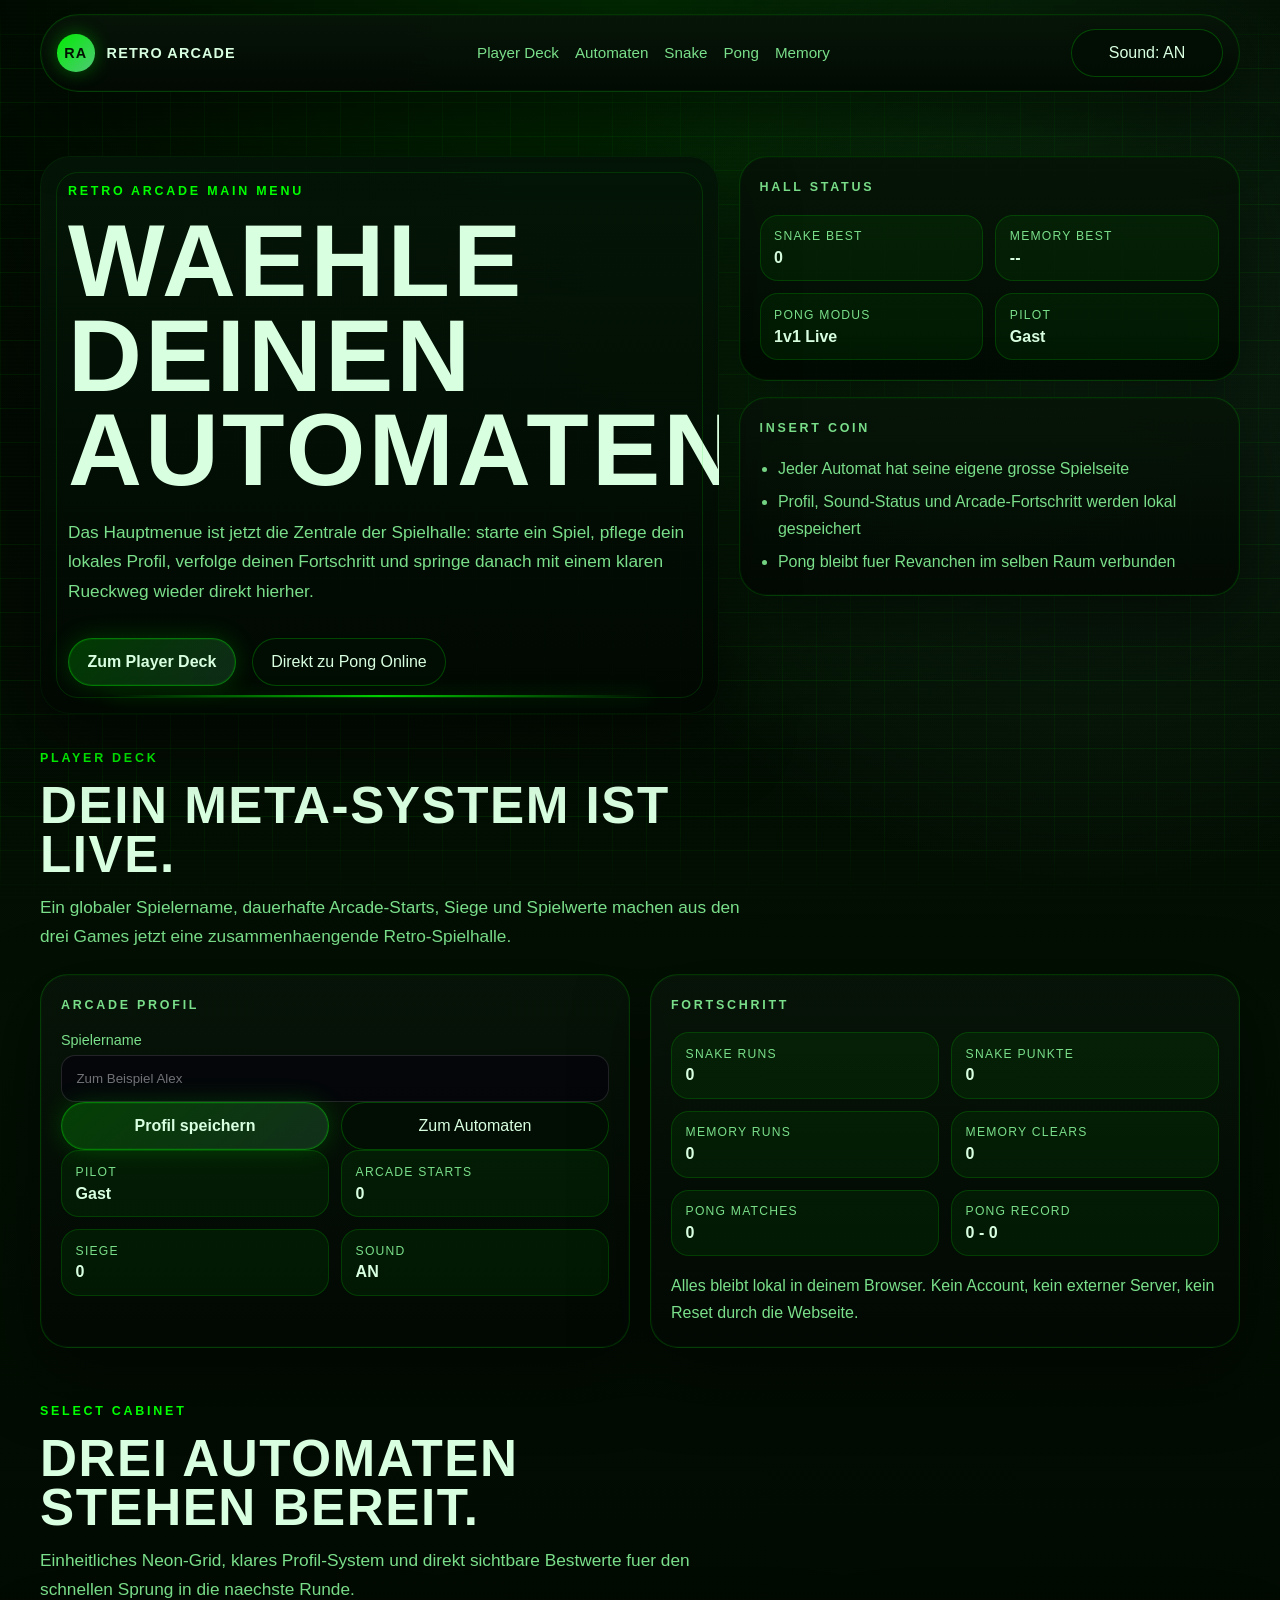
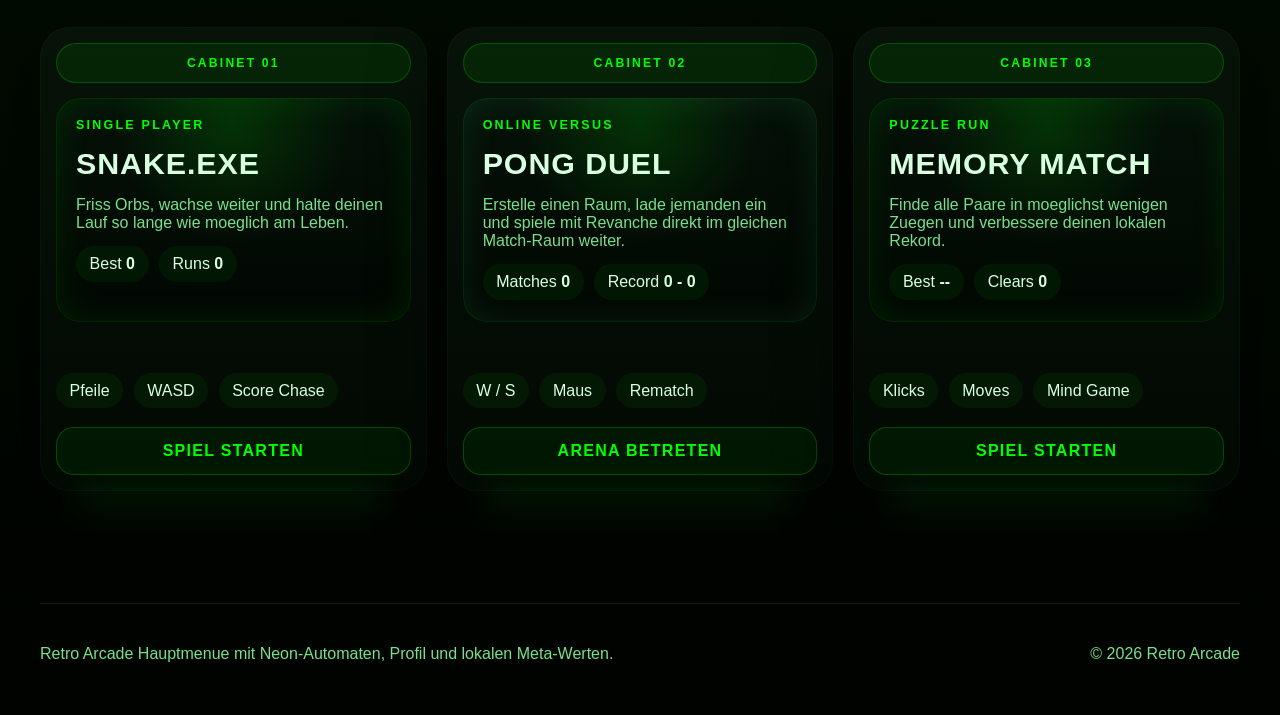
==== index.html @ 02510031 "Initial retro arcade setup" ====
<!doctype html>
<html lang="de">
<head>
  <meta charset="utf-8">
  <meta name="viewport" content="width=device-width, initial-scale=1">
  <title>Retro Arcade | Hauptmenue</title>
  <meta
    name="description"
    content="Retro Arcade als Neon-Spielhalle mit Snake, Pong und Memory auf eigenen Seiten."
  >
  <link rel="stylesheet" href="styles.css">
</head>
<body class="landing-page arcade-theme">
  <a class="skip-link" href="#content">Zum Inhalt springen</a>

  <header class="topbar">
    <div class="container topbar-inner">
      <a class="brand" href="index.html">
        <span class="brand-mark">RA</span>
        <span>Retro Arcade</span>
      </a>
      <nav class="nav-links" aria-label="Spiele Navigation">
        <a href="#player-deck">Player Deck</a>
        <a href="#game-floor">Automaten</a>
        <a href="snake.html">Snake</a>
        <a href="pong.html">Pong</a>
        <a href="memory.html">Memory</a>
      </nav>
      <div class="topbar-controls">
        <button class="button button-secondary topbar-sound" data-arcade-sound-toggle type="button">Sound: AN</button>
      </div>
    </div>
  </header>

  <main id="content" class="arcade-lobby">
    <section class="hero hero-landing arcade-hero">
      <div class="container arcade-hero-grid">
        <article class="arcade-marquee">
          <p class="kicker">Retro Arcade Main Menu</p>
          <h1>Waehle deinen Automaten</h1>
          <p class="lead">
            Das Hauptmenue ist jetzt die Zentrale der Spielhalle: starte ein Spiel, pflege dein lokales Profil, verfolge deinen Fortschritt und springe danach mit einem klaren Rueckweg wieder direkt hierher.
          </p>
          <div class="hero-actions">
            <a class="button button-primary" href="#player-deck">Zum Player Deck</a>
            <a class="button button-secondary" href="pong.html">Direkt zu Pong Online</a>
          </div>
        </article>

        <aside class="arcade-status-grid">
          <article class="info-card lobby-monitor">
            <p class="eyebrow">Hall Status</p>
            <div class="status-grid status-grid-wide arcade-score-grid">
              <div class="status-box">
                <span>Snake Best</span>
                <strong data-arcade-record="snake-score">0</strong>
              </div>
              <div class="status-box">
                <span>Memory Best</span>
                <strong data-arcade-record="memory-best-moves">--</strong>
              </div>
              <div class="status-box">
                <span>Pong Modus</span>
                <strong>1v1 Live</strong>
              </div>
              <div class="status-box">
                <span>Pilot</span>
                <strong data-arcade-profile-name>Gast</strong>
              </div>
            </div>
          </article>

          <article class="info-card lobby-monitor">
            <p class="eyebrow">Insert Coin</p>
            <ul class="plain-list compact-list">
              <li>Jeder Automat hat seine eigene grosse Spielseite</li>
              <li>Profil, Sound-Status und Arcade-Fortschritt werden lokal gespeichert</li>
              <li>Pong bleibt fuer Revanchen im selben Raum verbunden</li>
            </ul>
          </article>
        </aside>
      </div>
    </section>

    <section class="section arcade-meta-section" id="player-deck">
      <div class="container">
        <div class="section-heading">
          <p class="kicker">Player Deck</p>
          <h2>Dein Meta-System ist live.</h2>
          <p class="lead compact-lead">
            Ein globaler Spielername, dauerhafte Arcade-Starts, Siege und Spielwerte machen aus den drei Games jetzt eine zusammenhaengende Retro-Spielhalle.
          </p>
        </div>

        <div class="arcade-meta-layout">
          <article class="info-card meta-card" data-arcade-profile-scope>
            <p class="eyebrow">Arcade Profil</p>
            <label class="field-stack" for="arcade-profile-name">
              <span>Spielername</span>
              <input
                class="text-field"
                id="arcade-profile-name"
                data-arcade-profile-input
                type="text"
                maxlength="18"
                autocomplete="nickname"
                placeholder="Zum Beispiel Alex"
              >
            </label>
            <div class="form-row form-row-compact">
              <button class="button button-primary" data-arcade-profile-save type="button">Profil speichern</button>
              <a class="button button-secondary" href="#game-floor">Zum Automaten</a>
            </div>
            <div class="status-grid status-grid-wide arcade-meta-grid">
              <div class="status-box">
                <span>Pilot</span>
                <strong data-arcade-profile-name>Gast</strong>
              </div>
              <div class="status-box">
                <span>Arcade Starts</span>
                <strong data-arcade-stat="total-starts">0</strong>
              </div>
              <div class="status-box">
                <span>Siege</span>
                <strong data-arcade-stat="total-wins">0</strong>
              </div>
              <div class="status-box">
                <span>Sound</span>
                <strong data-arcade-sound-label>AN</strong>
              </div>
            </div>
          </article>

          <article class="info-card meta-card">
            <p class="eyebrow">Fortschritt</p>
            <div class="status-grid status-grid-wide arcade-progress-grid">
              <div class="status-box">
                <span>Snake Runs</span>
                <strong data-arcade-stat="snake-plays">0</strong>
              </div>
              <div class="status-box">
                <span>Snake Punkte</span>
                <strong data-arcade-stat="snake-total-score">0</strong>
              </div>
              <div class="status-box">
                <span>Memory Runs</span>
                <strong data-arcade-stat="memory-plays">0</strong>
              </div>
              <div class="status-box">
                <span>Memory Clears</span>
                <strong data-arcade-stat="memory-wins">0</strong>
              </div>
              <div class="status-box">
                <span>Pong Matches</span>
                <strong data-arcade-stat="pong-matches">0</strong>
              </div>
              <div class="status-box">
                <span>Pong Record</span>
                <strong data-arcade-stat="pong-record">0 - 0</strong>
              </div>
            </div>
            <p class="meta-hint">
              Alles bleibt lokal in deinem Browser. Kein Account, kein externer Server, kein Reset durch die Webseite.
            </p>
          </article>
        </div>
      </div>
    </section>

    <section class="section arcade-floor" id="game-floor">
      <div class="container">
        <div class="section-heading">
          <p class="kicker">Select Cabinet</p>
          <h2>Drei Automaten stehen bereit.</h2>
          <p class="lead compact-lead">
            Einheitliches Neon-Grid, klares Profil-System und direkt sichtbare Bestwerte fuer den schnellen Sprung in die naechste Runde.
          </p>
        </div>

        <div class="arcade-machine-grid">
          <a class="arcade-machine snake-machine" href="snake.html">
            <span class="machine-marquee">Cabinet 01</span>
            <div class="machine-screen">
              <p class="machine-mode">Single Player</p>
              <h3 class="machine-title">Snake.exe</h3>
              <p class="machine-copy">
                Friss Orbs, wachse weiter und halte deinen Lauf so lange wie moeglich am Leben.
              </p>
              <div class="machine-stats">
                <span>Best <strong data-arcade-record="snake-score">0</strong></span>
                <span>Runs <strong data-arcade-stat="snake-plays">0</strong></span>
              </div>
            </div>
            <div class="machine-controls">
              <span>Pfeile</span>
              <span>WASD</span>
              <span>Score Chase</span>
            </div>
            <span class="machine-cta">Spiel starten</span>
          </a>

          <a class="arcade-machine pong-machine" href="pong.html">
            <span class="machine-marquee">Cabinet 02</span>
            <div class="machine-screen">
              <p class="machine-mode">Online Versus</p>
              <h3 class="machine-title">Pong Duel</h3>
              <p class="machine-copy">
                Erstelle einen Raum, lade jemanden ein und spiele mit Revanche direkt im gleichen Match-Raum weiter.
              </p>
              <div class="machine-stats">
                <span>Matches <strong data-arcade-stat="pong-matches">0</strong></span>
                <span>Record <strong data-arcade-stat="pong-record">0 - 0</strong></span>
              </div>
            </div>
            <div class="machine-controls">
              <span>W / S</span>
              <span>Maus</span>
              <span>Rematch</span>
            </div>
            <span class="machine-cta">Arena betreten</span>
          </a>

          <a class="arcade-machine memory-machine" href="memory.html">
            <span class="machine-marquee">Cabinet 03</span>
            <div class="machine-screen">
              <p class="machine-mode">Puzzle Run</p>
              <h3 class="machine-title">Memory Match</h3>
              <p class="machine-copy">
                Finde alle Paare in moeglichst wenigen Zuegen und verbessere deinen lokalen Rekord.
              </p>
              <div class="machine-stats">
                <span>Best <strong data-arcade-record="memory-best-moves">--</strong></span>
                <span>Clears <strong data-arcade-stat="memory-wins">0</strong></span>
              </div>
            </div>
            <div class="machine-controls">
              <span>Klicks</span>
              <span>Moves</span>
              <span>Mind Game</span>
            </div>
            <span class="machine-cta">Spiel starten</span>
          </a>
        </div>
      </div>
    </section>
  </main>

  <footer class="site-footer">
    <div class="container footer-inner">
      <p>Retro Arcade Hauptmenue mit Neon-Automaten, Profil und lokalen Meta-Werten.</p>
      <p>&copy; <span id="year"></span> Retro Arcade</p>
    </div>
  </footer>

  <script src="app.js"></script>
</body>
</html>
---- styles.css ----
﻿:root {
  --bg: #06030f;
  --bg-alt: #12091f;
  --panel: rgba(18, 13, 38, 0.88);
  --panel-strong: rgba(10, 8, 24, 0.96);
  --text: #f7f4ff;
  --muted: #beb8d8;
  --cyan: #4df7ff;
  --pink: #ff4fd8;
  --lime: #b7ff4a;
  --orange: #ff9a3c;
  --border: rgba(255, 255, 255, 0.12);
  --shadow: 0 24px 80px rgba(0, 0, 0, 0.48);
  --radius-xl: 28px;
  --radius-lg: 22px;
  --radius-md: 18px;
  --container: min(1200px, calc(100% - 2rem));
  --theme-accent: var(--cyan);
  --theme-accent-alt: var(--pink);
}

* {
  box-sizing: border-box;
}

html {
  scroll-behavior: smooth;
}

body {
  margin: 0;
  min-height: 100vh;
  font-family: "Trebuchet MS", Verdana, sans-serif;
  color: var(--text);
  background:
    radial-gradient(circle at top, rgba(77, 247, 255, 0.12), transparent 34%),
    radial-gradient(circle at 82% 18%, rgba(255, 79, 216, 0.15), transparent 26%),
    linear-gradient(180deg, #090512 0%, #0d0719 42%, #06030f 100%);
}

body::before {
  content: "";
  position: fixed;
  inset: 0;
  pointer-events: none;
  background-image:
    linear-gradient(rgba(255, 255, 255, 0.03) 1px, transparent 1px),
    linear-gradient(90deg, rgba(255, 255, 255, 0.02) 1px, transparent 1px);
  background-size: 30px 30px;
  mask-image: linear-gradient(180deg, transparent, black 8%, black 92%, transparent);
  z-index: -2;
}

body::after {
  content: "";
  position: fixed;
  inset: 0;
  pointer-events: none;
  background: repeating-linear-gradient(
    180deg,
    rgba(255, 255, 255, 0.04) 0,
    rgba(255, 255, 255, 0.04) 1px,
    transparent 2px,
    transparent 4px
  );
  opacity: 0.16;
  mix-blend-mode: screen;
  z-index: -1;
}

body.arcade-theme {
  --theme-accent: var(--cyan);
  --theme-accent-alt: var(--pink);
}

body.snake-theme {
  --theme-accent: var(--lime);
  --theme-accent-alt: var(--cyan);
}

body.pong-theme {
  --theme-accent: var(--orange);
  --theme-accent-alt: var(--pink);
}

body.memory-theme {
  --theme-accent: var(--pink);
  --theme-accent-alt: var(--lime);
}

a {
  color: inherit;
  text-decoration: none;
}

button,
canvas {
  font: inherit;
}

.container {
  width: var(--container);
  margin: 0 auto;
}

.skip-link {
  position: absolute;
  top: -3rem;
  left: 1rem;
  padding: 0.8rem 1rem;
  border-radius: 999px;
  background: #fff;
  color: #000;
  z-index: 60;
}

.skip-link:focus {
  top: 1rem;
}

.topbar {
  position: sticky;
  top: 0;
  z-index: 40;
  padding: 0.85rem 0 0;
}

.topbar-inner {
  display: flex;
  align-items: center;
  justify-content: space-between;
  gap: 1rem;
  padding: 0.9rem 1rem;
  border: 1px solid rgba(255, 255, 255, 0.08);
  border-radius: 999px;
  background: rgba(10, 8, 24, 0.74);
  backdrop-filter: blur(18px);
  box-shadow: 0 14px 30px rgba(0, 0, 0, 0.24);
}

.brand {
  display: inline-flex;
  align-items: center;
  gap: 0.75rem;
  font-weight: 800;
  text-transform: uppercase;
  letter-spacing: 0.08em;
  font-size: 0.9rem;
}

.brand-mark {
  display: grid;
  place-items: center;
  width: 2.35rem;
  height: 2.35rem;
  border-radius: 50%;
  background: linear-gradient(135deg, var(--theme-accent), var(--theme-accent-alt));
  color: #090512;
}

.nav-links {
  display: flex;
  align-items: center;
  gap: 1rem;
  flex-wrap: wrap;
}

.nav-links a {
  color: var(--muted);
  font-size: 0.95rem;
}

.nav-links a:hover,
.nav-links a:focus-visible,
.card-cta {
  color: var(--theme-accent);
}

.kicker,
.eyebrow {
  margin: 0 0 1rem;
  text-transform: uppercase;
  letter-spacing: 0.22em;
  font-size: 0.78rem;
  font-weight: 800;
}

.kicker {
  color: var(--theme-accent);
}

.eyebrow {
  color: var(--orange);
}

h1,
h2,
h3 {
  margin: 0;
  font-family: "Arial Black", Impact, sans-serif;
  text-transform: uppercase;
  letter-spacing: 0.03em;
}

h1 {
  max-width: 12ch;
  font-size: clamp(3rem, 8vw, 6.4rem);
  line-height: 0.92;
}

h2 {
  font-size: clamp(2rem, 4vw, 3.3rem);
  line-height: 0.96;
}

h3 {
  font-size: 1.55rem;
}

.lead,
.compact-lead,
.hero-panel p,
.game-link-card p,
.info-card p,
.plain-list li,
.hud span,
.game-note,
.site-footer p {
  color: var(--muted);
  line-height: 1.7;
}

.lead {
  max-width: 50rem;
  margin: 1.3rem 0 0;
  font-size: 1.08rem;
}

.compact-lead {
  margin-top: 0.85rem;
}

.hero-landing {
  padding: 4.2rem 0 2rem;
}

.hero-grid {
  display: grid;
  grid-template-columns: minmax(0, 1.12fr) minmax(280px, 0.88fr);
  gap: 1.25rem;
  align-items: start;
}

.hero-panel,
.game-link-card,
.stage-card,
.info-card {
  border: 1px solid var(--border);
  background: linear-gradient(180deg, rgba(19, 14, 38, 0.92), rgba(10, 8, 24, 0.9));
  box-shadow: var(--shadow);
}

.hero-panel {
  padding: 1.5rem;
  border-radius: var(--radius-xl);
}

.hero-panel .plain-list {
  margin-top: 1rem;
}

.hero-actions {
  display: flex;
  flex-wrap: wrap;
  gap: 1rem;
  margin-top: 2rem;
}

.button {
  display: inline-flex;
  align-items: center;
  justify-content: center;
  min-height: 3rem;
  padding: 0.75rem 1.15rem;
  border: 1px solid transparent;
  border-radius: 999px;
  cursor: pointer;
  transition: transform 180ms ease, box-shadow 180ms ease, border-color 180ms ease;
}

.button:hover,
.button:focus-visible,
.game-link-card:hover,
.game-link-card:focus-visible {
  transform: translateY(-3px);
}

.button-primary {
  background: linear-gradient(135deg, var(--theme-accent), var(--theme-accent-alt));
  color: #090512;
  font-weight: 800;
  box-shadow: 0 14px 32px rgba(77, 247, 255, 0.18);
}

.button-secondary {
  border-color: rgba(255, 255, 255, 0.14);
  background: rgba(8, 8, 18, 0.46);
  color: var(--text);
}

.section {
  padding: 2rem 0 3rem;
}

.section-heading {
  max-width: 44rem;
  margin-bottom: 1.4rem;
}

.cards-grid {
  display: grid;
  grid-template-columns: repeat(3, minmax(0, 1fr));
  gap: 1.25rem;
}

.game-link-card {
  position: relative;
  overflow: hidden;
  display: flex;
  flex-direction: column;
  gap: 0.95rem;
  min-height: 19rem;
  padding: 1.45rem;
  border-radius: var(--radius-xl);
  transition: transform 180ms ease, border-color 180ms ease, box-shadow 180ms ease;
}

.game-link-card::before {
  content: "";
  position: absolute;
  width: 11rem;
  height: 11rem;
  right: -3rem;
  top: -3rem;
  border-radius: 50%;
  opacity: 0.24;
}

.card-snake::before {
  background: radial-gradient(circle, var(--lime), transparent 68%);
}

.card-pong::before {
  background: radial-gradient(circle, var(--orange), transparent 68%);
}

.card-memory::before {
  background: radial-gradient(circle, var(--pink), transparent 68%);
}

.game-link-card:hover,
.game-link-card:focus-visible {
  border-color: rgba(255, 255, 255, 0.22);
}

.tag-list,
.hud {
  display: flex;
  flex-wrap: wrap;
  gap: 0.7rem;
}

.tag-list {
  margin-top: auto;
}

.tag-list span,
.hud span {
  padding: 0.55rem 0.8rem;
  border: 1px solid rgba(255, 255, 255, 0.1);
  border-radius: 999px;
  background: rgba(255, 255, 255, 0.05);
}

.card-cta {
  margin-top: 0.5rem;
  font-weight: 800;
}

.game-shell {
  padding: 2.4rem 0 4rem;
}

.page-intro {
  display: flex;
  justify-content: space-between;
  align-items: flex-start;
  gap: 1rem;
  margin-bottom: 1.35rem;
}

.page-intro .button {
  flex-shrink: 0;
}

.game-layout {
  display: grid;
  grid-template-columns: minmax(0, 1fr) 320px;
  gap: 1.25rem;
  align-items: start;
}

.stage-card,
.info-card {
  border-radius: var(--radius-xl);
}

.stage-card {
  padding: 1.25rem;
}

.stage-toolbar {
  display: flex;
  justify-content: space-between;
  align-items: center;
  gap: 1rem;
  margin-bottom: 1rem;
}

.hud strong {
  color: var(--text);
}

.stage-button {
  min-height: 2.8rem;
}

.game-canvas {
  display: block;
  width: 100%;
  border: 1px solid rgba(255, 255, 255, 0.12);
  border-radius: 20px;
  background: #05040c;
  image-rendering: pixelated;
  box-shadow: inset 0 0 40px rgba(77, 247, 255, 0.08);
}

.game-canvas:focus-visible {
  outline: 2px solid var(--theme-accent);
  outline-offset: 4px;
}

.game-canvas-square {
  max-width: 42rem;
  margin: 0 auto;
}

.game-note {
  margin: 1rem 0 0;
}

.info-stack {
  display: grid;
  gap: 1rem;
}

.info-card {
  padding: 1.25rem;
}

.plain-list {
  margin: 0;
  padding-left: 1.15rem;
}

.compact-list li + li {
  margin-top: 0.35rem;
}

.memory-stage {
  max-width: 54rem;
  margin: 0 auto;
}

.memory-grid {
  display: grid;
  grid-template-columns: repeat(4, minmax(0, 1fr));
  gap: 1rem;
}

.memory-card {
  position: relative;
  aspect-ratio: 1;
  border: 0;
  padding: 0;
  border-radius: 20px;
  background: transparent;
  cursor: pointer;
  overflow: hidden;
}

.memory-card:focus-visible {
  outline: 2px solid var(--theme-accent);
  outline-offset: 4px;
}

.memory-card-inner {
  position: relative;
  width: 100%;
  height: 100%;
  transition: transform 180ms ease;
}

.memory-card.is-flipped .memory-card-inner,
.memory-card.is-matched .memory-card-inner {
  transform: scale(0.98);
}

.memory-card-face {
  position: absolute;
  inset: 0;
  display: grid;
  place-items: center;
  border-radius: 20px;
  border: 1px solid rgba(255, 255, 255, 0.12);
  font-weight: 800;
  text-transform: uppercase;
  letter-spacing: 0.08em;
  pointer-events: none;
  transition: opacity 180ms ease, transform 180ms ease;
}

.memory-card-front {
  background: linear-gradient(135deg, rgba(255, 79, 216, 0.22), rgba(77, 247, 255, 0.18));
  color: #fff;
  font-size: clamp(1.2rem, 3vw, 1.8rem);
}

.memory-card-back {
  background: linear-gradient(180deg, rgba(183, 255, 74, 0.18), rgba(77, 247, 255, 0.1));
  color: #fff;
  font-size: clamp(1rem, 2vw, 1.35rem);
  opacity: 0;
  transform: scale(0.94);
  padding: 0.4rem;
  text-align: center;
}

.memory-card.is-flipped .memory-card-front,
.memory-card.is-matched .memory-card-front {
  opacity: 0;
}

.memory-card.is-flipped .memory-card-back,
.memory-card.is-matched .memory-card-back {
  opacity: 1;
  transform: scale(1);
}

.site-footer {
  padding: 0 0 2rem;
}

.footer-inner {
  display: flex;
  justify-content: space-between;
  gap: 1rem;
  border-top: 1px solid rgba(255, 255, 255, 0.08);
  padding-top: 1.25rem;
}

@media (max-width: 1080px) {
  .hero-grid,
  .game-layout {
    grid-template-columns: 1fr;
  }

  .cards-grid {
    grid-template-columns: repeat(2, minmax(0, 1fr));
  }
}

@media (max-width: 760px) {
  .topbar-inner,
  .page-intro,
  .stage-toolbar,
  .footer-inner {
    flex-direction: column;
    align-items: flex-start;
  }

  .cards-grid {
    grid-template-columns: 1fr;
  }

  .button {
    width: 100%;
  }
}

@media (max-width: 620px) {
  h1 {
    font-size: clamp(2.4rem, 16vw, 4.2rem);
  }

  h2 {
    font-size: clamp(1.8rem, 10vw, 2.7rem);
  }

  .stage-card,
  .info-card,
  .hero-panel,
  .game-link-card {
    padding: 1rem;
  }

  .memory-grid {
    gap: 0.7rem;
  }
}

@media (prefers-reduced-motion: reduce) {
  html {
    scroll-behavior: auto;
  }

  *,
  *::before,
  *::after {
    animation: none !important;
    transition-duration: 0.01ms !important;
    transition-delay: 0ms !important;
  }
}


.inline-code {
  display: inline-block;
  padding: 0.15rem 0.45rem;
  border-radius: 8px;
  background: rgba(255, 255, 255, 0.08);
  border: 1px solid rgba(255, 255, 255, 0.12);
  font-family: Consolas, "Courier New", monospace;
  font-size: 0.9em;
}

.game-layout-pong {
  grid-template-columns: minmax(0, 1fr) 360px;
}

.stage-card-wide {
  padding: 1.35rem;
}

.hud-online {
  align-items: center;
}

.hud-label {
  margin-right: 0.45rem;
  color: var(--muted);
  font-size: 0.9rem;
}

.server-panel {
  gap: 1rem;
}

.field-stack {
  display: grid;
  gap: 0.45rem;
}

.field-stack span {
  color: var(--muted);
  font-size: 0.9rem;
}

.text-field {
  width: 100%;
  min-height: 2.95rem;
  padding: 0.75rem 0.9rem;
  border: 1px solid rgba(255, 255, 255, 0.12);
  border-radius: 14px;
  background: rgba(5, 4, 12, 0.74);
  color: var(--text);
}

.text-field::placeholder {
  color: rgba(247, 244, 255, 0.45);
}

.text-field:focus {
  outline: 2px solid var(--theme-accent);
  outline-offset: 2px;
}

.code-field {
  text-transform: uppercase;
  letter-spacing: 0.28em;
  text-align: center;
}

.form-row {
  display: flex;
  flex-wrap: wrap;
  gap: 0.75rem;
}

.form-row .button {
  flex: 1 1 10rem;
  width: auto;
}

.status-grid {
  display: grid;
  grid-template-columns: repeat(3, minmax(0, 1fr));
  gap: 0.75rem;
}

.status-box {
  padding: 0.85rem;
  border-radius: 18px;
  border: 1px solid rgba(255, 255, 255, 0.1);
  background: rgba(255, 255, 255, 0.05);
}

.status-box span {
  display: block;
  color: var(--muted);
  font-size: 0.76rem;
  text-transform: uppercase;
  letter-spacing: 0.1em;
}

.status-box strong {
  display: block;
  margin-top: 0.35rem;
  color: var(--text);
  font-size: 1rem;
  word-break: break-word;
}

@media (max-width: 1080px) {
  .game-layout-pong {
    grid-template-columns: 1fr;
  }
}

@media (max-width: 760px) {
  .form-row .button {
    width: 100%;
  }

  .status-grid {
    grid-template-columns: 1fr;
  }
}

.form-row-compact .button {
  flex: 1 1 9rem;
}

.status-grid-wide {
  grid-template-columns: repeat(2, minmax(0, 1fr));
}

.share-note {
  margin: 0;
  color: var(--muted);
  font-size: 0.92rem;
  line-height: 1.6;
}

.presence-panel {
  gap: 1rem;
}

.player-presence {
  display: grid;
  gap: 0.85rem;
}

.presence-card {
  padding: 1rem;
  border-radius: 18px;
  border: 1px solid rgba(255, 255, 255, 0.1);
  background:
    linear-gradient(135deg, rgba(255, 255, 255, 0.09), rgba(255, 255, 255, 0.03)),
    rgba(7, 5, 19, 0.82);
}

.presence-card span {
  display: block;
  color: var(--muted);
  font-size: 0.76rem;
  text-transform: uppercase;
  letter-spacing: 0.12em;
}

.presence-card strong {
  display: block;
  margin-top: 0.45rem;
  font-size: 1.2rem;
  color: var(--text);
  word-break: break-word;
}

.presence-state {
  margin: 0.5rem 0 0;
  color: var(--muted);
  line-height: 1.55;
}

@media (max-width: 760px) {
  .status-grid-wide {
    grid-template-columns: 1fr;
  }
}

@view-transition {
  navigation: auto;
}

:root {
  --bg: #010501;
  --bg-alt: #041004;
  --panel: rgba(6, 18, 8, 0.88);
  --panel-strong: rgba(2, 10, 3, 0.96);
  --text: #d9ffe1;
  --muted: #7adf8a;
  --cyan: #00ff00;
  --pink: #4dff88;
  --lime: #00ff00;
  --orange: #b6ff4d;
  --border: rgba(0, 255, 0, 0.18);
  --shadow: 0 24px 70px rgba(0, 0, 0, 0.56);
  --theme-accent: #00ff00;
  --theme-accent-alt: #66ff99;
}

body.arcade-theme,
body.snake-theme,
body.pong-theme,
body.memory-theme {
  --theme-accent: #00ff00;
  --theme-accent-alt: #66ff99;
}

body {
  background:
    radial-gradient(circle at top, rgba(0, 255, 0, 0.15), transparent 32%),
    radial-gradient(circle at 85% 15%, rgba(102, 255, 153, 0.11), transparent 24%),
    linear-gradient(180deg, #010401 0%, #031003 45%, #000300 100%);
}

body::before {
  background-image:
    linear-gradient(rgba(0, 255, 0, 0.08) 1px, transparent 1px),
    linear-gradient(90deg, rgba(0, 255, 0, 0.05) 1px, transparent 1px);
  background-size: 34px 34px;
}

body::after {
  opacity: 0.1;
}

main,
.site-footer {
  animation: page-enter 260ms ease both;
}

.topbar-inner,
.hero-panel,
.game-link-card,
.stage-card,
.info-card,
.arcade-machine,
.arcade-marquee,
.machine-screen {
  border-color: rgba(0, 255, 0, 0.18);
}

.topbar-inner,
.hero-panel,
.game-link-card,
.stage-card,
.info-card,
.arcade-machine {
  background: linear-gradient(180deg, rgba(7, 20, 8, 0.94), rgba(2, 9, 3, 0.94));
  box-shadow:
    0 24px 70px rgba(0, 0, 0, 0.56),
    inset 0 0 0 1px rgba(0, 255, 0, 0.04);
}

.brand-mark {
  background: linear-gradient(135deg, rgba(0, 255, 0, 0.92), rgba(102, 255, 153, 0.78));
  color: #021002;
  box-shadow: 0 0 18px rgba(0, 255, 0, 0.36);
}

.nav-links a,
.plain-list li,
.game-note,
.info-card p,
.hero-panel p,
.game-link-card p,
.site-footer p,
.share-note,
.presence-state {
  color: var(--muted);
}

.nav-links a {
  transition: color 180ms ease, text-shadow 180ms ease;
}

.nav-links a:hover,
.nav-links a:focus-visible {
  text-shadow: 0 0 12px rgba(0, 255, 0, 0.38);
}

.kicker,
.eyebrow,
.card-cta,
.machine-cta,
.machine-mode,
.machine-marquee,
.record-value {
  color: var(--theme-accent);
}

.button {
  transition:
    transform 180ms ease,
    box-shadow 180ms ease,
    border-color 180ms ease,
    background-color 180ms ease,
    color 180ms ease;
}

.button-primary {
  background: linear-gradient(135deg, rgba(0, 255, 0, 0.2), rgba(102, 255, 153, 0.14));
  color: var(--text);
  border-color: rgba(0, 255, 0, 0.34);
  box-shadow:
    inset 0 0 0 1px rgba(0, 255, 0, 0.08),
    0 0 24px rgba(0, 255, 0, 0.18);
}

.button-secondary {
  border-color: rgba(0, 255, 0, 0.24);
  background: rgba(2, 14, 4, 0.72);
  color: var(--text);
}

.button:hover,
.button:focus-visible,
.game-link-card:hover,
.game-link-card:focus-visible,
.arcade-machine:hover,
.arcade-machine:focus-visible {
  box-shadow:
    inset 0 0 0 1px rgba(0, 255, 0, 0.08),
    0 0 28px rgba(0, 255, 0, 0.16);
}

.tag-list span,
.hud span,
.status-box,
.presence-card,
.machine-stats span,
.machine-controls span {
  border-color: rgba(0, 255, 0, 0.16);
  background: rgba(0, 255, 0, 0.06);
}

.game-canvas {
  border-color: rgba(0, 255, 0, 0.16);
  box-shadow:
    inset 0 0 50px rgba(0, 255, 0, 0.08),
    0 0 0 1px rgba(0, 255, 0, 0.06);
}

.game-note,
.rematch-note {
  max-width: 56rem;
}

.page-actions {
  display: flex;
  gap: 0.85rem;
  flex-wrap: wrap;
}

.menu-return {
  min-width: 17rem;
  font-weight: 800;
  text-transform: uppercase;
  letter-spacing: 0.08em;
}

.record-value {
  display: inline-block;
  margin-left: 0.45rem;
  text-shadow: 0 0 14px rgba(0, 255, 0, 0.28);
}

.rematch-note {
  margin: 0.85rem 0 0;
  padding: 0.85rem 1rem;
  border-radius: 18px;
  border: 1px solid rgba(0, 255, 0, 0.14);
  background: rgba(0, 255, 0, 0.05);
  color: var(--muted);
  line-height: 1.6;
}

.arcade-lobby {
  padding-bottom: 4rem;
}

.arcade-hero {
  padding: 4rem 0 1.8rem;
}

.arcade-hero-grid {
  display: grid;
  grid-template-columns: minmax(0, 1.15fr) minmax(300px, 0.85fr);
  gap: 1.25rem;
  align-items: start;
}

.arcade-marquee {
  position: relative;
  overflow: hidden;
  padding: 1.75rem;
  border-radius: 30px;
  background:
    linear-gradient(180deg, rgba(4, 22, 7, 0.96), rgba(1, 8, 2, 0.95)),
    rgba(0, 0, 0, 0.3);
  box-shadow:
    0 24px 70px rgba(0, 0, 0, 0.56),
    inset 0 0 0 1px rgba(0, 255, 0, 0.06);
}

.arcade-marquee::before {
  content: "";
  position: absolute;
  inset: 1rem;
  border-radius: 22px;
  border: 1px solid rgba(0, 255, 0, 0.14);
  pointer-events: none;
}

.arcade-marquee::after {
  content: "";
  position: absolute;
  inset: auto 10% 1.05rem;
  height: 2px;
  background: linear-gradient(90deg, transparent, rgba(0, 255, 0, 0.8), transparent);
  box-shadow: 0 0 18px rgba(0, 255, 0, 0.4);
}

.arcade-status-grid {
  display: grid;
  gap: 1rem;
}

.lobby-monitor {
  min-height: 0;
}

.arcade-score-grid {
  grid-template-columns: repeat(2, minmax(0, 1fr));
}

.arcade-floor {
  padding-top: 0.5rem;
}

.arcade-machine-grid {
  display: grid;
  grid-template-columns: repeat(3, minmax(0, 1fr));
  gap: 1.25rem;
}

.arcade-machine {
  position: relative;
  display: flex;
  flex-direction: column;
  gap: 0.95rem;
  min-height: 29rem;
  padding: 1rem;
  border-radius: 30px;
  transition: transform 180ms ease, box-shadow 180ms ease, border-color 180ms ease;
}

.arcade-machine::before {
  content: "";
  position: absolute;
  inset: auto 10% -0.75rem;
  height: 0.9rem;
  border-radius: 999px;
  background: rgba(0, 255, 0, 0.14);
  filter: blur(16px);
}

.machine-marquee {
  display: inline-flex;
  align-items: center;
  justify-content: center;
  min-height: 2.5rem;
  padding: 0.5rem 0.9rem;
  border-radius: 999px;
  border: 1px solid rgba(0, 255, 0, 0.22);
  background: rgba(0, 255, 0, 0.08);
  font-size: 0.76rem;
  font-weight: 800;
  letter-spacing: 0.18em;
  text-transform: uppercase;
}

.machine-screen {
  display: grid;
  align-content: start;
  gap: 0.9rem;
  min-height: 14rem;
  padding: 1.25rem;
  border-radius: 24px;
  background:
    radial-gradient(circle at 50% 12%, rgba(0, 255, 0, 0.14), transparent 45%),
    linear-gradient(180deg, rgba(5, 18, 8, 0.96), rgba(1, 7, 2, 0.94));
  box-shadow:
    inset 0 0 36px rgba(0, 255, 0, 0.08),
    inset 0 0 0 1px rgba(0, 255, 0, 0.08);
}

.machine-mode {
  margin: 0;
  font-size: 0.78rem;
  text-transform: uppercase;
  letter-spacing: 0.18em;
  font-weight: 800;
}

.machine-title {
  font-size: 1.9rem;
}

.machine-copy {
  margin: 0;
  color: var(--muted);
}

.machine-stats,
.machine-controls {
  display: flex;
  flex-wrap: wrap;
  gap: 0.65rem;
}

.machine-stats span,
.machine-controls span {
  padding: 0.55rem 0.85rem;
  border-radius: 999px;
  color: var(--text);
}

.machine-controls {
  margin-top: auto;
}

.machine-cta {
  display: inline-flex;
  align-items: center;
  justify-content: center;
  min-height: 3rem;
  margin-top: 0.2rem;
  border-radius: 18px;
  border: 1px solid rgba(0, 255, 0, 0.22);
  background: rgba(0, 255, 0, 0.06);
  font-weight: 800;
  text-transform: uppercase;
  letter-spacing: 0.08em;
}

.arcade-machine:hover,
.arcade-machine:focus-visible {
  transform: translateY(-5px);
}

.snake-machine .machine-screen {
  box-shadow:
    inset 0 0 36px rgba(0, 255, 0, 0.1),
    inset 0 0 0 1px rgba(0, 255, 0, 0.08);
}

.pong-machine .machine-screen {
  box-shadow:
    inset 0 0 36px rgba(102, 255, 153, 0.1),
    inset 0 0 0 1px rgba(0, 255, 0, 0.08);
}

.memory-machine .machine-screen {
  box-shadow:
    inset 0 0 36px rgba(0, 255, 0, 0.1),
    inset 0 0 0 1px rgba(0, 255, 0, 0.08);
}

.memory-card-front {
  background: linear-gradient(135deg, rgba(0, 255, 0, 0.18), rgba(102, 255, 153, 0.14));
  color: var(--text);
}

.memory-card-back {
  background: linear-gradient(180deg, rgba(0, 255, 0, 0.16), rgba(102, 255, 153, 0.08));
  color: var(--text);
}

.memory-card.is-matched .memory-card-back {
  box-shadow: inset 0 0 0 1px rgba(0, 255, 0, 0.2), 0 0 20px rgba(0, 255, 0, 0.15);
}

@keyframes page-enter {
  from {
    opacity: 0;
    transform: translateY(10px);
  }

  to {
    opacity: 1;
    transform: translateY(0);
  }
}

@media (max-width: 1080px) {
  .arcade-hero-grid,
  .arcade-machine-grid {
    grid-template-columns: 1fr;
  }
}

@media (max-width: 760px) {
  .page-actions,
  .menu-return {
    width: 100%;
  }

  .arcade-score-grid {
    grid-template-columns: 1fr;
  }

  .machine-title {
    font-size: 1.6rem;
  }
}

@media (prefers-reduced-motion: reduce) {
  main,
  .site-footer {
    animation: none !important;
  }
}

.stage-viewport {
  position: relative;
}

.stage-viewport-square {
  max-width: 42rem;
  margin: 0 auto;
}

.stage-viewport-wide {
  width: 100%;
}

.game-overlay {
  position: absolute;
  inset: 1rem;
  display: grid;
  align-content: center;
  justify-items: center;
  gap: 0.8rem;
  padding: 1.4rem;
  border-radius: 24px;
  border: 1px solid rgba(0, 255, 0, 0.18);
  background:
    linear-gradient(180deg, rgba(2, 14, 4, 0.9), rgba(0, 6, 1, 0.92)),
    rgba(0, 0, 0, 0.3);
  box-shadow:
    inset 0 0 0 1px rgba(0, 255, 0, 0.05),
    0 0 34px rgba(0, 255, 0, 0.12);
  backdrop-filter: blur(8px);
  text-align: center;
  transition: opacity 180ms ease, transform 180ms ease, visibility 180ms ease;
}

.game-overlay.is-hidden {
  opacity: 0;
  visibility: hidden;
  pointer-events: none;
  transform: translateY(8px) scale(0.98);
}

.game-overlay-compact {
  inset: auto 1rem 1rem;
  max-width: 30rem;
  justify-items: start;
  text-align: left;
}

.game-overlay-kicker {
  margin: 0;
  color: var(--theme-accent);
  text-transform: uppercase;
  letter-spacing: 0.18em;
  font-size: 0.76rem;
  font-weight: 800;
}

.game-overlay-title {
  margin: 0;
  font-size: clamp(1.6rem, 3vw, 2.3rem);
}

.game-overlay-text {
  margin: 0;
  max-width: 30rem;
  color: var(--muted);
  line-height: 1.65;
}

.game-overlay-meta {
  margin: 0;
  color: var(--theme-accent);
  font-weight: 800;
  letter-spacing: 0.06em;
}

.overlay-actions {
  display: flex;
  flex-wrap: wrap;
  justify-content: center;
  gap: 0.75rem;
}

.overlay-actions-left {
  justify-content: flex-start;
}

@media (max-width: 760px) {
  .game-overlay {
    inset: 0.75rem;
    padding: 1rem;
  }

  .game-overlay-compact {
    inset: auto 0.75rem 0.75rem;
    max-width: none;
  }
}

.topbar-inner {
  flex-wrap: wrap;
}

.topbar-controls {
  display: flex;
  align-items: center;
  gap: 0.75rem;
}

.topbar-sound {
  min-width: 9.5rem;
  white-space: nowrap;
}

.arcade-meta-section {
  padding-top: 0.5rem;
}

.arcade-meta-layout {
  display: grid;
  grid-template-columns: repeat(2, minmax(0, 1fr));
  gap: 1.25rem;
}

.meta-card,
.meta-side-card {
  min-height: 0;
}

.meta-hint {
  margin: 1rem 0 0;
}

.meta-side-card p strong,
.meta-card p strong,
.machine-stats strong {
  color: var(--text);
}

.arcade-progress-grid {
  align-items: stretch;
}

@media (max-width: 1080px) {
  .arcade-meta-layout {
    grid-template-columns: 1fr;
  }
}

@media (max-width: 760px) {
  .topbar-controls,
  .topbar-sound {
    width: 100%;
  }
}
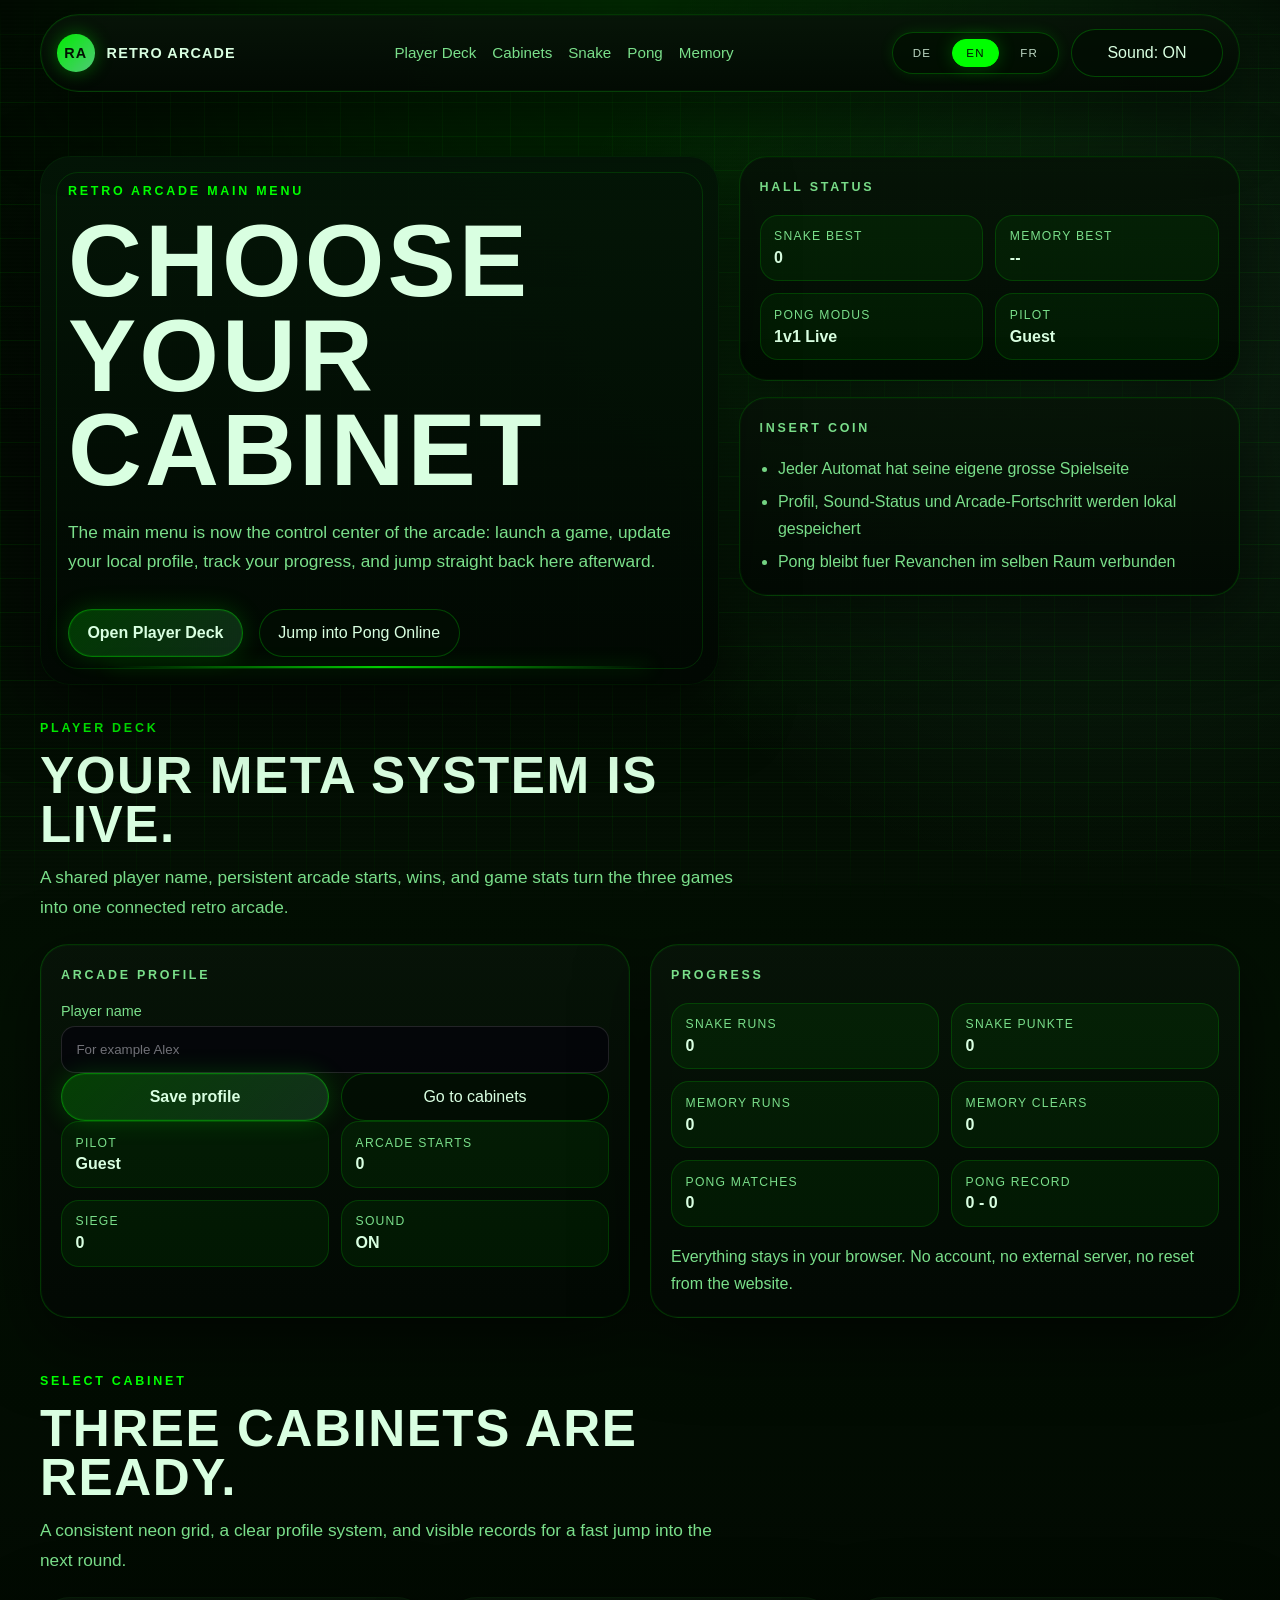
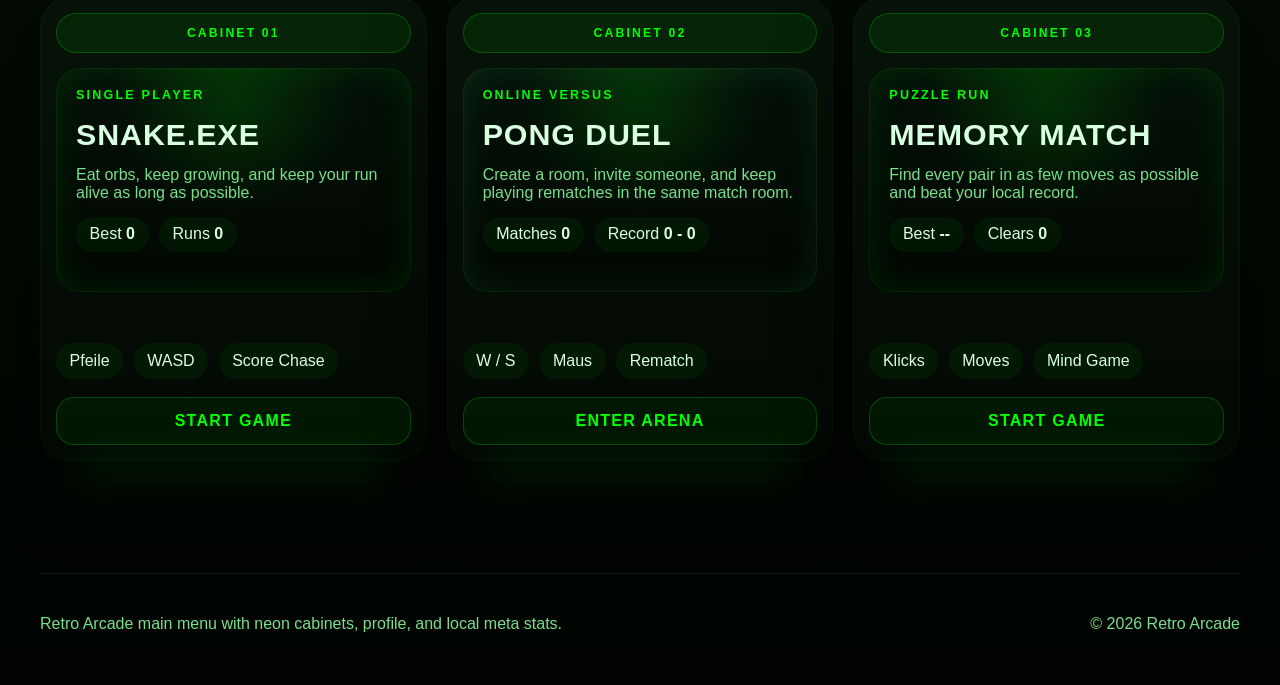
==== commit d8c10fa1: "Add multilingual arcade UI" ====
--- a/index.html
+++ b/index.html
@@ -1,4 +1,4 @@
-<!doctype html>
+﻿<!doctype html>
 <html lang="de">
 <head>
   <meta charset="utf-8">
@@ -252,6 +252,8 @@
     </div>
   </footer>
 
+  <script src="i18n.js"></script>
   <script src="app.js"></script>
 </body>
 </html>
+
--- a/styles.css
+++ b/styles.css
@@ -1418,3 +1418,71 @@
     width: 100%;
   }
 }
+
+.language-switcher {
+  display: inline-flex;
+  align-items: center;
+  gap: 0.45rem;
+  padding: 0.35rem;
+  border: 1px solid rgba(0, 255, 0, 0.24);
+  border-radius: 999px;
+  background: rgba(0, 15, 0, 0.55);
+  box-shadow: 0 0 14px rgba(0, 255, 0, 0.12);
+}
+
+.lang-chip {
+  min-width: 2.9rem;
+  padding: 0.45rem 0.7rem;
+  border: 1px solid transparent;
+  border-radius: 999px;
+  background: transparent;
+  color: rgba(225, 255, 232, 0.84);
+  font: inherit;
+  font-size: 0.72rem;
+  letter-spacing: 0.12em;
+  text-transform: uppercase;
+  cursor: pointer;
+  transition: transform 160ms ease, border-color 160ms ease, color 160ms ease, background 160ms ease, box-shadow 160ms ease;
+}
+
+.lang-chip:hover,
+.lang-chip:focus-visible {
+  color: #f4fff7;
+  border-color: rgba(0, 255, 0, 0.35);
+  background: rgba(0, 255, 0, 0.1);
+  outline: none;
+}
+
+.lang-chip.is-active {
+  color: #001106;
+  background: #00ff00;
+  border-color: #00ff00;
+  box-shadow: 0 0 18px rgba(0, 255, 0, 0.24);
+}
+
+body {
+  animation: arcade-page-enter 280ms ease;
+}
+
+@keyframes arcade-page-enter {
+  from {
+    opacity: 0;
+    transform: translateY(10px);
+  }
+
+  to {
+    opacity: 1;
+    transform: translateY(0);
+  }
+}
+
+@media (max-width: 760px) {
+  .language-switcher {
+    width: 100%;
+    justify-content: center;
+  }
+
+  .lang-chip {
+    flex: 1 1 0;
+  }
+}
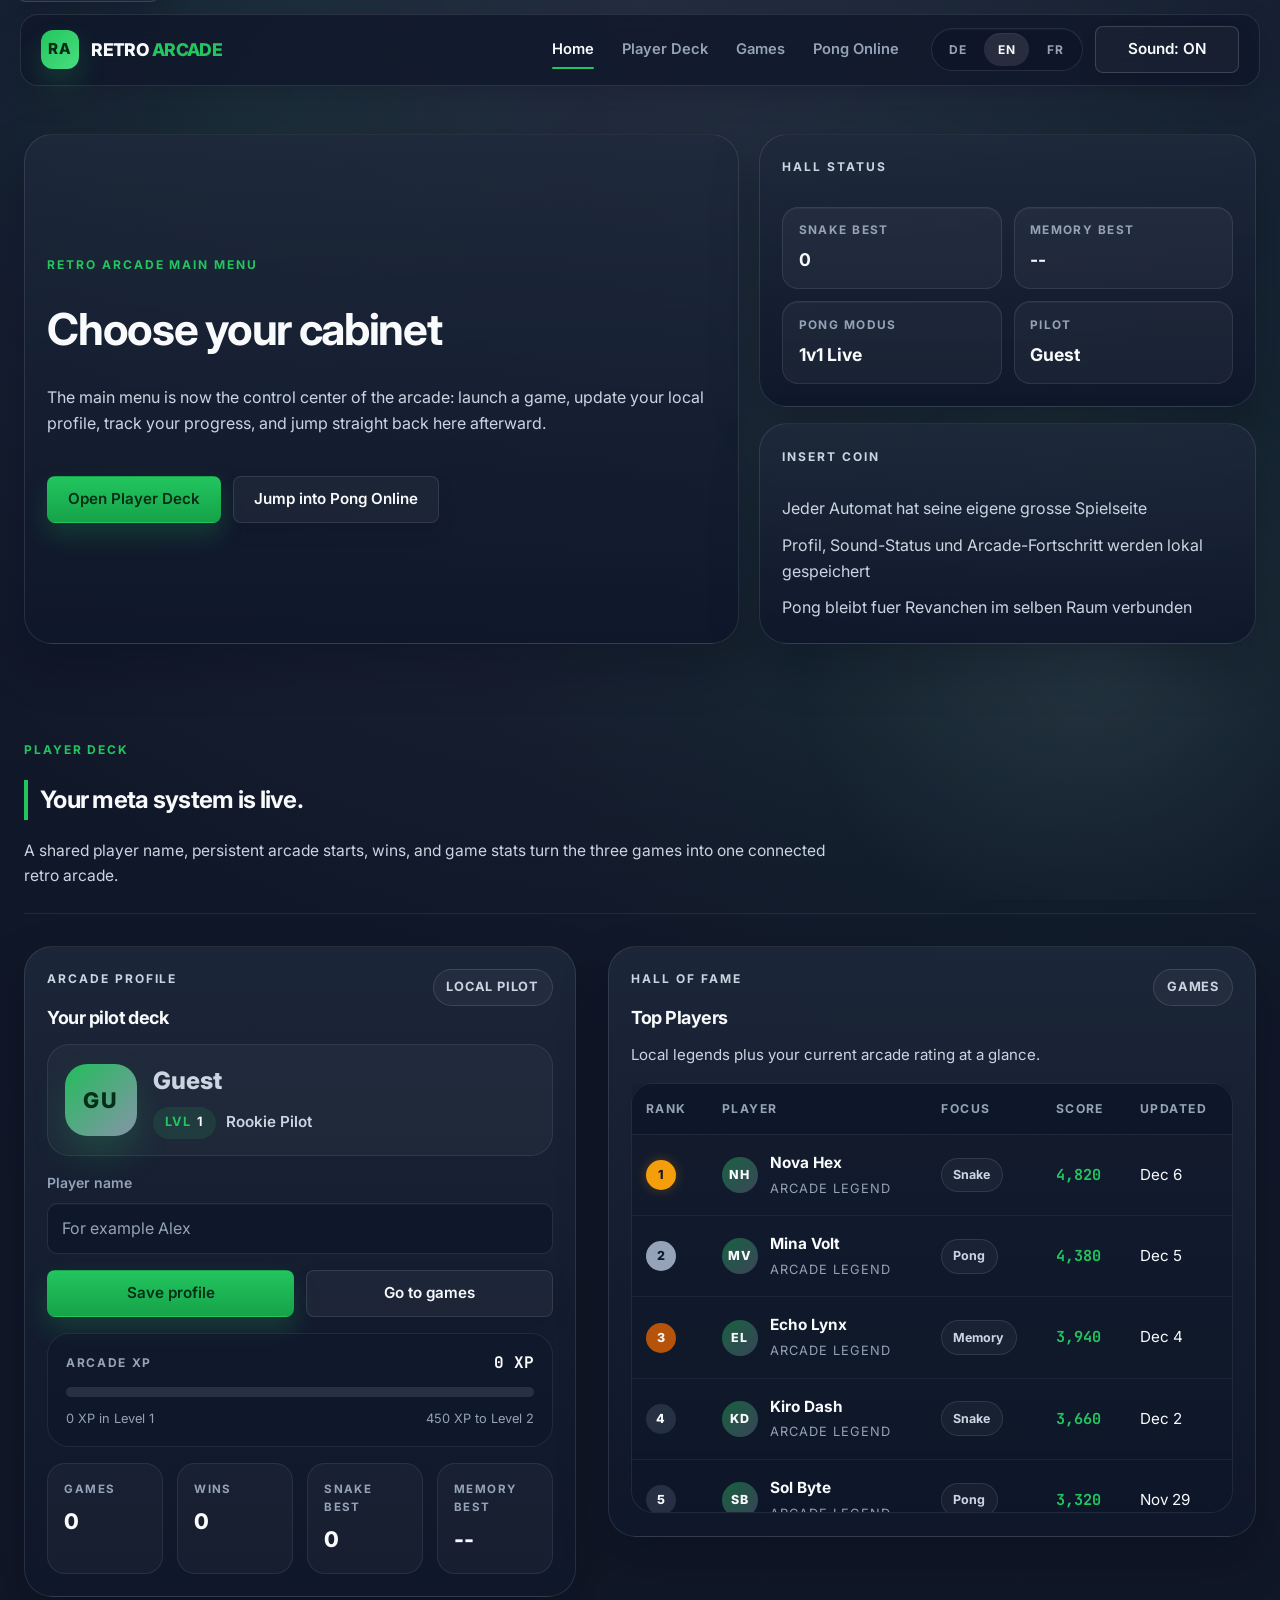
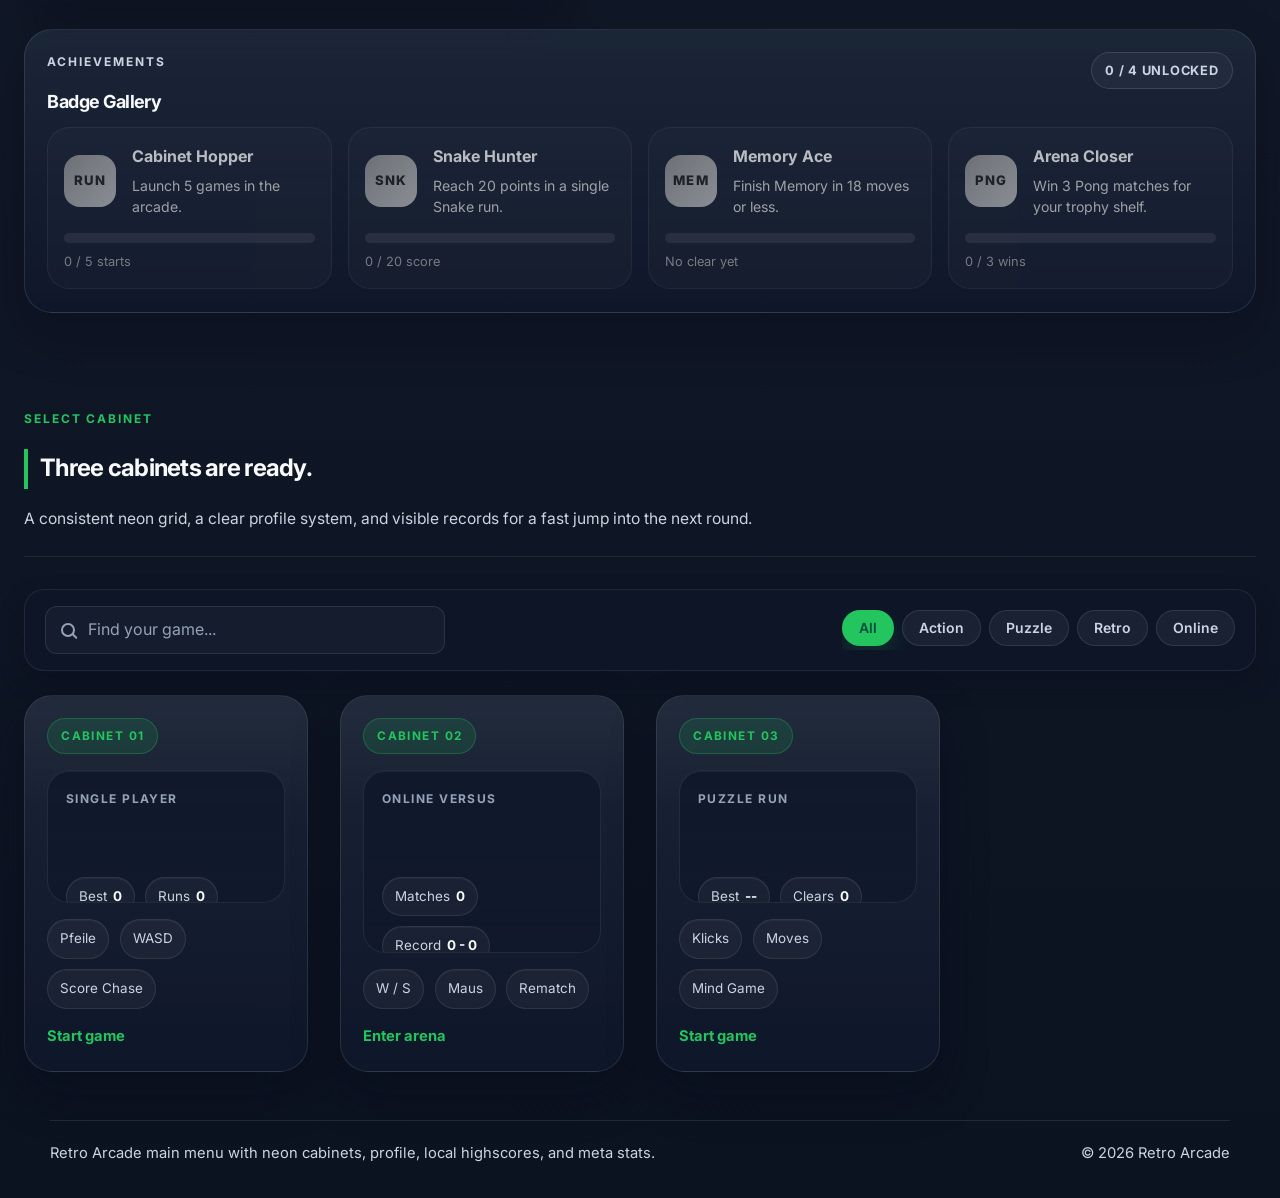
==== commit ccc77cab: "Add arcade dashboard and hall of fame" ====
--- a/index.html
+++ b/index.html
@@ -1,4 +1,4 @@
-﻿<!doctype html>
+<!doctype html>
 <html lang="de">
 <head>
   <meta charset="utf-8">
@@ -8,33 +8,42 @@
     name="description"
     content="Retro Arcade als Neon-Spielhalle mit Snake, Pong und Memory auf eigenen Seiten."
   >
+  <link rel="preconnect" href="https://fonts.googleapis.com">
+  <link rel="preconnect" href="https://fonts.gstatic.com" crossorigin>
+  <link href="https://fonts.googleapis.com/css2?family=Inter:wght@400;500;600;700;800&family=JetBrains+Mono:wght@600;700&display=swap" rel="stylesheet">
   <link rel="stylesheet" href="styles.css">
 </head>
 <body class="landing-page arcade-theme">
   <a class="skip-link" href="#content">Zum Inhalt springen</a>
 
-  <header class="topbar">
-    <div class="container topbar-inner">
-      <a class="brand" href="index.html">
-        <span class="brand-mark">RA</span>
-        <span>Retro Arcade</span>
+  <header class="topbar main-header">
+    <div class="container topbar-inner header-container">
+      <a class="brand logo" href="index.html">
+        <span class="brand-mark logo-icon">RA</span>
+        <span class="logo-text">RETRO<span>ARCADE</span></span>
       </a>
-      <nav class="nav-links" aria-label="Spiele Navigation">
-        <a href="#player-deck">Player Deck</a>
-        <a href="#game-floor">Automaten</a>
-        <a href="snake.html">Snake</a>
-        <a href="pong.html">Pong</a>
-        <a href="memory.html">Memory</a>
+      <button class="nav-toggle" type="button" data-nav-toggle aria-expanded="false" aria-controls="primary-nav" aria-label="Menue oeffnen">
+        <span></span>
+        <span></span>
+        <span></span>
+      </button>
+      <nav class="nav-links main-nav" id="primary-nav" aria-label="Spiele Navigation">
+        <ul>
+          <li><a class="active" href="index.html">Home</a></li>
+          <li><a href="#player-deck">Player Deck</a></li>
+          <li><a href="#game-floor">Automaten</a></li>
+          <li><a href="pong.html">Pong Online</a></li>
+        </ul>
       </nav>
-      <div class="topbar-controls">
-        <button class="button button-secondary topbar-sound" data-arcade-sound-toggle type="button">Sound: AN</button>
+      <div class="topbar-controls header-actions">
+        <button class="button button-secondary btn-outline topbar-sound" data-arcade-sound-toggle type="button">Sound: AN</button>
       </div>
     </div>
   </header>
 
-  <main id="content" class="arcade-lobby">
+  <main id="content" class="arcade-lobby content-shell">
     <section class="hero hero-landing arcade-hero">
-      <div class="container arcade-hero-grid">
+      <div class="container content-wrapper arcade-hero-grid">
         <article class="arcade-marquee">
           <p class="kicker">Retro Arcade Main Menu</p>
           <h1>Waehle deinen Automaten</h1>
@@ -83,19 +92,39 @@
     </section>
 
     <section class="section arcade-meta-section" id="player-deck">
-      <div class="container">
-        <div class="section-heading">
-          <p class="kicker">Player Deck</p>
-          <h2>Dein Meta-System ist live.</h2>
-          <p class="lead compact-lead">
-            Ein globaler Spielername, dauerhafte Arcade-Starts, Siege und Spielwerte machen aus den drei Games jetzt eine zusammenhaengende Retro-Spielhalle.
-          </p>
-        </div>
-
-        <div class="arcade-meta-layout">
-          <article class="info-card meta-card" data-arcade-profile-scope>
-            <p class="eyebrow">Arcade Profil</p>
-            <label class="field-stack" for="arcade-profile-name">
+      <div class="container content-wrapper">
+        <div class="section-heading section-header">
+          <div class="section-header-copy">
+            <p class="kicker">Player Deck</p>
+            <h2 class="section-title">Dein Meta-System ist live.</h2>
+            <p class="lead compact-lead">
+              Ein globaler Spielername, dauerhafte Arcade-Starts, Siege und Spielwerte machen aus den drei Games jetzt eine zusammenhaengende Retro-Spielhalle.
+            </p>
+          </div>
+        </div>
+
+        <div class="arcade-dashboard-grid">
+          <article class="info-card meta-card profile-hub" data-arcade-profile-scope data-reveal-card>
+            <div class="card-header">
+              <div class="card-heading">
+                <p class="eyebrow">Arcade Profil</p>
+                <h3>Dein Pilot-Deck</h3>
+              </div>
+              <span class="panel-chip" data-arcade-profile-status>Lokal aktiv</span>
+            </div>
+
+            <div class="profile-hero">
+              <div class="profile-avatar" data-arcade-avatar-initials>GA</div>
+              <div class="profile-identity">
+                <p class="profile-name" data-arcade-profile-name>Gast</p>
+                <div class="profile-meta">
+                  <span class="profile-level-badge">LVL <strong data-arcade-level-number>1</strong></span>
+                  <span class="profile-title" data-arcade-level-title>Rookie Pilot</span>
+                </div>
+              </div>
+            </div>
+
+            <label class="field-stack profile-editor" for="arcade-profile-name">
               <span>Spielername</span>
               <input
                 class="text-field"
@@ -107,78 +136,193 @@
                 placeholder="Zum Beispiel Alex"
               >
             </label>
+
             <div class="form-row form-row-compact">
               <button class="button button-primary" data-arcade-profile-save type="button">Profil speichern</button>
-              <a class="button button-secondary" href="#game-floor">Zum Automaten</a>
-            </div>
-            <div class="status-grid status-grid-wide arcade-meta-grid">
-              <div class="status-box">
-                <span>Pilot</span>
-                <strong data-arcade-profile-name>Gast</strong>
-              </div>
-              <div class="status-box">
-                <span>Arcade Starts</span>
+              <a class="button button-secondary" href="#game-floor">Zu den Spielen</a>
+            </div>
+
+            <div class="xp-panel">
+              <div class="xp-header">
+                <span class="xp-label">Arcade XP</span>
+                <strong class="xp-total" data-arcade-xp-total>0 XP</strong>
+              </div>
+              <div class="xp-track" aria-hidden="true">
+                <span class="xp-fill" data-arcade-xp-fill style="width: 0%"></span>
+              </div>
+              <div class="xp-meta">
+                <span data-arcade-xp-current>0 XP in Level 1</span>
+                <span data-arcade-xp-next>450 XP bis Level 2</span>
+              </div>
+            </div>
+
+            <div class="profile-stats-grid">
+              <article class="profile-stat" data-profile-stat="starts">
+                <span>Games</span>
                 <strong data-arcade-stat="total-starts">0</strong>
-              </div>
-              <div class="status-box">
+              </article>
+              <article class="profile-stat" data-profile-stat="wins">
                 <span>Siege</span>
                 <strong data-arcade-stat="total-wins">0</strong>
-              </div>
-              <div class="status-box">
-                <span>Sound</span>
-                <strong data-arcade-sound-label>AN</strong>
-              </div>
-            </div>
-          </article>
-
-          <article class="info-card meta-card">
-            <p class="eyebrow">Fortschritt</p>
-            <div class="status-grid status-grid-wide arcade-progress-grid">
-              <div class="status-box">
-                <span>Snake Runs</span>
-                <strong data-arcade-stat="snake-plays">0</strong>
-              </div>
-              <div class="status-box">
-                <span>Snake Punkte</span>
-                <strong data-arcade-stat="snake-total-score">0</strong>
-              </div>
-              <div class="status-box">
-                <span>Memory Runs</span>
-                <strong data-arcade-stat="memory-plays">0</strong>
-              </div>
-              <div class="status-box">
-                <span>Memory Clears</span>
-                <strong data-arcade-stat="memory-wins">0</strong>
-              </div>
-              <div class="status-box">
-                <span>Pong Matches</span>
-                <strong data-arcade-stat="pong-matches">0</strong>
-              </div>
-              <div class="status-box">
-                <span>Pong Record</span>
-                <strong data-arcade-stat="pong-record">0 - 0</strong>
-              </div>
-            </div>
-            <p class="meta-hint">
-              Alles bleibt lokal in deinem Browser. Kein Account, kein externer Server, kein Reset durch die Webseite.
-            </p>
+              </article>
+              <article class="profile-stat" data-profile-stat="snake">
+                <span>Snake Best</span>
+                <strong data-arcade-record="snake-score">0</strong>
+              </article>
+              <article class="profile-stat" data-profile-stat="memory">
+                <span>Memory Best</span>
+                <strong data-arcade-record="memory-best-moves">--</strong>
+              </article>
+            </div>
+          </article>
+
+          <article class="info-card highscore-card" data-reveal-card>
+            <div class="card-header">
+              <div class="card-heading">
+                <p class="eyebrow">Hall of Fame</p>
+                <h3>Top Spieler</h3>
+              </div>
+              <a class="btn-text" href="#game-floor">Spiele</a>
+            </div>
+            <p class="meta-hint leaderboard-hint">Lokale Legenden plus dein aktuelles Arcade-Rating auf einen Blick.</p>
+            <div class="highscore-table-shell">
+              <table class="highscore-table">
+                <thead>
+                  <tr>
+                    <th>Rank</th>
+                    <th>Spieler</th>
+                    <th>Fokus</th>
+                    <th>Score</th>
+                    <th>Datum</th>
+                  </tr>
+                </thead>
+                <tbody data-arcade-leaderboard-body>
+                  <tr>
+                    <td data-label="Rank"><span class="rank-badge gold">1</span></td>
+                    <td data-label="Spieler">
+                      <div class="user-cell">
+                        <span class="user-avatar">NH</span>
+                        <div>
+                          <strong>Nova Hex</strong>
+                          <span class="row-subtle">Arcade Legende</span>
+                        </div>
+                      </div>
+                    </td>
+                    <td data-label="Fokus"><span class="game-chip">Snake</span></td>
+                    <td class="score-cell" data-label="Score">4,820</td>
+                    <td data-label="Datum">Heute</td>
+                  </tr>
+                </tbody>
+              </table>
+            </div>
+          </article>
+
+          <article class="info-card achievement-panel" data-reveal-card>
+            <div class="card-header">
+              <div class="card-heading">
+                <p class="eyebrow">Achievements</p>
+                <h3>Badge-Vitrine</h3>
+              </div>
+              <span class="panel-chip" data-arcade-badge-summary>0 / 4 freigeschaltet</span>
+            </div>
+            <div class="achievement-grid">
+              <article class="achievement-badge" data-achievement-card="starter">
+                <div class="achievement-icon">RUN</div>
+                <div class="achievement-copy">
+                  <strong>Cabinet Hopper</strong>
+                  <p>Starte 5 Spiele in der Arcade.</p>
+                </div>
+                <div class="achievement-progress-row">
+                  <div class="achievement-track" aria-hidden="true"><span data-achievement-fill="starter"></span></div>
+                  <span class="achievement-progress-text" data-achievement-progress="starter">0 / 5 Starts</span>
+                </div>
+              </article>
+
+              <article class="achievement-badge" data-achievement-card="snake">
+                <div class="achievement-icon">SNK</div>
+                <div class="achievement-copy">
+                  <strong>Snake Hunter</strong>
+                  <p>Erreiche 20 Punkte in einem Snake-Run.</p>
+                </div>
+                <div class="achievement-progress-row">
+                  <div class="achievement-track" aria-hidden="true"><span data-achievement-fill="snake"></span></div>
+                  <span class="achievement-progress-text" data-achievement-progress="snake">0 / 20 Punkte</span>
+                </div>
+              </article>
+
+              <article class="achievement-badge" data-achievement-card="memory">
+                <div class="achievement-icon">MEM</div>
+                <div class="achievement-copy">
+                  <strong>Memory Ace</strong>
+                  <p>Beende Memory in 18 Zuegen oder weniger.</p>
+                </div>
+                <div class="achievement-progress-row">
+                  <div class="achievement-track" aria-hidden="true"><span data-achievement-fill="memory"></span></div>
+                  <span class="achievement-progress-text" data-achievement-progress="memory">Noch kein Clear</span>
+                </div>
+              </article>
+
+              <article class="achievement-badge" data-achievement-card="pong">
+                <div class="achievement-icon">PNG</div>
+                <div class="achievement-copy">
+                  <strong>Arena Closer</strong>
+                  <p>Gewinne 3 Pong-Matches fuer deine Vitrine.</p>
+                </div>
+                <div class="achievement-progress-row">
+                  <div class="achievement-track" aria-hidden="true"><span data-achievement-fill="pong"></span></div>
+                  <span class="achievement-progress-text" data-achievement-progress="pong">0 / 3 Siege</span>
+                </div>
+              </article>
+            </div>
           </article>
         </div>
       </div>
     </section>
 
     <section class="section arcade-floor" id="game-floor">
-      <div class="container">
-        <div class="section-heading">
-          <p class="kicker">Select Cabinet</p>
-          <h2>Drei Automaten stehen bereit.</h2>
-          <p class="lead compact-lead">
-            Einheitliches Neon-Grid, klares Profil-System und direkt sichtbare Bestwerte fuer den schnellen Sprung in die naechste Runde.
-          </p>
-        </div>
-
-        <div class="arcade-machine-grid">
-          <a class="arcade-machine snake-machine" href="snake.html">
+      <div class="container content-wrapper">
+        <div class="section-heading section-header">
+          <div class="section-header-copy">
+            <p class="kicker">Select Cabinet</p>
+            <h2 class="section-title">Drei Automaten stehen bereit.</h2>
+            <p class="lead compact-lead">
+              Einheitliches Neon-Grid, klares Profil-System und direkt sichtbare Bestwerte fuer den schnellen Sprung in die naechste Runde.
+            </p>
+          </div>
+        </div>
+
+        <section class="filter-section" aria-label="Spiele filtern">
+          <div class="filter-container">
+            <label class="search-wrapper" for="game-search">
+              <span class="search-icon" aria-hidden="true"></span>
+              <input
+                id="game-search"
+                data-game-search
+                type="search"
+                autocomplete="off"
+                placeholder="Finde dein Spiel..."
+                aria-label="Spiele durchsuchen"
+              >
+            </label>
+            <div class="category-pills" aria-label="Kategorien filtern" role="group">
+              <button class="pill is-active" data-filter-button data-filter="all" type="button" aria-pressed="true">Alle</button>
+              <button class="pill" data-filter-button data-filter="action" type="button" aria-pressed="false">Action</button>
+              <button class="pill" data-filter-button data-filter="puzzle" type="button" aria-pressed="false">Puzzle</button>
+              <button class="pill" data-filter-button data-filter="retro" type="button" aria-pressed="false">Retro</button>
+              <button class="pill" data-filter-button data-filter="multiplayer" type="button" aria-pressed="false">Online</button>
+            </div>
+          </div>
+        </section>
+
+        <div class="arcade-machine-grid game-grid" data-game-grid>
+          <a
+            class="arcade-machine snake-machine"
+            data-reveal-card
+            data-game-card
+            data-game-category="action retro"
+            data-search-index="snake snake.exe schlange score punkte chase single player retro orb speed arcade"
+            href="snake.html"
+          >
             <span class="machine-marquee">Cabinet 01</span>
             <div class="machine-screen">
               <p class="machine-mode">Single Player</p>
@@ -199,7 +343,14 @@
             <span class="machine-cta">Spiel starten</span>
           </a>
 
-          <a class="arcade-machine pong-machine" href="pong.html">
+          <a
+            class="arcade-machine pong-machine"
+            data-reveal-card
+            data-game-card
+            data-game-category="action retro multiplayer"
+            data-search-index="pong duel online multiplayer versus room code raum code rematch retro arena"
+            href="pong.html"
+          >
             <span class="machine-marquee">Cabinet 02</span>
             <div class="machine-screen">
               <p class="machine-mode">Online Versus</p>
@@ -220,7 +371,14 @@
             <span class="machine-cta">Arena betreten</span>
           </a>
 
-          <a class="arcade-machine memory-machine" href="memory.html">
+          <a
+            class="arcade-machine memory-machine"
+            data-reveal-card
+            data-game-card
+            data-game-category="puzzle retro"
+            data-search-index="memory match puzzle cards karten pairs paare moves zuege record retro brain"
+            href="memory.html"
+          >
             <span class="machine-marquee">Cabinet 03</span>
             <div class="machine-screen">
               <p class="machine-mode">Puzzle Run</p>
@@ -241,6 +399,31 @@
             <span class="machine-cta">Spiel starten</span>
           </a>
         </div>
+
+        <div class="game-grid-skeleton" data-game-grid-skeleton hidden aria-hidden="true">
+          <article class="skeleton-card">
+            <div class="skeleton-media"></div>
+            <div class="skeleton-line skeleton-line-title"></div>
+            <div class="skeleton-line"></div>
+            <div class="skeleton-line skeleton-line-short"></div>
+          </article>
+          <article class="skeleton-card">
+            <div class="skeleton-media"></div>
+            <div class="skeleton-line skeleton-line-title"></div>
+            <div class="skeleton-line"></div>
+            <div class="skeleton-line skeleton-line-short"></div>
+          </article>
+          <article class="skeleton-card">
+            <div class="skeleton-media"></div>
+            <div class="skeleton-line skeleton-line-title"></div>
+            <div class="skeleton-line"></div>
+            <div class="skeleton-line skeleton-line-short"></div>
+          </article>
+        </div>
+
+        <div class="game-grid-empty-state" data-game-grid-empty hidden>
+          Noch keine Spiele passen zu deiner Suche oder dem aktiven Filter.
+        </div>
       </div>
     </section>
   </main>
@@ -256,4 +439,3 @@
   <script src="app.js"></script>
 </body>
 </html>
-
--- a/styles.css
+++ b/styles.css
@@ -1,22 +1,33 @@
-﻿:root {
-  --bg: #06030f;
-  --bg-alt: #12091f;
-  --panel: rgba(18, 13, 38, 0.88);
-  --panel-strong: rgba(10, 8, 24, 0.96);
-  --text: #f7f4ff;
-  --muted: #beb8d8;
-  --cyan: #4df7ff;
-  --pink: #ff4fd8;
-  --lime: #b7ff4a;
-  --orange: #ff9a3c;
-  --border: rgba(255, 255, 255, 0.12);
-  --shadow: 0 24px 80px rgba(0, 0, 0, 0.48);
+:root {
+  --bg: #0f172a;
+  --bg-elevated: #111c30;
+  --surface: rgba(30, 41, 59, 0.78);
+  --surface-strong: rgba(30, 41, 59, 0.92);
+  --surface-soft: rgba(248, 250, 252, 0.04);
+  --surface-muted: rgba(148, 163, 184, 0.1);
+  --text: #f8fafc;
+  --muted: #cbd5e1;
+  --subtle: #94a3b8;
+  --accent: #22c55e;
+  --accent-strong: #16a34a;
+  --accent-soft: rgba(34, 197, 94, 0.14);
+  --accent-ring: rgba(34, 197, 94, 0.28);
+  --border: rgba(248, 250, 252, 0.1);
+  --border-strong: rgba(248, 250, 252, 0.14);
+  --shadow-sm: 0 12px 28px rgba(2, 6, 23, 0.18);
+  --shadow-md: 0 22px 48px rgba(2, 6, 23, 0.28);
+  --shadow-lg: 0 30px 72px rgba(2, 6, 23, 0.34);
+  --radius-xs: 8px;
+  --radius-sm: 10px;
+  --radius-md: 14px;
+  --radius-lg: 20px;
   --radius-xl: 28px;
-  --radius-lg: 22px;
-  --radius-md: 18px;
-  --container: min(1200px, calc(100% - 2rem));
-  --theme-accent: var(--cyan);
-  --theme-accent-alt: var(--pink);
+  --container: min(1180px, calc(100% - 2.5rem));
+  --transition: 0.2s ease-in-out;
+}
+
+@view-transition {
+  navigation: auto;
 }
 
 * {
@@ -30,62 +41,45 @@
 body {
   margin: 0;
   min-height: 100vh;
-  font-family: "Trebuchet MS", Verdana, sans-serif;
+  font-family: Inter, system-ui, -apple-system, BlinkMacSystemFont, "Segoe UI", sans-serif;
+  font-size: 1rem;
+  line-height: 1.6;
   color: var(--text);
   background:
-    radial-gradient(circle at top, rgba(77, 247, 255, 0.12), transparent 34%),
-    radial-gradient(circle at 82% 18%, rgba(255, 79, 216, 0.15), transparent 26%),
-    linear-gradient(180deg, #090512 0%, #0d0719 42%, #06030f 100%);
-}
-
-body::before {
-  content: "";
-  position: fixed;
-  inset: 0;
-  pointer-events: none;
-  background-image:
-    linear-gradient(rgba(255, 255, 255, 0.03) 1px, transparent 1px),
-    linear-gradient(90deg, rgba(255, 255, 255, 0.02) 1px, transparent 1px);
-  background-size: 30px 30px;
-  mask-image: linear-gradient(180deg, transparent, black 8%, black 92%, transparent);
-  z-index: -2;
-}
-
+    radial-gradient(circle at top, rgba(148, 163, 184, 0.16), transparent 34%),
+    radial-gradient(circle at 82% 18%, rgba(34, 197, 94, 0.08), transparent 24%),
+    linear-gradient(180deg, #0f172a 0%, #111827 52%, #0b1220 100%);
+  animation: arcade-page-enter 240ms ease-out;
+}
+
+body::before,
 body::after {
   content: "";
   position: fixed;
   inset: 0;
   pointer-events: none;
-  background: repeating-linear-gradient(
-    180deg,
-    rgba(255, 255, 255, 0.04) 0,
-    rgba(255, 255, 255, 0.04) 1px,
-    transparent 2px,
-    transparent 4px
-  );
-  opacity: 0.16;
-  mix-blend-mode: screen;
+}
+
+body::before {
+  background:
+    linear-gradient(rgba(255, 255, 255, 0.02) 1px, transparent 1px),
+    linear-gradient(90deg, rgba(255, 255, 255, 0.018) 1px, transparent 1px);
+  background-size: 44px 44px;
+  mask-image: linear-gradient(180deg, transparent, black 12%, black 88%, transparent);
+  opacity: 0.34;
+  z-index: -2;
+}
+
+body::after {
+  background:
+    radial-gradient(circle at 20% 10%, rgba(34, 197, 94, 0.06), transparent 28%),
+    radial-gradient(circle at 86% 74%, rgba(148, 163, 184, 0.12), transparent 24%);
   z-index: -1;
 }
 
-body.arcade-theme {
-  --theme-accent: var(--cyan);
-  --theme-accent-alt: var(--pink);
-}
-
-body.snake-theme {
-  --theme-accent: var(--lime);
-  --theme-accent-alt: var(--cyan);
-}
-
-body.pong-theme {
-  --theme-accent: var(--orange);
-  --theme-accent-alt: var(--pink);
-}
-
-body.memory-theme {
-  --theme-accent: var(--pink);
-  --theme-accent-alt: var(--lime);
+::selection {
+  background: rgba(34, 197, 94, 0.32);
+  color: var(--text);
 }
 
 a {
@@ -94,8 +88,31 @@
 }
 
 button,
+input,
 canvas {
   font: inherit;
+}
+
+button {
+  border: 0;
+  background: none;
+}
+
+button,
+a,
+input {
+  transition:
+    color var(--transition),
+    background-color var(--transition),
+    border-color var(--transition),
+    box-shadow var(--transition),
+    transform var(--transition),
+    opacity var(--transition);
+}
+
+:focus-visible {
+  outline: 2px solid var(--accent);
+  outline-offset: 3px;
 }
 
 .container {
@@ -103,15 +120,39 @@
   margin: 0 auto;
 }
 
+.content-shell {
+  width: 100%;
+  max-width: 1280px;
+  margin: 0 auto;
+}
+
+.content-wrapper {
+  width: 100%;
+  max-width: 1280px;
+  margin: 0 auto;
+  padding: 48px 24px;
+}
+
+.arcade-lobby > .hero-landing,
+.arcade-lobby > .section {
+  padding: 0;
+}
+
+.arcade-lobby .container.content-wrapper {
+  width: 100%;
+}
+
 .skip-link {
   position: absolute;
+  left: 1rem;
   top: -3rem;
-  left: 1rem;
-  padding: 0.8rem 1rem;
-  border-radius: 999px;
-  background: #fff;
-  color: #000;
-  z-index: 60;
+  z-index: 80;
+  padding: 0.7rem 0.95rem;
+  border-radius: var(--radius-sm);
+  background: var(--surface-strong);
+  border: 1px solid var(--border-strong);
+  color: var(--text);
+  box-shadow: var(--shadow-sm);
 }
 
 .skip-link:focus {
@@ -121,7 +162,7 @@
 .topbar {
   position: sticky;
   top: 0;
-  z-index: 40;
+  z-index: 50;
   padding: 0.85rem 0 0;
 }
 
@@ -131,38 +172,40 @@
   justify-content: space-between;
   gap: 1rem;
   padding: 0.9rem 1rem;
-  border: 1px solid rgba(255, 255, 255, 0.08);
-  border-radius: 999px;
-  background: rgba(10, 8, 24, 0.74);
-  backdrop-filter: blur(18px);
-  box-shadow: 0 14px 30px rgba(0, 0, 0, 0.24);
+  border: 1px solid var(--border);
+  border-radius: 18px;
+  background: rgba(15, 23, 42, 0.8);
+  box-shadow: var(--shadow-sm);
+  backdrop-filter: blur(14px);
 }
 
 .brand {
   display: inline-flex;
   align-items: center;
   gap: 0.75rem;
+  font-size: 0.95rem;
+  font-weight: 700;
+  letter-spacing: 0.06em;
+  text-transform: uppercase;
+}
+
+.brand-mark {
+  display: grid;
+  place-items: center;
+  width: 2.4rem;
+  height: 2.4rem;
+  border-radius: 12px;
+  background: linear-gradient(135deg, var(--accent), #4ade80);
+  color: #052e16;
   font-weight: 800;
-  text-transform: uppercase;
-  letter-spacing: 0.08em;
-  font-size: 0.9rem;
-}
-
-.brand-mark {
-  display: grid;
-  place-items: center;
-  width: 2.35rem;
-  height: 2.35rem;
-  border-radius: 50%;
-  background: linear-gradient(135deg, var(--theme-accent), var(--theme-accent-alt));
-  color: #090512;
+  box-shadow: 0 10px 22px rgba(34, 197, 94, 0.18);
 }
 
 .nav-links {
   display: flex;
   align-items: center;
-  gap: 1rem;
   flex-wrap: wrap;
+  gap: 0.85rem;
 }
 
 .nav-links a {
@@ -172,49 +215,104 @@
 
 .nav-links a:hover,
 .nav-links a:focus-visible,
-.card-cta {
-  color: var(--theme-accent);
+.card-cta,
+.machine-cta,
+.record-value {
+  color: var(--accent);
+}
+
+.topbar-controls {
+  display: flex;
+  align-items: center;
+  gap: 0.75rem;
+}
+
+.topbar-sound {
+  min-width: 9rem;
+  white-space: nowrap;
+}
+
+.language-switcher {
+  display: inline-flex;
+  align-items: center;
+  gap: 0.25rem;
+  padding: 0.25rem;
+  border: 1px solid var(--border);
+  border-radius: 999px;
+  background: rgba(15, 23, 42, 0.9);
+  box-shadow: inset 0 1px 0 rgba(255, 255, 255, 0.04);
+}
+
+.lang-chip {
+  min-width: 2.8rem;
+  padding: 0.45rem 0.7rem;
+  border-radius: 999px;
+  color: var(--subtle);
+  font-size: 0.75rem;
+  font-weight: 700;
+  letter-spacing: 0.08em;
+  text-transform: uppercase;
+  cursor: pointer;
+}
+
+.lang-chip:hover,
+.lang-chip:focus-visible {
+  color: var(--text);
+  background: rgba(248, 250, 252, 0.06);
+}
+
+.lang-chip.is-active {
+  color: var(--text);
+  background: rgba(248, 250, 252, 0.1);
+  box-shadow: inset 0 1px 0 rgba(255, 255, 255, 0.06);
 }
 
 .kicker,
 .eyebrow {
-  margin: 0 0 1rem;
+  margin: 0 0 0.9rem;
+  font-size: 0.75rem;
+  font-weight: 700;
+  letter-spacing: 0.16em;
   text-transform: uppercase;
-  letter-spacing: 0.22em;
-  font-size: 0.78rem;
-  font-weight: 800;
 }
 
 .kicker {
-  color: var(--theme-accent);
+  color: var(--accent);
 }
 
 .eyebrow {
-  color: var(--orange);
+  color: var(--subtle);
 }
 
 h1,
 h2,
 h3 {
   margin: 0;
-  font-family: "Arial Black", Impact, sans-serif;
-  text-transform: uppercase;
-  letter-spacing: 0.03em;
+  color: var(--text);
+  line-height: 1.1;
+  letter-spacing: -0.03em;
 }
 
 h1 {
-  max-width: 12ch;
-  font-size: clamp(3rem, 8vw, 6.4rem);
-  line-height: 0.92;
+  max-width: 14ch;
+  font-size: clamp(2rem, 4vw, 2.75rem);
+  font-weight: 700;
 }
 
 h2 {
-  font-size: clamp(2rem, 4vw, 3.3rem);
-  line-height: 0.96;
+  font-size: clamp(1.65rem, 3vw, 2.1rem);
+  font-weight: 700;
 }
 
 h3 {
-  font-size: 1.55rem;
+  font-size: 1.125rem;
+  font-weight: 700;
+}
+
+p,
+ul,
+label {
+  margin: 0;
 }
 
 .lead,
@@ -225,295 +323,546 @@
 .plain-list li,
 .hud span,
 .game-note,
+.rematch-note,
+.share-note,
+.meta-hint,
+.presence-state,
 .site-footer p {
   color: var(--muted);
-  line-height: 1.7;
 }
 
 .lead {
-  max-width: 50rem;
-  margin: 1.3rem 0 0;
-  font-size: 1.08rem;
+  max-width: 52rem;
+  margin-top: 1rem;
+  font-size: 1rem;
 }
 
 .compact-lead {
-  margin-top: 0.85rem;
+  margin-top: 0.75rem;
+  font-size: 0.975rem;
 }
 
 .hero-landing {
-  padding: 4.2rem 0 2rem;
-}
-
-.hero-grid {
-  display: grid;
-  grid-template-columns: minmax(0, 1.12fr) minmax(280px, 0.88fr);
+  padding: 4rem 0 2.5rem;
+}
+
+.section {
+  padding: 3rem 0;
+}
+
+.section-heading {
+  display: grid;
+  gap: 0.35rem;
+  margin-bottom: 1.5rem;
+}
+
+.section-header {
+  margin-bottom: 2rem;
+  padding-bottom: 1.5rem;
+  border-bottom: 1px solid rgba(248, 250, 252, 0.08);
+}
+
+.section-header-copy {
+  display: grid;
+  gap: 0.4rem;
+  max-width: 56rem;
+}
+
+.section-title {
+  display: inline-flex;
+  align-items: center;
+  min-height: 2.5rem;
+  padding-left: 0.75rem;
+  border-left: 4px solid var(--accent);
+  font-size: 1.5rem;
+  line-height: 1.2;
+}
+
+.hero-grid,
+.arcade-hero-grid,
+.arcade-meta-layout,
+.game-layout,
+.game-layout-pong,
+.cards-grid {
+  display: grid;
   gap: 1.25rem;
-  align-items: start;
+}
+
+.arcade-hero-grid {
+  grid-template-columns: minmax(0, 1.18fr) minmax(300px, 0.82fr);
+  align-items: stretch;
+}
+
+.arcade-status-grid,
+.info-stack,
+.player-presence,
+.arcade-status-grid,
+.status-stack {
+  display: grid;
+  gap: 1rem;
+}
+
+.arcade-meta-layout {
+  grid-template-columns: minmax(0, 1fr) minmax(0, 1fr);
+}
+
+.arcade-machine-grid {
+  display: grid;
+  grid-template-columns: repeat(3, minmax(0, 1fr));
+  gap: 1.25rem;
+}
+
+.game-grid,
+.game-grid-skeleton {
+  display: grid;
+  grid-template-columns: repeat(auto-fill, minmax(280px, 1fr));
+  gap: 32px;
+  align-items: stretch;
 }
 
 .hero-panel,
 .game-link-card,
 .stage-card,
-.info-card {
+.info-card,
+.arcade-marquee,
+.arcade-machine,
+.machine-screen,
+.memory-stage,
+.presence-card {
   border: 1px solid var(--border);
-  background: linear-gradient(180deg, rgba(19, 14, 38, 0.92), rgba(10, 8, 24, 0.9));
-  box-shadow: var(--shadow);
-}
-
-.hero-panel {
-  padding: 1.5rem;
+  background: linear-gradient(180deg, rgba(30, 41, 59, 0.82), rgba(15, 23, 42, 0.94));
+  box-shadow: var(--shadow-md);
+}
+
+.hero-panel,
+.game-link-card,
+.stage-card,
+.info-card,
+.arcade-marquee,
+.arcade-machine,
+.memory-stage {
   border-radius: var(--radius-xl);
 }
 
-.hero-panel .plain-list {
-  margin-top: 1rem;
-}
-
-.hero-actions {
+.stage-card,
+.info-card,
+.arcade-marquee,
+.arcade-machine,
+.hero-panel,
+.game-link-card {
+  padding: 1.4rem;
+}
+
+.info-card,
+.arcade-marquee,
+.machine-screen,
+.meta-card,
+.server-panel,
+.presence-panel {
+  display: flex;
+  flex-direction: column;
+  gap: 1rem;
+}
+
+.arcade-marquee {
+  justify-content: center;
+  min-height: 100%;
+}
+
+.hero-actions,
+.page-actions,
+.form-row,
+.overlay-actions {
   display: flex;
   flex-wrap: wrap;
-  gap: 1rem;
-  margin-top: 2rem;
+  gap: 0.75rem;
+}
+
+.hero-actions {
+  margin-top: 1.5rem;
 }
 
 .button {
   display: inline-flex;
   align-items: center;
   justify-content: center;
-  min-height: 3rem;
-  padding: 0.75rem 1.15rem;
+  gap: 0.45rem;
+  min-height: 44px;
+  padding: 0.625rem 1.25rem;
   border: 1px solid transparent;
-  border-radius: 999px;
+  border-radius: var(--radius-xs);
+  font-size: 0.95rem;
+  font-weight: 600;
   cursor: pointer;
-  transition: transform 180ms ease, box-shadow 180ms ease, border-color 180ms ease;
+  box-shadow: 0 8px 18px rgba(2, 6, 23, 0.12);
 }
 
 .button:hover,
-.button:focus-visible,
-.game-link-card:hover,
-.game-link-card:focus-visible {
-  transform: translateY(-3px);
+.button:focus-visible {
+  transform: translateY(-1px);
 }
 
 .button-primary {
-  background: linear-gradient(135deg, var(--theme-accent), var(--theme-accent-alt));
-  color: #090512;
-  font-weight: 800;
-  box-shadow: 0 14px 32px rgba(77, 247, 255, 0.18);
+  background: linear-gradient(180deg, #22c55e, #16a34a);
+  color: #052e16;
+  box-shadow: 0 12px 24px rgba(34, 197, 94, 0.18);
+}
+
+.button-primary:hover,
+.button-primary:focus-visible {
+  background: linear-gradient(180deg, #34d399, #16a34a);
+  box-shadow: 0 14px 28px rgba(34, 197, 94, 0.22);
 }
 
 .button-secondary {
-  border-color: rgba(255, 255, 255, 0.14);
-  background: rgba(8, 8, 18, 0.46);
+  border-color: var(--border);
+  background: rgba(248, 250, 252, 0.04);
   color: var(--text);
 }
 
-.section {
-  padding: 2rem 0 3rem;
-}
-
-.section-heading {
-  max-width: 44rem;
-  margin-bottom: 1.4rem;
-}
-
-.cards-grid {
-  display: grid;
-  grid-template-columns: repeat(3, minmax(0, 1fr));
-  gap: 1.25rem;
-}
-
-.game-link-card {
+.button-secondary:hover,
+.button-secondary:focus-visible {
+  border-color: var(--border-strong);
+  background: rgba(248, 250, 252, 0.08);
+  box-shadow: 0 12px 24px rgba(2, 6, 23, 0.2);
+}
+
+.stage-button,
+.menu-return {
+  min-width: 10rem;
+}
+
+.arcade-floor,
+.arcade-meta-section {
+  padding-top: 1rem;
+}
+
+.arcade-machine {
   position: relative;
-  overflow: hidden;
   display: flex;
   flex-direction: column;
-  gap: 0.95rem;
-  min-height: 19rem;
-  padding: 1.45rem;
-  border-radius: var(--radius-xl);
-  transition: transform 180ms ease, border-color 180ms ease, box-shadow 180ms ease;
-}
-
-.game-link-card::before {
+  gap: 1rem;
+  min-height: 0;
+  height: 100%;
+  overflow: hidden;
+}
+
+.arcade-machine::before {
   content: "";
   position: absolute;
-  width: 11rem;
-  height: 11rem;
-  right: -3rem;
-  top: -3rem;
-  border-radius: 50%;
-  opacity: 0.24;
-}
-
-.card-snake::before {
-  background: radial-gradient(circle, var(--lime), transparent 68%);
-}
-
-.card-pong::before {
-  background: radial-gradient(circle, var(--orange), transparent 68%);
-}
-
-.card-memory::before {
-  background: radial-gradient(circle, var(--pink), transparent 68%);
-}
-
-.game-link-card:hover,
-.game-link-card:focus-visible {
-  border-color: rgba(255, 255, 255, 0.22);
-}
-
-.tag-list,
+  inset: 0;
+  background: linear-gradient(180deg, rgba(255, 255, 255, 0.06), transparent 30%);
+  opacity: 0.55;
+  pointer-events: none;
+}
+
+.arcade-machine:hover,
+.arcade-machine:focus-visible {
+  border-color: var(--accent-ring);
+  box-shadow: var(--shadow-lg);
+  transform: translateY(-4px);
+}
+
+.machine-marquee {
+  position: relative;
+  z-index: 1;
+  display: inline-flex;
+  width: fit-content;
+  align-items: center;
+  justify-content: center;
+  min-height: 2.25rem;
+  padding: 0.45rem 0.8rem;
+  border: 1px solid var(--accent-ring);
+  border-radius: 999px;
+  background: var(--accent-soft);
+  color: var(--accent);
+  font-size: 0.74rem;
+  font-weight: 700;
+  letter-spacing: 0.12em;
+  text-transform: uppercase;
+}
+
+.machine-screen {
+  position: relative;
+  z-index: 1;
+  display: flex;
+  flex: 1;
+  flex-direction: column;
+  justify-content: space-between;
+  aspect-ratio: 16 / 9;
+  overflow: hidden;
+  padding: 1.1rem;
+  border-radius: calc(var(--radius-xl) - 6px);
+  background: linear-gradient(180deg, rgba(15, 23, 42, 0.82), rgba(15, 23, 42, 0.58));
+  border: 1px solid rgba(248, 250, 252, 0.08);
+  box-shadow: inset 0 1px 0 rgba(255, 255, 255, 0.05);
+}
+
+.machine-mode {
+  color: var(--subtle);
+  font-size: 0.75rem;
+  font-weight: 700;
+  letter-spacing: 0.12em;
+  text-transform: uppercase;
+}
+
+.machine-title {
+  max-width: 100%;
+  margin-top: 0.45rem;
+  overflow: hidden;
+  text-overflow: ellipsis;
+  white-space: nowrap;
+  font-size: 1.35rem;
+}
+
+.machine-copy {
+  display: -webkit-box;
+  margin-top: 0.85rem;
+  overflow: hidden;
+  -webkit-box-orient: vertical;
+  -webkit-line-clamp: 3;
+  line-height: 1.7;
+}
+
+.machine-stats,
+.machine-controls,
+.tag-list {
+  display: flex;
+  flex-wrap: wrap;
+  gap: 0.65rem;
+}
+
+.machine-stats span,
+.machine-controls span,
+.tag-list span,
+.hud span,
+.status-box {
+  border: 1px solid rgba(248, 250, 252, 0.09);
+  background: rgba(248, 250, 252, 0.04);
+  box-shadow: inset 0 1px 0 rgba(255, 255, 255, 0.04);
+}
+
+.machine-stats span,
+.machine-controls span,
+.tag-list span {
+  display: inline-flex;
+  align-items: center;
+  gap: 0.35rem;
+  min-height: 2.25rem;
+  padding: 0.5rem 0.75rem;
+  border-radius: 999px;
+  color: var(--muted);
+  font-size: 0.84rem;
+}
+
+.machine-stats strong,
+.status-box strong,
+.presence-card strong,
+.hud strong {
+  color: var(--text);
+}
+
+.machine-cta {
+  position: relative;
+  z-index: 1;
+  margin-top: auto;
+  font-size: 0.92rem;
+  font-weight: 700;
+}
+
+.arcade-lobby.is-reveal-ready [data-reveal-card] {
+  opacity: 0;
+  transform: translateY(20px);
+}
+
+.arcade-lobby.is-reveal-ready [data-reveal-card].is-visible {
+  opacity: 1;
+  transform: translateY(0);
+}
+
+[data-reveal-card] {
+  transition: opacity 0.45s ease, transform 0.45s ease, box-shadow var(--transition), border-color var(--transition);
+  transition-delay: var(--reveal-delay, 0ms);
+}
+
+.game-grid-empty-state {
+  display: grid;
+  place-items: center;
+  min-height: 220px;
+  padding: 2rem;
+  border: 1px dashed rgba(248, 250, 252, 0.16);
+  border-radius: var(--radius-xl);
+  background: rgba(15, 23, 42, 0.55);
+  color: var(--muted);
+  text-align: center;
+}
+
+.game-grid-skeleton[hidden],
+.game-grid-empty-state[hidden] {
+  display: none;
+}
+
+.skeleton-card {
+  display: grid;
+  gap: 1rem;
+  padding: 1.25rem;
+  border: 1px solid var(--border);
+  border-radius: var(--radius-xl);
+  background: linear-gradient(180deg, rgba(30, 41, 59, 0.72), rgba(15, 23, 42, 0.88));
+  box-shadow: var(--shadow-md);
+  overflow: hidden;
+}
+
+.skeleton-media {
+  aspect-ratio: 16 / 9;
+  border-radius: calc(var(--radius-xl) - 8px);
+  background: linear-gradient(90deg, rgba(148, 163, 184, 0.12), rgba(248, 250, 252, 0.12), rgba(148, 163, 184, 0.12));
+  background-size: 200% 100%;
+  animation: skeleton-shimmer 1.4s ease-in-out infinite;
+}
+
+.skeleton-line {
+  height: 12px;
+  border-radius: 999px;
+  background: linear-gradient(90deg, rgba(148, 163, 184, 0.12), rgba(248, 250, 252, 0.12), rgba(148, 163, 184, 0.12));
+  background-size: 200% 100%;
+  animation: skeleton-shimmer 1.4s ease-in-out infinite;
+}
+
+.skeleton-line-title {
+  height: 16px;
+  width: 58%;
+}
+
+.skeleton-line-short {
+  width: 42%;
+}
+
+.page-intro {
+  display: flex;
+  align-items: flex-end;
+  justify-content: space-between;
+  gap: 1.25rem;
+  margin-bottom: 1.5rem;
+}
+
+.page-intro h1 {
+  max-width: none;
+}
+
+.game-shell {
+  padding: 2.25rem 0 3rem;
+}
+
+.game-layout {
+  grid-template-columns: minmax(0, 1fr) 320px;
+  align-items: start;
+}
+
+.game-layout-pong {
+  grid-template-columns: minmax(0, 1fr) 360px;
+}
+
+.stage-card {
+  padding: 1.5rem;
+}
+
+.stage-card-wide {
+  padding: 1.5rem;
+}
+
+.stage-toolbar {
+  display: flex;
+  align-items: center;
+  justify-content: space-between;
+  gap: 1rem;
+  margin-bottom: 1rem;
+}
+
 .hud {
   display: flex;
   flex-wrap: wrap;
-  gap: 0.7rem;
-}
-
-.tag-list {
-  margin-top: auto;
-}
-
-.tag-list span,
+  gap: 0.75rem;
+}
+
 .hud span {
-  padding: 0.55rem 0.8rem;
-  border: 1px solid rgba(255, 255, 255, 0.1);
-  border-radius: 999px;
-  background: rgba(255, 255, 255, 0.05);
-}
-
-.card-cta {
-  margin-top: 0.5rem;
-  font-weight: 800;
-}
-
-.game-shell {
-  padding: 2.4rem 0 4rem;
-}
-
-.page-intro {
-  display: flex;
-  justify-content: space-between;
-  align-items: flex-start;
-  gap: 1rem;
-  margin-bottom: 1.35rem;
-}
-
-.page-intro .button {
-  flex-shrink: 0;
-}
-
-.game-layout {
-  display: grid;
-  grid-template-columns: minmax(0, 1fr) 320px;
-  gap: 1.25rem;
-  align-items: start;
-}
-
-.stage-card,
-.info-card {
-  border-radius: var(--radius-xl);
-}
-
-.stage-card {
-  padding: 1.25rem;
-}
-
-.stage-toolbar {
-  display: flex;
-  justify-content: space-between;
-  align-items: center;
-  gap: 1rem;
-  margin-bottom: 1rem;
-}
-
-.hud strong {
-  color: var(--text);
-}
-
-.stage-button {
-  min-height: 2.8rem;
+  display: inline-flex;
+  align-items: center;
+  gap: 0.4rem;
+  min-height: 2.5rem;
+  padding: 0.65rem 0.85rem;
+  border-radius: 12px;
+  font-size: 0.9rem;
+}
+
+.hud-label {
+  color: var(--subtle);
+}
+
+.stage-viewport {
+  position: relative;
+}
+
+.stage-viewport-square {
+  max-width: 42rem;
+  margin: 0 auto;
+}
+
+.stage-viewport-wide {
+  width: 100%;
 }
 
 .game-canvas {
   display: block;
   width: 100%;
-  border: 1px solid rgba(255, 255, 255, 0.12);
-  border-radius: 20px;
-  background: #05040c;
-  image-rendering: pixelated;
-  box-shadow: inset 0 0 40px rgba(77, 247, 255, 0.08);
-}
-
-.game-canvas:focus-visible {
-  outline: 2px solid var(--theme-accent);
-  outline-offset: 4px;
+  height: auto;
+  border: 1px solid var(--border);
+  border-radius: 24px;
+  background: linear-gradient(180deg, #0b1220, #111827);
+  box-shadow:
+    inset 0 1px 0 rgba(255, 255, 255, 0.04),
+    inset 0 0 0 1px rgba(255, 255, 255, 0.03);
 }
 
 .game-canvas-square {
-  max-width: 42rem;
-  margin: 0 auto;
-}
-
-.game-note {
-  margin: 1rem 0 0;
-}
-
-.info-stack {
-  display: grid;
-  gap: 1rem;
-}
-
-.info-card {
-  padding: 1.25rem;
-}
-
-.plain-list {
-  margin: 0;
-  padding-left: 1.15rem;
-}
-
-.compact-list li + li {
-  margin-top: 0.35rem;
+  aspect-ratio: 1 / 1;
+}
+
+.game-canvas-wide {
+  aspect-ratio: 12 / 7;
 }
 
 .memory-stage {
-  max-width: 54rem;
-  margin: 0 auto;
+  padding: 0.85rem;
 }
 
 .memory-grid {
   display: grid;
   grid-template-columns: repeat(4, minmax(0, 1fr));
-  gap: 1rem;
+  gap: 0.9rem;
 }
 
 .memory-card {
   position: relative;
   aspect-ratio: 1;
+  padding: 0;
+  border-radius: 18px;
   border: 0;
-  padding: 0;
-  border-radius: 20px;
   background: transparent;
   cursor: pointer;
   overflow: hidden;
 }
 
+.memory-card:hover,
 .memory-card:focus-visible {
-  outline: 2px solid var(--theme-accent);
-  outline-offset: 4px;
+  transform: translateY(-2px);
 }
 
 .memory-card-inner {
   position: relative;
   width: 100%;
   height: 100%;
-  transition: transform 180ms ease;
-}
-
-.memory-card.is-flipped .memory-card-inner,
-.memory-card.is-matched .memory-card-inner {
-  transform: scale(0.98);
+  transition: transform var(--transition);
 }
 
 .memory-card-face {
@@ -521,29 +870,34 @@
   inset: 0;
   display: grid;
   place-items: center;
-  border-radius: 20px;
-  border: 1px solid rgba(255, 255, 255, 0.12);
-  font-weight: 800;
+  padding: 0.5rem;
+  border-radius: 18px;
+  border: 1px solid var(--border);
+  background: linear-gradient(180deg, rgba(30, 41, 59, 0.95), rgba(15, 23, 42, 0.95));
+  color: var(--text);
+  font-size: 1rem;
+  font-weight: 700;
+  letter-spacing: 0.08em;
   text-transform: uppercase;
-  letter-spacing: 0.08em;
+  text-align: center;
+  transition: opacity var(--transition), transform var(--transition), border-color var(--transition), box-shadow var(--transition);
   pointer-events: none;
-  transition: opacity 180ms ease, transform 180ms ease;
 }
 
 .memory-card-front {
-  background: linear-gradient(135deg, rgba(255, 79, 216, 0.22), rgba(77, 247, 255, 0.18));
-  color: #fff;
-  font-size: clamp(1.2rem, 3vw, 1.8rem);
+  color: var(--subtle);
+  font-size: 1.35rem;
 }
 
 .memory-card-back {
-  background: linear-gradient(180deg, rgba(183, 255, 74, 0.18), rgba(77, 247, 255, 0.1));
-  color: #fff;
-  font-size: clamp(1rem, 2vw, 1.35rem);
   opacity: 0;
-  transform: scale(0.94);
-  padding: 0.4rem;
-  text-align: center;
+  transform: scale(0.96);
+  background: linear-gradient(180deg, rgba(34, 197, 94, 0.12), rgba(15, 23, 42, 0.95));
+}
+
+.memory-card.is-flipped .memory-card-inner,
+.memory-card.is-matched .memory-card-inner {
+  transform: scale(0.985);
 }
 
 .memory-card.is-flipped .memory-card-front,
@@ -557,6 +911,201 @@
   transform: scale(1);
 }
 
+.memory-card.is-matched .memory-card-back {
+  border-color: var(--accent-ring);
+  box-shadow: 0 14px 28px rgba(34, 197, 94, 0.12);
+}
+
+.game-overlay {
+  position: absolute;
+  inset: 1rem;
+  display: grid;
+  align-content: center;
+  justify-items: center;
+  gap: 0.8rem;
+  padding: 1.5rem;
+  border-radius: 24px;
+  border: 1px solid var(--border-strong);
+  background: rgba(15, 23, 42, 0.88);
+  box-shadow: var(--shadow-md);
+  backdrop-filter: blur(10px);
+  text-align: center;
+  transition: opacity var(--transition), transform var(--transition), visibility var(--transition);
+}
+
+.game-overlay.is-hidden {
+  opacity: 0;
+  visibility: hidden;
+  pointer-events: none;
+  transform: translateY(8px);
+}
+
+.game-overlay-compact {
+  inset: auto 1rem 1rem;
+  max-width: 30rem;
+  justify-items: start;
+  text-align: left;
+}
+
+.game-overlay-kicker {
+  color: var(--accent);
+  font-size: 0.75rem;
+  font-weight: 700;
+  letter-spacing: 0.16em;
+  text-transform: uppercase;
+}
+
+.game-overlay-title {
+  font-size: clamp(1.4rem, 3vw, 1.8rem);
+}
+
+.game-overlay-text {
+  max-width: 30rem;
+  color: var(--muted);
+}
+
+.game-overlay-meta {
+  color: var(--accent);
+  font-weight: 700;
+}
+
+.overlay-actions {
+  justify-content: center;
+}
+
+.overlay-actions-left {
+  justify-content: flex-start;
+}
+
+.game-note,
+.rematch-note,
+.share-note,
+.meta-hint,
+.presence-state {
+  font-size: 0.94rem;
+  line-height: 1.7;
+}
+
+.info-stack {
+  align-content: start;
+}
+
+.field-stack {
+  display: grid;
+  gap: 0.5rem;
+}
+
+.field-stack > span,
+.field-stack label,
+label[for] > span {
+  color: var(--subtle);
+  font-size: 0.875rem;
+  font-weight: 600;
+}
+
+.text-field {
+  width: 100%;
+  padding: 0.75rem 0.85rem;
+  border: 1px solid var(--border);
+  border-radius: var(--radius-sm);
+  background: rgba(15, 23, 42, 0.78);
+  color: var(--text);
+  box-shadow: inset 0 1px 0 rgba(255, 255, 255, 0.03);
+}
+
+.text-field::placeholder {
+  color: var(--subtle);
+}
+
+.text-field:hover {
+  border-color: var(--border-strong);
+}
+
+.text-field:focus {
+  outline: none;
+  border-color: var(--accent);
+  box-shadow: 0 0 0 4px rgba(34, 197, 94, 0.16);
+}
+
+.code-field {
+  text-transform: uppercase;
+  letter-spacing: 0.18em;
+}
+
+.form-row-compact .button {
+  flex: 1 1 9rem;
+}
+
+.status-grid {
+  display: grid;
+  grid-template-columns: repeat(auto-fit, minmax(140px, 1fr));
+  gap: 0.75rem;
+}
+
+.status-grid-wide {
+  grid-template-columns: repeat(auto-fit, minmax(150px, 1fr));
+}
+
+.arcade-score-grid {
+  grid-template-columns: repeat(2, minmax(0, 1fr));
+}
+
+.arcade-progress-grid {
+  grid-template-columns: repeat(3, minmax(0, 1fr));
+}
+
+.status-box {
+  padding: 0.85rem 0.95rem;
+  border-radius: 16px;
+}
+
+.status-box span,
+.presence-card span {
+  display: block;
+  color: var(--subtle);
+  font-size: 0.74rem;
+  font-weight: 700;
+  letter-spacing: 0.12em;
+  text-transform: uppercase;
+}
+
+.status-box strong,
+.presence-card strong {
+  display: block;
+  margin-top: 0.4rem;
+  font-size: 1.1rem;
+  font-weight: 700;
+  word-break: break-word;
+}
+
+.presence-card {
+  padding: 1rem;
+  border-radius: var(--radius-lg);
+}
+
+.inline-code {
+  display: inline-block;
+  padding: 0.15rem 0.45rem;
+  border-radius: 8px;
+  border: 1px solid rgba(248, 250, 252, 0.12);
+  background: rgba(15, 23, 42, 0.9);
+  color: #dbeafe;
+  font-family: Consolas, "Courier New", monospace;
+  font-size: 0.92em;
+}
+
+.plain-list,
+.compact-list {
+  padding: 0;
+  margin: 0;
+  list-style: none;
+}
+
+.plain-list {
+  display: grid;
+  gap: 0.7rem;
+}
+
 .site-footer {
   padding: 0 0 2rem;
 }
@@ -565,22 +1114,310 @@
   display: flex;
   justify-content: space-between;
   gap: 1rem;
-  border-top: 1px solid rgba(255, 255, 255, 0.08);
-  padding-top: 1.25rem;
+  padding-top: 1.35rem;
+  border-top: 1px solid var(--border);
+}
+
+.site-footer p {
+  font-size: 0.92rem;
+}
+
+.is-hidden {
+  opacity: 0;
+  visibility: hidden;
+  pointer-events: none;
+}
+
+.main-header {
+  z-index: 90;
+}
+
+.header-container {
+  position: relative;
+  width: min(1280px, calc(100% - 2.5rem));
+  min-height: 72px;
+  padding: 0 1.25rem;
+  justify-content: flex-start;
+}
+
+.logo {
+  flex-shrink: 0;
+}
+
+.logo-icon {
+  box-shadow: 0 14px 28px rgba(34, 197, 94, 0.2);
+}
+
+.logo-text {
+  display: inline-flex;
+  align-items: baseline;
+  gap: 0.2rem;
+  font-size: 1.1rem;
+  font-weight: 800;
+  letter-spacing: -0.04em;
+}
+
+.logo-text span {
+  color: var(--accent);
+}
+
+.main-nav {
+  margin-left: auto;
+}
+
+.main-nav ul {
+  display: flex;
+  align-items: center;
+  gap: 1.75rem;
+  margin: 0;
+  padding: 0;
+  list-style: none;
+}
+
+.main-nav a {
+  position: relative;
+  display: inline-flex;
+  align-items: center;
+  padding: 0.5rem 0;
+  color: var(--subtle);
+  font-size: 0.92rem;
+  font-weight: 600;
+}
+
+.main-nav a::after {
+  content: "";
+  position: absolute;
+  left: 0;
+  bottom: 0.05rem;
+  width: 100%;
+  height: 2px;
+  border-radius: 999px;
+  background: var(--accent);
+  opacity: 0;
+  transform: scaleX(0);
+  transform-origin: left;
+  transition: transform var(--transition), opacity var(--transition);
+}
+
+.main-nav a:hover,
+.main-nav a:focus-visible,
+.main-nav a.active {
+  color: var(--text);
+}
+
+.main-nav a:hover::after,
+.main-nav a:focus-visible::after,
+.main-nav a.active::after {
+  opacity: 1;
+  transform: scaleX(1);
+}
+
+.header-actions {
+  margin-left: 1rem;
+}
+
+.btn-outline {
+  border-color: rgba(248, 250, 252, 0.16);
+  background: rgba(248, 250, 252, 0.03);
+}
+
+.btn-outline:hover,
+.btn-outline:focus-visible {
+  border-color: rgba(248, 250, 252, 0.28);
+  background: rgba(248, 250, 252, 0.08);
+}
+
+.btn-primary {
+  background: linear-gradient(180deg, #22c55e, #16a34a);
+  color: #052e16;
+}
+
+.nav-toggle {
+  display: none;
+  width: 44px;
+  height: 44px;
+  margin-left: auto;
+  padding: 0;
+  border: 1px solid var(--border);
+  border-radius: 12px;
+  background: rgba(248, 250, 252, 0.04);
+  align-items: center;
+  justify-content: center;
+  flex-direction: column;
+  gap: 4px;
+  cursor: pointer;
+  box-shadow: var(--shadow-sm);
+}
+
+.nav-toggle span {
+  display: block;
+  width: 18px;
+  height: 2px;
+  border-radius: 999px;
+  background: var(--text);
+  transition: transform var(--transition), opacity var(--transition);
+}
+
+.main-header.is-nav-open .nav-toggle span:nth-child(1) {
+  transform: translateY(6px) rotate(45deg);
+}
+
+.main-header.is-nav-open .nav-toggle span:nth-child(2) {
+  opacity: 0;
+}
+
+.main-header.is-nav-open .nav-toggle span:nth-child(3) {
+  transform: translateY(-6px) rotate(-45deg);
+}
+
+.game-overlay {
+  z-index: 2;
+}
+
+@media (max-width: 860px) {
+  .main-header {
+    padding-top: 0.5rem;
+  }
+
+  .header-container {
+    width: min(100%, calc(100% - 1.25rem));
+    padding: 0.95rem 1rem;
+    gap: 0.9rem;
+  }
+
+  .logo-text {
+    font-size: 1rem;
+  }
+
+  .nav-toggle {
+    display: inline-flex;
+    order: 2;
+  }
+
+  .main-nav {
+    order: 3;
+    width: 100%;
+    margin-left: 0;
+    opacity: 0;
+    visibility: hidden;
+    max-height: 0;
+    overflow: hidden;
+    pointer-events: none;
+    transform: translateY(-8px);
+    transition: max-height var(--transition), opacity var(--transition), transform var(--transition), visibility var(--transition);
+  }
+
+  .main-nav ul {
+    flex-direction: column;
+    align-items: stretch;
+    gap: 0.1rem;
+    padding: 0.65rem 0.85rem;
+    border: 1px solid var(--border);
+    border-radius: 16px;
+    background: rgba(15, 23, 42, 0.92);
+    box-shadow: var(--shadow-md);
+  }
+
+  .main-nav a {
+    width: 100%;
+    padding: 0.8rem 0.2rem;
+  }
+
+  .main-nav a::after {
+    bottom: 0.2rem;
+  }
+
+  .header-actions {
+    order: 4;
+    width: 100%;
+    display: none;
+    margin-left: 0;
+    padding: 0.75rem 0.85rem;
+    border: 1px solid var(--border);
+    border-radius: 16px;
+    background: rgba(15, 23, 42, 0.92);
+    box-shadow: var(--shadow-md);
+  }
+
+  .main-header.is-nav-open .main-nav {
+    opacity: 1;
+    visibility: visible;
+    max-height: 20rem;
+    transform: translateY(0);
+    pointer-events: auto;
+  }
+
+  .main-header.is-nav-open .header-actions {
+    display: flex;
+    flex-direction: column;
+    align-items: stretch;
+  }
+
+  .main-header.is-nav-open .topbar-controls {
+    gap: 0.75rem;
+  }
+
+  .main-header.is-nav-open .topbar-sound,
+  .main-header.is-nav-open .language-switcher {
+    width: 100%;
+  }
+
+  .main-header.is-nav-open .language-switcher {
+    justify-content: space-between;
+  }
+}
+
+@keyframes arcade-page-enter {
+  from {
+    opacity: 0;
+    transform: translateY(10px);
+  }
+
+  to {
+    opacity: 1;
+    transform: translateY(0);
+  }
+}
+
+@keyframes skeleton-shimmer {
+  0% {
+    background-position: 200% 0;
+  }
+
+  100% {
+    background-position: -200% 0;
+  }
 }
 
 @media (max-width: 1080px) {
-  .hero-grid,
-  .game-layout {
+  .arcade-hero-grid,
+  .arcade-meta-layout,
+  .game-layout,
+  .game-layout-pong {
     grid-template-columns: 1fr;
   }
 
-  .cards-grid {
+  .arcade-machine-grid {
     grid-template-columns: repeat(2, minmax(0, 1fr));
   }
 }
 
+@media (max-width: 820px) {
+  .arcade-progress-grid,
+  .arcade-score-grid {
+    grid-template-columns: 1fr;
+  }
+}
+
 @media (max-width: 760px) {
+  :root {
+    --container: min(100%, calc(100% - 1.25rem));
+  }
+
+  .topbar {
+    padding-top: 0.5rem;
+  }
+
   .topbar-inner,
   .page-intro,
   .stage-toolbar,
@@ -589,36 +1426,349 @@
     align-items: flex-start;
   }
 
-  .cards-grid {
-    grid-template-columns: 1fr;
+  .nav-links,
+  .hero-actions,
+  .page-actions,
+  .topbar-controls,
+  .form-row,
+  .overlay-actions {
+    width: 100%;
+  }
+
+  .language-switcher {
+    width: 100%;
+    justify-content: center;
+  }
+
+  .lang-chip {
+    flex: 1 1 0;
   }
 
   .button {
     width: 100%;
   }
+
+  .arcade-machine-grid,
+  .arcade-progress-grid,
+  .status-grid,
+  .status-grid-wide,
+  .arcade-score-grid {
+    grid-template-columns: 1fr;
+  }
+
+  .game-grid,
+  .game-grid-skeleton {
+    grid-template-columns: 1fr;
+    gap: 16px;
+  }
+
+  .content-wrapper {
+    padding: 24px 16px;
+  }
+
+  .memory-grid {
+    grid-template-columns: repeat(2, minmax(0, 1fr));
+  }
+
+  .stage-card,
+  .stage-card-wide,
+  .info-card,
+  .arcade-marquee,
+  .arcade-machine,
+  .hero-panel,
+  .game-link-card {
+    padding: 1.1rem;
+  }
+
+  .machine-screen {
+    padding: 1rem;
+  }
+
+  .game-canvas {
+    border-radius: 18px;
+  }
+
+  .game-overlay {
+    inset: 0.75rem;
+    padding: 1.1rem;
+  }
+
+  .game-overlay-compact {
+    inset: auto 0.75rem 0.75rem;
+    max-width: none;
+  }
 }
 
 @media (max-width: 620px) {
   h1 {
-    font-size: clamp(2.4rem, 16vw, 4.2rem);
+    font-size: clamp(2rem, 11vw, 2.35rem);
   }
 
   h2 {
-    font-size: clamp(1.8rem, 10vw, 2.7rem);
-  }
-
-  .stage-card,
-  .info-card,
-  .hero-panel,
-  .game-link-card {
-    padding: 1rem;
+    font-size: clamp(1.45rem, 8vw, 1.85rem);
   }
 
   .memory-grid {
     gap: 0.7rem;
   }
-}
-
+
+  .memory-card-face {
+    font-size: 0.9rem;
+  }
+
+  .machine-title {
+    font-size: 1.2rem;
+  }
+}
+
+@media (max-width: 860px) {
+  .main-header .header-container {
+    flex-direction: row;
+    align-items: center;
+    justify-content: flex-start;
+    flex-wrap: wrap;
+  }
+
+  .main-header .nav-toggle {
+    display: inline-flex;
+    order: 2;
+  }
+
+  .main-header .main-nav {
+    order: 3;
+    width: 100%;
+    margin-left: 0;
+    opacity: 0;
+    visibility: hidden;
+    max-height: 0;
+    overflow: hidden;
+    pointer-events: none;
+    transform: translateY(-8px);
+  }
+
+  .main-header .main-nav ul {
+    flex-direction: column;
+    align-items: stretch;
+  }
+
+  .main-header .header-actions {
+    order: 4;
+    width: 100%;
+    display: none;
+    margin-left: 0;
+  }
+
+  .main-header.is-nav-open .main-nav {
+    opacity: 1;
+    visibility: visible;
+    max-height: 20rem;
+    pointer-events: auto;
+    transform: translateY(0);
+  }
+
+  .main-header.is-nav-open .header-actions {
+    display: flex;
+    flex-direction: column;
+    align-items: stretch;
+  }
+
+  .main-header.is-nav-open .language-switcher {
+    justify-content: space-between;
+  }
+}
+.filter-section {
+  position: sticky;
+  top: 88px;
+  z-index: 80;
+  margin-bottom: 24px;
+}
+
+.filter-container {
+  display: flex;
+  justify-content: space-between;
+  align-items: center;
+  gap: 20px;
+  padding: 16px 20px;
+  border: 1px solid rgba(248, 250, 252, 0.08);
+  border-radius: 20px;
+  background: rgba(15, 23, 42, 0.78);
+  box-shadow: var(--shadow-sm);
+  backdrop-filter: blur(12px);
+}
+
+.search-wrapper {
+  position: relative;
+  flex: 1 1 380px;
+  max-width: 400px;
+}
+
+.search-icon {
+  position: absolute;
+  left: 16px;
+  top: 50%;
+  width: 14px;
+  height: 14px;
+  transform: translateY(-50%);
+  pointer-events: none;
+}
+
+.search-icon::before {
+  content: "";
+  position: absolute;
+  inset: 0;
+  border: 2px solid #94a3b8;
+  border-radius: 50%;
+  transition: border-color var(--transition);
+}
+
+.search-icon::after {
+  content: "";
+  position: absolute;
+  width: 7px;
+  height: 2px;
+  right: -3px;
+  bottom: 0;
+  border-radius: 999px;
+  background: #94a3b8;
+  transform: rotate(45deg);
+  transform-origin: center;
+  transition: background-color var(--transition);
+}
+
+#game-search {
+  width: 100%;
+  padding: 10px 16px 10px 42px;
+  border: 1px solid rgba(248, 250, 252, 0.1);
+  border-radius: 12px;
+  background: rgba(255, 255, 255, 0.03);
+  color: var(--text);
+  outline: none;
+  transition: border-color var(--transition), box-shadow var(--transition), background-color var(--transition);
+}
+
+#game-search::placeholder {
+  color: var(--subtle);
+}
+
+#game-search:focus {
+  border-color: var(--accent);
+  box-shadow: 0 0 0 2px rgba(34, 197, 94, 0.2);
+  background: rgba(255, 255, 255, 0.08);
+}
+
+.search-wrapper:focus-within .search-icon::before {
+  border-color: var(--accent);
+}
+
+.search-wrapper:focus-within .search-icon::after {
+  background: var(--accent);
+}
+
+.category-pills {
+  display: flex;
+  align-items: center;
+  gap: 8px;
+  overflow-x: auto;
+  padding-bottom: 4px;
+  scrollbar-width: none;
+}
+
+.category-pills::-webkit-scrollbar {
+  display: none;
+}
+
+.pill {
+  padding: 6px 16px;
+  border: 1px solid rgba(248, 250, 252, 0.1);
+  border-radius: 20px;
+  background: rgba(255, 255, 255, 0.05);
+  color: var(--muted);
+  font-size: 14px;
+  font-weight: 600;
+  white-space: nowrap;
+  cursor: pointer;
+  transition: background 0.3s ease, color var(--transition), border-color var(--transition), transform var(--transition), box-shadow var(--transition);
+}
+
+.pill:hover,
+.pill:focus-visible {
+  border-color: rgba(248, 250, 252, 0.22);
+  background: rgba(255, 255, 255, 0.09);
+  color: var(--text);
+}
+
+.pill:active {
+  transform: scale(0.95);
+}
+
+.pill.is-active,
+.pill[aria-pressed="true"] {
+  border-color: transparent;
+  background: var(--accent);
+  color: #064e3b;
+  box-shadow: 0 10px 22px rgba(34, 197, 94, 0.16);
+}
+
+.game-grid {
+  position: relative;
+}
+
+.game-grid.is-filtering [data-game-card]:not([hidden]) {
+  animation: grid-refresh 220ms ease;
+}
+
+[data-game-card][hidden] {
+  display: none !important;
+}
+
+.game-grid-empty-state {
+  margin-top: 8px;
+}
+
+@keyframes grid-refresh {
+  0% {
+    opacity: 0.76;
+    transform: translateY(8px) scale(0.985);
+  }
+
+  100% {
+    opacity: 1;
+    transform: translateY(0) scale(1);
+  }
+}
+
+@media (max-width: 860px) {
+  .filter-section {
+    top: 84px;
+  }
+
+  .filter-container {
+    flex-direction: column;
+    align-items: stretch;
+    padding: 14px;
+  }
+
+  .search-wrapper {
+    max-width: none;
+  }
+}
+
+@media (max-width: 760px) {
+  .filter-section {
+    margin-bottom: 20px;
+  }
+
+  .filter-container {
+    gap: 14px;
+    padding: 14px;
+  }
+
+  .category-pills {
+    width: calc(100% + 4px);
+    margin: 0 -2px;
+    padding: 0 2px 4px;
+  }
+}
 @media (prefers-reduced-motion: reduce) {
   html {
     scroll-behavior: auto;
@@ -630,859 +1780,547 @@
     animation: none !important;
     transition-duration: 0.01ms !important;
     transition-delay: 0ms !important;
-  }
-}
-
-
-.inline-code {
-  display: inline-block;
-  padding: 0.15rem 0.45rem;
-  border-radius: 8px;
-  background: rgba(255, 255, 255, 0.08);
-  border: 1px solid rgba(255, 255, 255, 0.12);
-  font-family: Consolas, "Courier New", monospace;
-  font-size: 0.9em;
-}
-
-.game-layout-pong {
-  grid-template-columns: minmax(0, 1fr) 360px;
-}
-
-.stage-card-wide {
-  padding: 1.35rem;
-}
-
-.hud-online {
-  align-items: center;
-}
-
-.hud-label {
-  margin-right: 0.45rem;
+    scroll-behavior: auto !important;
+  }
+}
+
+
+
+
+
+
+.arcade-dashboard-grid {
+  display: grid;
+  grid-template-columns: minmax(320px, 0.92fr) minmax(0, 1.08fr);
+  gap: 32px;
+  align-items: start;
+}
+
+.profile-hub,
+.highscore-card,
+.achievement-panel {
+  overflow: hidden;
+}
+
+.achievement-panel {
+  grid-column: 1 / -1;
+}
+
+.card-header {
+  display: flex;
+  align-items: flex-start;
+  justify-content: space-between;
+  gap: 1rem;
+}
+
+.card-heading {
+  display: grid;
+  gap: 0.35rem;
+}
+
+.panel-chip,
+.btn-text {
+  display: inline-flex;
+  align-items: center;
+  justify-content: center;
+  min-height: 34px;
+  padding: 0.45rem 0.8rem;
+  border: 1px solid rgba(248, 250, 252, 0.12);
+  border-radius: 999px;
+  background: rgba(248, 250, 252, 0.04);
   color: var(--muted);
-  font-size: 0.9rem;
-}
-
-.server-panel {
+  font-size: 0.8rem;
+  font-weight: 700;
+  letter-spacing: 0.06em;
+  text-transform: uppercase;
+}
+
+.btn-text:hover,
+.btn-text:focus-visible {
+  border-color: rgba(34, 197, 94, 0.22);
+  background: rgba(34, 197, 94, 0.08);
+  color: var(--text);
+}
+
+.profile-hero {
+  display: flex;
+  align-items: center;
   gap: 1rem;
-}
-
-.field-stack {
-  display: grid;
-  gap: 0.45rem;
-}
-
-.field-stack span {
-  color: var(--muted);
-  font-size: 0.9rem;
-}
-
-.text-field {
-  width: 100%;
-  min-height: 2.95rem;
-  padding: 0.75rem 0.9rem;
-  border: 1px solid rgba(255, 255, 255, 0.12);
-  border-radius: 14px;
-  background: rgba(5, 4, 12, 0.74);
+  padding: 1.05rem;
+  border: 1px solid rgba(248, 250, 252, 0.08);
+  border-radius: 22px;
+  background: rgba(248, 250, 252, 0.03);
+}
+
+.profile-avatar {
+  display: grid;
+  place-items: center;
+  width: 72px;
+  height: 72px;
+  border-radius: 22px;
+  background: linear-gradient(135deg, rgba(34, 197, 94, 0.95), rgba(148, 163, 184, 0.88));
+  color: #052e16;
+  font-size: 1.35rem;
+  font-weight: 800;
+  letter-spacing: 0.08em;
+  box-shadow: 0 18px 34px rgba(34, 197, 94, 0.18);
+}
+
+.profile-identity {
+  display: grid;
+  gap: 0.4rem;
+}
+
+.profile-name {
+  font-size: 1.5rem;
+  font-weight: 800;
   color: var(--text);
 }
 
-.text-field::placeholder {
-  color: rgba(247, 244, 255, 0.45);
-}
-
-.text-field:focus {
-  outline: 2px solid var(--theme-accent);
-  outline-offset: 2px;
-}
-
-.code-field {
-  text-transform: uppercase;
-  letter-spacing: 0.28em;
-  text-align: center;
-}
-
-.form-row {
+.profile-meta {
   display: flex;
   flex-wrap: wrap;
+  align-items: center;
+  gap: 0.65rem;
+}
+
+.profile-level-badge {
+  display: inline-flex;
+  align-items: center;
+  gap: 0.35rem;
+  min-height: 32px;
+  padding: 0.35rem 0.75rem;
+  border-radius: 999px;
+  background: rgba(34, 197, 94, 0.12);
+  color: var(--accent);
+  font-size: 0.8rem;
+  font-weight: 700;
+  letter-spacing: 0.08em;
+  text-transform: uppercase;
+}
+
+.profile-level-badge strong {
+  color: var(--text);
+}
+
+.profile-title {
+  color: var(--muted);
+  font-size: 0.95rem;
+  font-weight: 600;
+}
+
+.xp-panel {
+  display: grid;
   gap: 0.75rem;
-}
-
-.form-row .button {
-  flex: 1 1 10rem;
-  width: auto;
-}
-
-.status-grid {
-  display: grid;
-  grid-template-columns: repeat(3, minmax(0, 1fr));
-  gap: 0.75rem;
-}
-
-.status-box {
-  padding: 0.85rem;
+  padding: 1rem 1.1rem;
+  border: 1px solid rgba(248, 250, 252, 0.08);
+  border-radius: 22px;
+  background: rgba(15, 23, 42, 0.55);
+}
+
+.xp-header,
+.xp-meta {
+  display: flex;
+  align-items: center;
+  justify-content: space-between;
+  gap: 0.85rem;
+}
+
+.xp-label {
+  color: var(--subtle);
+  font-size: 0.75rem;
+  font-weight: 700;
+  letter-spacing: 0.14em;
+  text-transform: uppercase;
+}
+
+.xp-total {
+  color: var(--text);
+  font-family: "JetBrains Mono", ui-monospace, SFMono-Regular, monospace;
+  font-size: 1rem;
+  font-weight: 700;
+}
+
+.xp-track,
+.achievement-track {
+  height: 10px;
+  overflow: hidden;
+  border-radius: 999px;
+  background: rgba(248, 250, 252, 0.1);
+}
+
+.xp-fill,
+.achievement-track span {
+  display: block;
+  width: 0;
+  height: 100%;
+  border-radius: inherit;
+  background: linear-gradient(90deg, #22c55e, #86efac);
+  box-shadow: 0 0 18px rgba(34, 197, 94, 0.22);
+  transition: width 0.3s ease-in-out;
+}
+
+.xp-meta,
+.achievement-progress-text,
+.row-subtle {
+  color: var(--subtle);
+  font-size: 0.8rem;
+}
+
+.profile-stats-grid {
+  display: grid;
+  grid-template-columns: repeat(4, minmax(0, 1fr));
+  gap: 0.9rem;
+}
+
+.profile-stat {
+  padding: 1rem;
+  border: 1px solid rgba(248, 250, 252, 0.08);
   border-radius: 18px;
-  border: 1px solid rgba(255, 255, 255, 0.1);
-  background: rgba(255, 255, 255, 0.05);
-}
-
-.status-box span {
+  background: rgba(248, 250, 252, 0.03);
+}
+
+.profile-stat span {
   display: block;
-  color: var(--muted);
-  font-size: 0.76rem;
+  color: var(--subtle);
+  font-size: 0.72rem;
+  font-weight: 700;
+  letter-spacing: 0.12em;
   text-transform: uppercase;
-  letter-spacing: 0.1em;
-}
-
-.status-box strong {
+}
+
+.profile-stat strong {
   display: block;
   margin-top: 0.35rem;
   color: var(--text);
-  font-size: 1rem;
-  word-break: break-word;
-}
-
-@media (max-width: 1080px) {
-  .game-layout-pong {
-    grid-template-columns: 1fr;
-  }
-}
-
-@media (max-width: 760px) {
-  .form-row .button {
-    width: 100%;
-  }
-
-  .status-grid {
-    grid-template-columns: 1fr;
-  }
-}
-
-.form-row-compact .button {
-  flex: 1 1 9rem;
-}
-
-.status-grid-wide {
-  grid-template-columns: repeat(2, minmax(0, 1fr));
-}
-
-.share-note {
-  margin: 0;
-  color: var(--muted);
-  font-size: 0.92rem;
-  line-height: 1.6;
-}
-
-.presence-panel {
-  gap: 1rem;
-}
-
-.player-presence {
-  display: grid;
-  gap: 0.85rem;
-}
-
-.presence-card {
-  padding: 1rem;
-  border-radius: 18px;
-  border: 1px solid rgba(255, 255, 255, 0.1);
-  background:
-    linear-gradient(135deg, rgba(255, 255, 255, 0.09), rgba(255, 255, 255, 0.03)),
-    rgba(7, 5, 19, 0.82);
-}
-
-.presence-card span {
-  display: block;
-  color: var(--muted);
+  font-size: 1.35rem;
+  font-weight: 800;
+}
+
+.leaderboard-hint {
+  margin-top: -0.15rem;
+}
+
+.highscore-table-shell {
+  overflow: auto;
+  max-height: 430px;
+  border: 1px solid rgba(248, 250, 252, 0.08);
+  border-radius: 22px;
+  background: rgba(15, 23, 42, 0.52);
+}
+
+.highscore-table {
+  width: 100%;
+  border-collapse: separate;
+  border-spacing: 0;
+}
+
+.highscore-table th {
+  position: sticky;
+  top: 0;
+  z-index: 1;
+  padding: 0.95rem 0.85rem;
+  background: rgba(15, 23, 42, 0.92);
+  backdrop-filter: blur(12px);
+  color: var(--subtle);
   font-size: 0.76rem;
+  font-weight: 700;
+  letter-spacing: 0.12em;
   text-transform: uppercase;
-  letter-spacing: 0.12em;
-}
-
-.presence-card strong {
-  display: block;
-  margin-top: 0.45rem;
-  font-size: 1.2rem;
+  border-bottom: 1px solid rgba(248, 250, 252, 0.08);
+  text-align: left;
+}
+
+.highscore-table td {
+  padding: 1rem 0.85rem;
+  font-size: 0.95rem;
+  vertical-align: middle;
+  border-bottom: 1px solid rgba(255, 255, 255, 0.05);
+}
+
+.highscore-table tbody tr {
+  transition: background-color var(--transition), transform var(--transition);
+}
+
+.highscore-table tbody tr:hover {
+  background: rgba(34, 197, 94, 0.05);
+}
+
+.highscore-row.is-current-player {
+  background: rgba(34, 197, 94, 0.08);
+  box-shadow: inset 0 0 0 1px rgba(34, 197, 94, 0.18);
+}
+
+.highscore-row.is-top-rank {
+  animation: hall-of-fame-glow 2.8s ease-in-out infinite;
+}
+
+.rank-badge {
+  display: inline-flex;
+  align-items: center;
+  justify-content: center;
+  width: 30px;
+  height: 30px;
+  border-radius: 50%;
+  background: rgba(148, 163, 184, 0.18);
   color: var(--text);
-  word-break: break-word;
-}
-
-.presence-state {
-  margin: 0.5rem 0 0;
-  color: var(--muted);
-  line-height: 1.55;
-}
-
-@media (max-width: 760px) {
-  .status-grid-wide {
-    grid-template-columns: 1fr;
-  }
-}
-
-@view-transition {
-  navigation: auto;
-}
-
-:root {
-  --bg: #010501;
-  --bg-alt: #041004;
-  --panel: rgba(6, 18, 8, 0.88);
-  --panel-strong: rgba(2, 10, 3, 0.96);
-  --text: #d9ffe1;
-  --muted: #7adf8a;
-  --cyan: #00ff00;
-  --pink: #4dff88;
-  --lime: #00ff00;
-  --orange: #b6ff4d;
-  --border: rgba(0, 255, 0, 0.18);
-  --shadow: 0 24px 70px rgba(0, 0, 0, 0.56);
-  --theme-accent: #00ff00;
-  --theme-accent-alt: #66ff99;
-}
-
-body.arcade-theme,
-body.snake-theme,
-body.pong-theme,
-body.memory-theme {
-  --theme-accent: #00ff00;
-  --theme-accent-alt: #66ff99;
-}
-
-body {
-  background:
-    radial-gradient(circle at top, rgba(0, 255, 0, 0.15), transparent 32%),
-    radial-gradient(circle at 85% 15%, rgba(102, 255, 153, 0.11), transparent 24%),
-    linear-gradient(180deg, #010401 0%, #031003 45%, #000300 100%);
-}
-
-body::before {
-  background-image:
-    linear-gradient(rgba(0, 255, 0, 0.08) 1px, transparent 1px),
-    linear-gradient(90deg, rgba(0, 255, 0, 0.05) 1px, transparent 1px);
-  background-size: 34px 34px;
-}
-
-body::after {
-  opacity: 0.1;
-}
-
-main,
-.site-footer {
-  animation: page-enter 260ms ease both;
-}
-
-.topbar-inner,
-.hero-panel,
-.game-link-card,
-.stage-card,
-.info-card,
-.arcade-machine,
-.arcade-marquee,
-.machine-screen {
-  border-color: rgba(0, 255, 0, 0.18);
-}
-
-.topbar-inner,
-.hero-panel,
-.game-link-card,
-.stage-card,
-.info-card,
-.arcade-machine {
-  background: linear-gradient(180deg, rgba(7, 20, 8, 0.94), rgba(2, 9, 3, 0.94));
-  box-shadow:
-    0 24px 70px rgba(0, 0, 0, 0.56),
-    inset 0 0 0 1px rgba(0, 255, 0, 0.04);
-}
-
-.brand-mark {
-  background: linear-gradient(135deg, rgba(0, 255, 0, 0.92), rgba(102, 255, 153, 0.78));
-  color: #021002;
-  box-shadow: 0 0 18px rgba(0, 255, 0, 0.36);
-}
-
-.nav-links a,
-.plain-list li,
-.game-note,
-.info-card p,
-.hero-panel p,
-.game-link-card p,
-.site-footer p,
-.share-note,
-.presence-state {
-  color: var(--muted);
-}
-
-.nav-links a {
-  transition: color 180ms ease, text-shadow 180ms ease;
-}
-
-.nav-links a:hover,
-.nav-links a:focus-visible {
-  text-shadow: 0 0 12px rgba(0, 255, 0, 0.38);
-}
-
-.kicker,
-.eyebrow,
-.card-cta,
-.machine-cta,
-.machine-mode,
-.machine-marquee,
-.record-value {
-  color: var(--theme-accent);
-}
-
-.button {
-  transition:
-    transform 180ms ease,
-    box-shadow 180ms ease,
-    border-color 180ms ease,
-    background-color 180ms ease,
-    color 180ms ease;
-}
-
-.button-primary {
-  background: linear-gradient(135deg, rgba(0, 255, 0, 0.2), rgba(102, 255, 153, 0.14));
+  font-size: 0.78rem;
+  font-weight: 800;
+}
+
+.rank-badge.gold {
+  background: #f59e0b;
+  color: #111827;
+  box-shadow: 0 0 12px rgba(245, 158, 11, 0.28);
+}
+
+.rank-badge.silver {
+  background: #94a3b8;
+  color: #0f172a;
+}
+
+.rank-badge.bronze {
+  background: #b45309;
+  color: #f8fafc;
+}
+
+.user-cell {
+  display: flex;
+  align-items: center;
+  gap: 0.75rem;
+}
+
+.user-cell > div {
+  display: grid;
+  gap: 0.2rem;
+}
+
+.user-cell strong {
   color: var(--text);
-  border-color: rgba(0, 255, 0, 0.34);
-  box-shadow:
-    inset 0 0 0 1px rgba(0, 255, 0, 0.08),
-    0 0 24px rgba(0, 255, 0, 0.18);
-}
-
-.button-secondary {
-  border-color: rgba(0, 255, 0, 0.24);
-  background: rgba(2, 14, 4, 0.72);
+  font-size: 0.96rem;
+}
+
+.user-avatar {
+  display: grid;
+  place-items: center;
+  width: 36px;
+  height: 36px;
+  border-radius: 50%;
+  background: linear-gradient(135deg, rgba(34, 197, 94, 0.42), rgba(148, 163, 184, 0.32));
   color: var(--text);
-}
-
-.button:hover,
-.button:focus-visible,
-.game-link-card:hover,
-.game-link-card:focus-visible,
-.arcade-machine:hover,
-.arcade-machine:focus-visible {
-  box-shadow:
-    inset 0 0 0 1px rgba(0, 255, 0, 0.08),
-    0 0 28px rgba(0, 255, 0, 0.16);
-}
-
-.tag-list span,
-.hud span,
-.status-box,
-.presence-card,
-.machine-stats span,
-.machine-controls span {
-  border-color: rgba(0, 255, 0, 0.16);
-  background: rgba(0, 255, 0, 0.06);
-}
-
-.game-canvas {
-  border-color: rgba(0, 255, 0, 0.16);
-  box-shadow:
-    inset 0 0 50px rgba(0, 255, 0, 0.08),
-    0 0 0 1px rgba(0, 255, 0, 0.06);
-}
-
-.game-note,
-.rematch-note {
-  max-width: 56rem;
-}
-
-.page-actions {
-  display: flex;
-  gap: 0.85rem;
-  flex-wrap: wrap;
-}
-
-.menu-return {
-  min-width: 17rem;
+  font-size: 0.78rem;
   font-weight: 800;
+  letter-spacing: 0.08em;
+}
+
+.row-subtle {
   text-transform: uppercase;
   letter-spacing: 0.08em;
 }
 
-.record-value {
-  display: inline-block;
-  margin-left: 0.45rem;
-  text-shadow: 0 0 14px rgba(0, 255, 0, 0.28);
-}
-
-.rematch-note {
-  margin: 0.85rem 0 0;
-  padding: 0.85rem 1rem;
-  border-radius: 18px;
-  border: 1px solid rgba(0, 255, 0, 0.14);
-  background: rgba(0, 255, 0, 0.05);
+.game-chip {
+  display: inline-flex;
+  align-items: center;
+  min-height: 32px;
+  padding: 0.4rem 0.7rem;
+  border: 1px solid rgba(248, 250, 252, 0.1);
+  border-radius: 999px;
+  background: rgba(248, 250, 252, 0.04);
   color: var(--muted);
-  line-height: 1.6;
-}
-
-.arcade-lobby {
-  padding-bottom: 4rem;
-}
-
-.arcade-hero {
-  padding: 4rem 0 1.8rem;
-}
-
-.arcade-hero-grid {
-  display: grid;
-  grid-template-columns: minmax(0, 1.15fr) minmax(300px, 0.85fr);
-  gap: 1.25rem;
-  align-items: start;
-}
-
-.arcade-marquee {
-  position: relative;
-  overflow: hidden;
-  padding: 1.75rem;
-  border-radius: 30px;
-  background:
-    linear-gradient(180deg, rgba(4, 22, 7, 0.96), rgba(1, 8, 2, 0.95)),
-    rgba(0, 0, 0, 0.3);
-  box-shadow:
-    0 24px 70px rgba(0, 0, 0, 0.56),
-    inset 0 0 0 1px rgba(0, 255, 0, 0.06);
-}
-
-.arcade-marquee::before {
-  content: "";
-  position: absolute;
-  inset: 1rem;
+  font-size: 0.78rem;
+  font-weight: 700;
+}
+
+.score-cell {
+  color: var(--accent);
+  font-family: "JetBrains Mono", ui-monospace, SFMono-Regular, monospace;
+  font-weight: 700;
+  white-space: nowrap;
+}
+
+.achievement-grid {
+  display: grid;
+  grid-template-columns: repeat(4, minmax(0, 1fr));
+  gap: 1rem;
+}
+
+.achievement-badge {
+  display: grid;
+  grid-template-columns: auto 1fr;
+  gap: 1rem;
+  align-items: center;
+  padding: 1rem;
+  border: 1px solid rgba(248, 250, 252, 0.08);
   border-radius: 22px;
-  border: 1px solid rgba(0, 255, 0, 0.14);
-  pointer-events: none;
-}
-
-.arcade-marquee::after {
-  content: "";
-  position: absolute;
-  inset: auto 10% 1.05rem;
-  height: 2px;
-  background: linear-gradient(90deg, transparent, rgba(0, 255, 0, 0.8), transparent);
-  box-shadow: 0 0 18px rgba(0, 255, 0, 0.4);
-}
-
-.arcade-status-grid {
-  display: grid;
-  gap: 1rem;
-}
-
-.lobby-monitor {
-  min-height: 0;
-}
-
-.arcade-score-grid {
-  grid-template-columns: repeat(2, minmax(0, 1fr));
-}
-
-.arcade-floor {
-  padding-top: 0.5rem;
-}
-
-.arcade-machine-grid {
-  display: grid;
-  grid-template-columns: repeat(3, minmax(0, 1fr));
-  gap: 1.25rem;
-}
-
-.arcade-machine {
-  position: relative;
-  display: flex;
-  flex-direction: column;
-  gap: 0.95rem;
-  min-height: 29rem;
-  padding: 1rem;
-  border-radius: 30px;
-  transition: transform 180ms ease, box-shadow 180ms ease, border-color 180ms ease;
-}
-
-.arcade-machine::before {
-  content: "";
-  position: absolute;
-  inset: auto 10% -0.75rem;
-  height: 0.9rem;
-  border-radius: 999px;
-  background: rgba(0, 255, 0, 0.14);
-  filter: blur(16px);
-}
-
-.machine-marquee {
-  display: inline-flex;
-  align-items: center;
-  justify-content: center;
-  min-height: 2.5rem;
-  padding: 0.5rem 0.9rem;
-  border-radius: 999px;
-  border: 1px solid rgba(0, 255, 0, 0.22);
-  background: rgba(0, 255, 0, 0.08);
-  font-size: 0.76rem;
+  background: rgba(248, 250, 252, 0.03);
+  filter: grayscale(1) saturate(0.2);
+  opacity: 0.72;
+}
+
+.achievement-badge.is-unlocked {
+  border-color: rgba(34, 197, 94, 0.22);
+  background: rgba(34, 197, 94, 0.08);
+  box-shadow: 0 18px 36px rgba(15, 23, 42, 0.2);
+  filter: grayscale(0) saturate(1);
+  opacity: 1;
+}
+
+.achievement-icon {
+  display: grid;
+  place-items: center;
+  width: 52px;
+  height: 52px;
+  border-radius: 16px;
+  background: linear-gradient(135deg, rgba(34, 197, 94, 0.92), rgba(134, 239, 172, 0.85));
+  color: #052e16;
+  font-size: 0.82rem;
   font-weight: 800;
-  letter-spacing: 0.18em;
-  text-transform: uppercase;
-}
-
-.machine-screen {
-  display: grid;
-  align-content: start;
-  gap: 0.9rem;
-  min-height: 14rem;
-  padding: 1.25rem;
-  border-radius: 24px;
-  background:
-    radial-gradient(circle at 50% 12%, rgba(0, 255, 0, 0.14), transparent 45%),
-    linear-gradient(180deg, rgba(5, 18, 8, 0.96), rgba(1, 7, 2, 0.94));
-  box-shadow:
-    inset 0 0 36px rgba(0, 255, 0, 0.08),
-    inset 0 0 0 1px rgba(0, 255, 0, 0.08);
-}
-
-.machine-mode {
-  margin: 0;
-  font-size: 0.78rem;
-  text-transform: uppercase;
-  letter-spacing: 0.18em;
-  font-weight: 800;
-}
-
-.machine-title {
-  font-size: 1.9rem;
-}
-
-.machine-copy {
-  margin: 0;
+  letter-spacing: 0.08em;
+}
+
+.achievement-badge.is-unlocked .achievement-icon {
+  box-shadow: 0 0 22px rgba(34, 197, 94, 0.22);
+}
+
+.achievement-copy {
+  display: grid;
+  gap: 0.3rem;
+}
+
+.achievement-copy strong {
+  color: var(--text);
+  font-size: 1rem;
+}
+
+.achievement-copy p {
   color: var(--muted);
-}
-
-.machine-stats,
-.machine-controls {
-  display: flex;
-  flex-wrap: wrap;
-  gap: 0.65rem;
-}
-
-.machine-stats span,
-.machine-controls span {
-  padding: 0.55rem 0.85rem;
-  border-radius: 999px;
-  color: var(--text);
-}
-
-.machine-controls {
-  margin-top: auto;
-}
-
-.machine-cta {
-  display: inline-flex;
-  align-items: center;
-  justify-content: center;
-  min-height: 3rem;
-  margin-top: 0.2rem;
-  border-radius: 18px;
-  border: 1px solid rgba(0, 255, 0, 0.22);
-  background: rgba(0, 255, 0, 0.06);
-  font-weight: 800;
-  text-transform: uppercase;
-  letter-spacing: 0.08em;
-}
-
-.arcade-machine:hover,
-.arcade-machine:focus-visible {
-  transform: translateY(-5px);
-}
-
-.snake-machine .machine-screen {
-  box-shadow:
-    inset 0 0 36px rgba(0, 255, 0, 0.1),
-    inset 0 0 0 1px rgba(0, 255, 0, 0.08);
-}
-
-.pong-machine .machine-screen {
-  box-shadow:
-    inset 0 0 36px rgba(102, 255, 153, 0.1),
-    inset 0 0 0 1px rgba(0, 255, 0, 0.08);
-}
-
-.memory-machine .machine-screen {
-  box-shadow:
-    inset 0 0 36px rgba(0, 255, 0, 0.1),
-    inset 0 0 0 1px rgba(0, 255, 0, 0.08);
-}
-
-.memory-card-front {
-  background: linear-gradient(135deg, rgba(0, 255, 0, 0.18), rgba(102, 255, 153, 0.14));
-  color: var(--text);
-}
-
-.memory-card-back {
-  background: linear-gradient(180deg, rgba(0, 255, 0, 0.16), rgba(102, 255, 153, 0.08));
-  color: var(--text);
-}
-
-.memory-card.is-matched .memory-card-back {
-  box-shadow: inset 0 0 0 1px rgba(0, 255, 0, 0.2), 0 0 20px rgba(0, 255, 0, 0.15);
-}
-
-@keyframes page-enter {
-  from {
-    opacity: 0;
-    transform: translateY(10px);
-  }
-
-  to {
-    opacity: 1;
-    transform: translateY(0);
-  }
-}
-
-@media (max-width: 1080px) {
-  .arcade-hero-grid,
-  .arcade-machine-grid {
+  font-size: 0.88rem;
+  line-height: 1.5;
+}
+
+.achievement-progress-row {
+  grid-column: 1 / -1;
+  display: grid;
+  gap: 0.55rem;
+}
+
+@keyframes hall-of-fame-glow {
+  0%,
+  100% {
+    box-shadow: inset 0 0 0 1px rgba(245, 158, 11, 0.12);
+  }
+
+  50% {
+    box-shadow: inset 0 0 0 1px rgba(245, 158, 11, 0.36), 0 0 24px rgba(245, 158, 11, 0.12);
+  }
+}
+
+@media (max-width: 1180px) {
+  .arcade-dashboard-grid {
     grid-template-columns: 1fr;
   }
+
+  .achievement-grid {
+    grid-template-columns: repeat(2, minmax(0, 1fr));
+  }
 }
 
 @media (max-width: 760px) {
-  .page-actions,
-  .menu-return {
-    width: 100%;
-  }
-
-  .arcade-score-grid {
+  .card-header,
+  .xp-header,
+  .xp-meta {
+    flex-direction: column;
+    align-items: flex-start;
+  }
+
+  .profile-stats-grid {
+    grid-template-columns: repeat(2, minmax(0, 1fr));
+  }
+
+  .highscore-table-shell {
+    max-height: none;
+  }
+}
+
+@media (max-width: 600px) {
+  .profile-hero {
+    flex-direction: column;
+    align-items: flex-start;
+  }
+
+  .profile-avatar {
+    width: 64px;
+    height: 64px;
+  }
+
+  .profile-stats-grid,
+  .achievement-grid {
     grid-template-columns: 1fr;
   }
 
-  .machine-title {
-    font-size: 1.6rem;
+  .highscore-table,
+  .highscore-table thead,
+  .highscore-table tbody,
+  .highscore-table tr,
+  .highscore-table th,
+  .highscore-table td {
+    display: block;
+  }
+
+  .highscore-table thead {
+    position: absolute;
+    width: 1px;
+    height: 1px;
+    overflow: hidden;
+    clip: rect(0 0 0 0);
+    clip-path: inset(50%);
+  }
+
+  .highscore-table tbody {
+    display: grid;
+    gap: 0.85rem;
+    padding: 0.85rem;
+  }
+
+  .highscore-table tbody tr {
+    padding: 0.85rem;
+    border: 1px solid rgba(248, 250, 252, 0.08);
+    border-radius: 18px;
+    background: rgba(248, 250, 252, 0.03);
+  }
+
+  .highscore-table td {
+    display: flex;
+    align-items: flex-start;
+    justify-content: space-between;
+    gap: 1rem;
+    padding: 0.45rem 0;
+    border-bottom: 0;
+  }
+
+  .highscore-table td::before {
+    content: attr(data-label);
+    color: var(--subtle);
+    font-size: 0.74rem;
+    font-weight: 700;
+    letter-spacing: 0.1em;
+    text-transform: uppercase;
+  }
+
+  .user-cell {
+    align-items: flex-start;
   }
 }
 
 @media (prefers-reduced-motion: reduce) {
-  main,
-  .site-footer {
-    animation: none !important;
-  }
-}
-
-.stage-viewport {
-  position: relative;
-}
-
-.stage-viewport-square {
-  max-width: 42rem;
-  margin: 0 auto;
-}
-
-.stage-viewport-wide {
-  width: 100%;
-}
-
-.game-overlay {
-  position: absolute;
-  inset: 1rem;
-  display: grid;
-  align-content: center;
-  justify-items: center;
-  gap: 0.8rem;
-  padding: 1.4rem;
-  border-radius: 24px;
-  border: 1px solid rgba(0, 255, 0, 0.18);
-  background:
-    linear-gradient(180deg, rgba(2, 14, 4, 0.9), rgba(0, 6, 1, 0.92)),
-    rgba(0, 0, 0, 0.3);
-  box-shadow:
-    inset 0 0 0 1px rgba(0, 255, 0, 0.05),
-    0 0 34px rgba(0, 255, 0, 0.12);
-  backdrop-filter: blur(8px);
-  text-align: center;
-  transition: opacity 180ms ease, transform 180ms ease, visibility 180ms ease;
-}
-
-.game-overlay.is-hidden {
-  opacity: 0;
-  visibility: hidden;
-  pointer-events: none;
-  transform: translateY(8px) scale(0.98);
-}
-
-.game-overlay-compact {
-  inset: auto 1rem 1rem;
-  max-width: 30rem;
-  justify-items: start;
-  text-align: left;
-}
-
-.game-overlay-kicker {
-  margin: 0;
-  color: var(--theme-accent);
-  text-transform: uppercase;
-  letter-spacing: 0.18em;
-  font-size: 0.76rem;
-  font-weight: 800;
-}
-
-.game-overlay-title {
-  margin: 0;
-  font-size: clamp(1.6rem, 3vw, 2.3rem);
-}
-
-.game-overlay-text {
-  margin: 0;
-  max-width: 30rem;
-  color: var(--muted);
-  line-height: 1.65;
-}
-
-.game-overlay-meta {
-  margin: 0;
-  color: var(--theme-accent);
-  font-weight: 800;
-  letter-spacing: 0.06em;
-}
-
-.overlay-actions {
-  display: flex;
-  flex-wrap: wrap;
-  justify-content: center;
-  gap: 0.75rem;
-}
-
-.overlay-actions-left {
-  justify-content: flex-start;
-}
-
-@media (max-width: 760px) {
-  .game-overlay {
-    inset: 0.75rem;
-    padding: 1rem;
-  }
-
-  .game-overlay-compact {
-    inset: auto 0.75rem 0.75rem;
-    max-width: none;
-  }
-}
-
-.topbar-inner {
-  flex-wrap: wrap;
-}
-
-.topbar-controls {
-  display: flex;
-  align-items: center;
-  gap: 0.75rem;
-}
-
-.topbar-sound {
-  min-width: 9.5rem;
-  white-space: nowrap;
-}
-
-.arcade-meta-section {
-  padding-top: 0.5rem;
-}
-
-.arcade-meta-layout {
-  display: grid;
-  grid-template-columns: repeat(2, minmax(0, 1fr));
-  gap: 1.25rem;
-}
-
-.meta-card,
-.meta-side-card {
-  min-height: 0;
-}
-
-.meta-hint {
-  margin: 1rem 0 0;
-}
-
-.meta-side-card p strong,
-.meta-card p strong,
-.machine-stats strong {
-  color: var(--text);
-}
-
-.arcade-progress-grid {
-  align-items: stretch;
-}
-
-@media (max-width: 1080px) {
-  .arcade-meta-layout {
-    grid-template-columns: 1fr;
-  }
-}
-
-@media (max-width: 760px) {
-  .topbar-controls,
-  .topbar-sound {
-    width: 100%;
-  }
-}
-
-.language-switcher {
-  display: inline-flex;
-  align-items: center;
-  gap: 0.45rem;
-  padding: 0.35rem;
-  border: 1px solid rgba(0, 255, 0, 0.24);
-  border-radius: 999px;
-  background: rgba(0, 15, 0, 0.55);
-  box-shadow: 0 0 14px rgba(0, 255, 0, 0.12);
-}
-
-.lang-chip {
-  min-width: 2.9rem;
-  padding: 0.45rem 0.7rem;
-  border: 1px solid transparent;
-  border-radius: 999px;
-  background: transparent;
-  color: rgba(225, 255, 232, 0.84);
-  font: inherit;
-  font-size: 0.72rem;
-  letter-spacing: 0.12em;
-  text-transform: uppercase;
-  cursor: pointer;
-  transition: transform 160ms ease, border-color 160ms ease, color 160ms ease, background 160ms ease, box-shadow 160ms ease;
-}
-
-.lang-chip:hover,
-.lang-chip:focus-visible {
-  color: #f4fff7;
-  border-color: rgba(0, 255, 0, 0.35);
-  background: rgba(0, 255, 0, 0.1);
-  outline: none;
-}
-
-.lang-chip.is-active {
-  color: #001106;
-  background: #00ff00;
-  border-color: #00ff00;
-  box-shadow: 0 0 18px rgba(0, 255, 0, 0.24);
-}
-
-body {
-  animation: arcade-page-enter 280ms ease;
-}
-
-@keyframes arcade-page-enter {
-  from {
-    opacity: 0;
-    transform: translateY(10px);
-  }
-
-  to {
-    opacity: 1;
-    transform: translateY(0);
-  }
-}
-
-@media (max-width: 760px) {
-  .language-switcher {
-    width: 100%;
-    justify-content: center;
-  }
-
-  .lang-chip {
-    flex: 1 1 0;
-  }
-}
+  .highscore-row.is-top-rank {
+    animation: none;
+  }
+
+  .highscore-table tbody tr,
+  .achievement-badge,
+  .xp-fill,
+  .achievement-track span {
+    transition: none;
+  }
+}
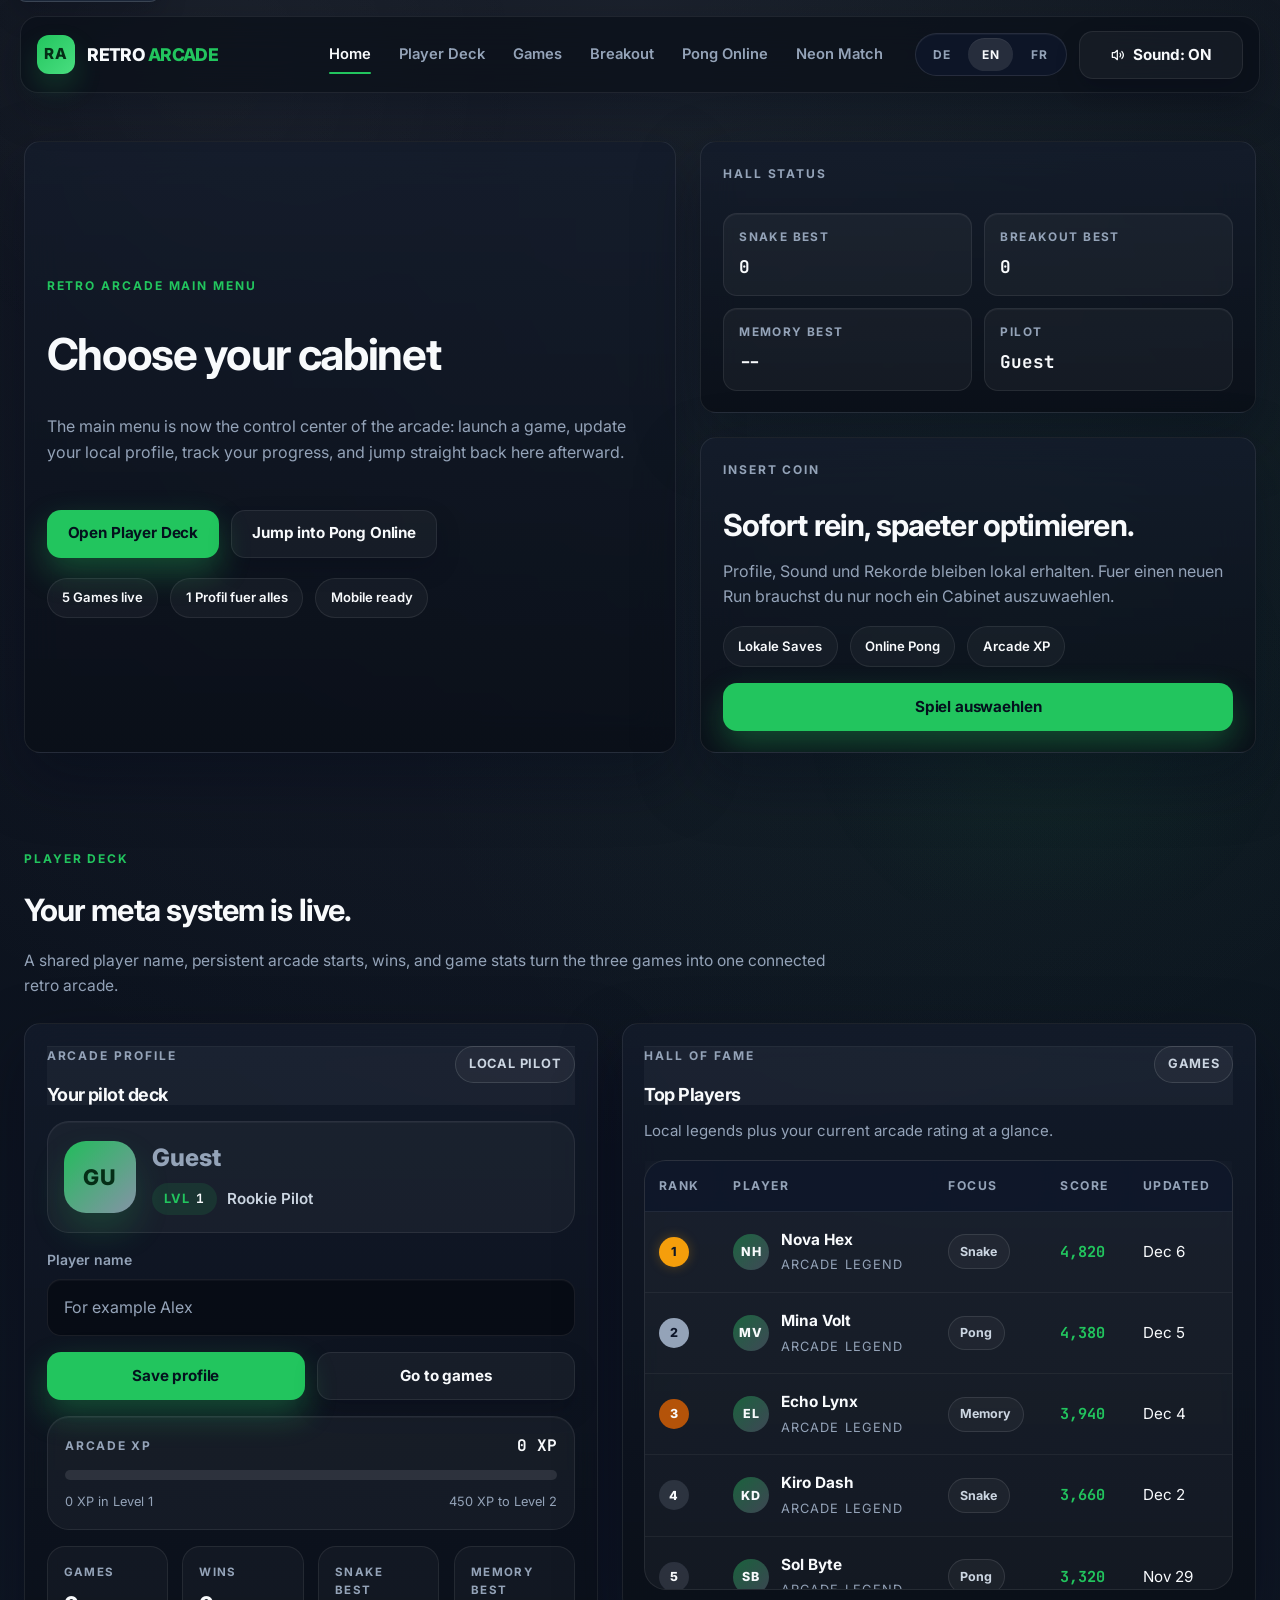
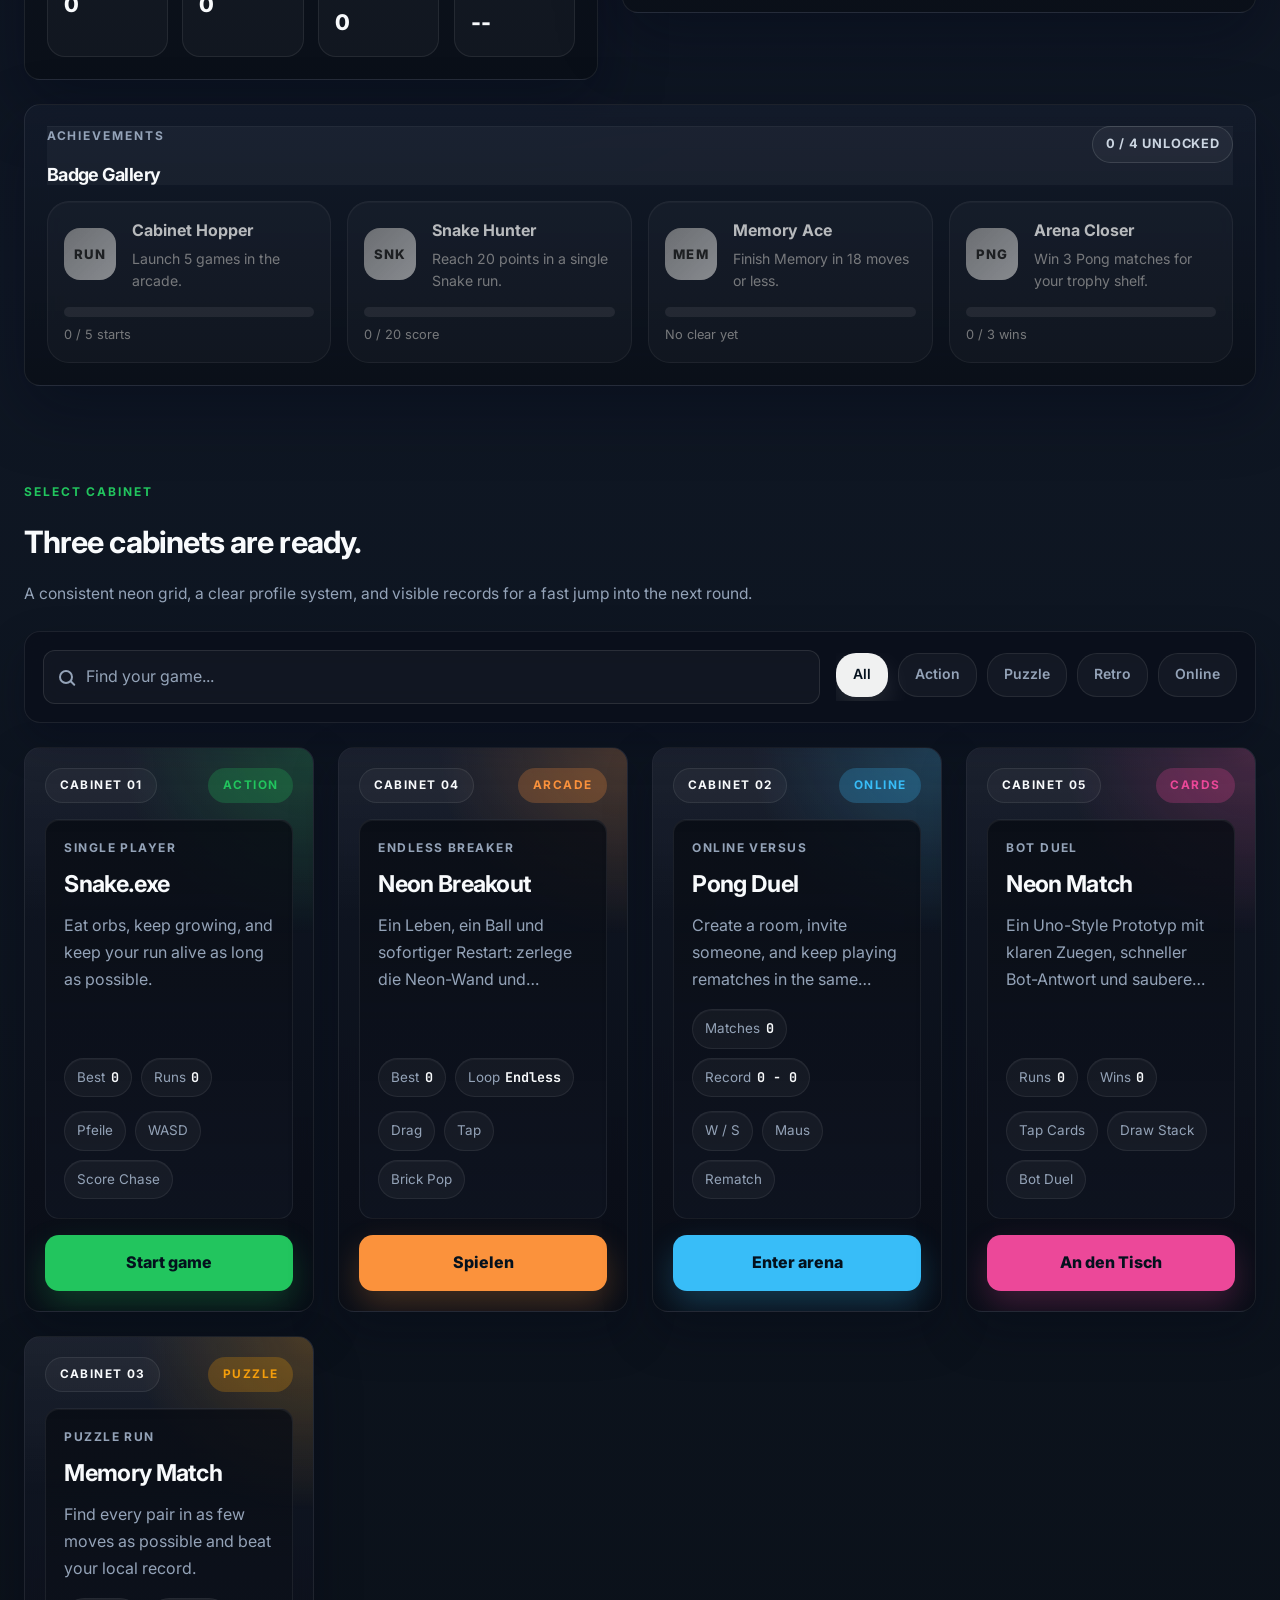
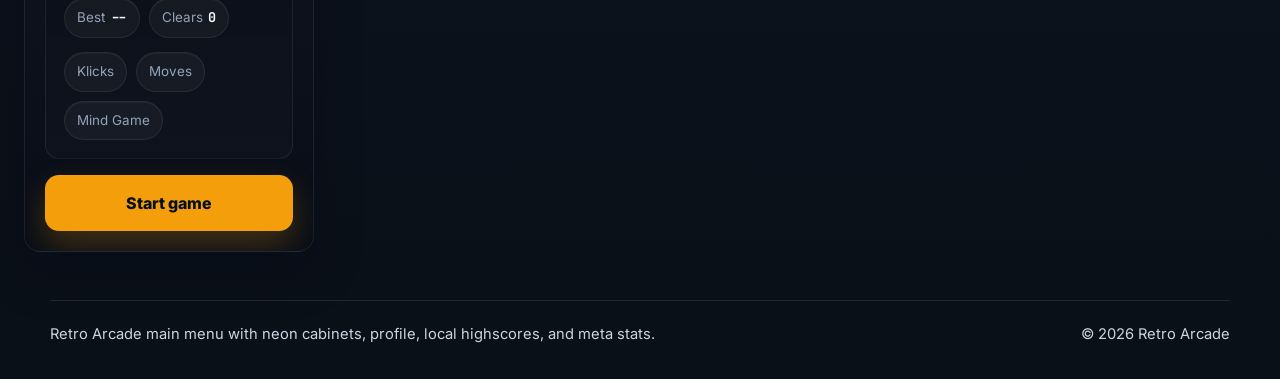
==== commit fa76495c: "Neon Match hinzugefuegt" ====
--- a/index.html
+++ b/index.html
@@ -6,7 +6,7 @@
   <title>Retro Arcade | Hauptmenue</title>
   <meta
     name="description"
-    content="Retro Arcade als Neon-Spielhalle mit Snake, Pong und Memory auf eigenen Seiten."
+    content="Retro Arcade als Neon-Spielhalle mit Snake, Breakout, Pong, Neon Match und Memory auf eigenen Seiten."
   >
   <link rel="preconnect" href="https://fonts.googleapis.com">
   <link rel="preconnect" href="https://fonts.gstatic.com" crossorigin>
@@ -32,7 +32,9 @@
           <li><a class="active" href="index.html">Home</a></li>
           <li><a href="#player-deck">Player Deck</a></li>
           <li><a href="#game-floor">Automaten</a></li>
+          <li><a href="breakout.html">Breakout</a></li>
           <li><a href="pong.html">Pong Online</a></li>
+          <li><a href="neon-match.html">Neon Match</a></li>
         </ul>
       </nav>
       <div class="topbar-controls header-actions">
@@ -43,21 +45,26 @@
 
   <main id="content" class="arcade-lobby content-shell">
     <section class="hero hero-landing arcade-hero">
-      <div class="container content-wrapper arcade-hero-grid">
-        <article class="arcade-marquee">
+      <div class="container content-wrapper arcade-hero-grid lobby-bento-grid">
+        <article class="arcade-marquee lobby-bento-card lobby-intro-card">
           <p class="kicker">Retro Arcade Main Menu</p>
-          <h1>Waehle deinen Automaten</h1>
+          <h1>Waehle dein naechstes Spiel ohne UI-Rauschen.</h1>
           <p class="lead">
-            Das Hauptmenue ist jetzt die Zentrale der Spielhalle: starte ein Spiel, pflege dein lokales Profil, verfolge deinen Fortschritt und springe danach mit einem klaren Rueckweg wieder direkt hierher.
+            Fuenf Games, ein Profil und eine klare Navigation. Alles Wichtige liegt in ruhigen Bento-Flaechen, damit der Weg zum naechsten Run sofort sichtbar ist.
           </p>
-          <div class="hero-actions">
-            <a class="button button-primary" href="#player-deck">Zum Player Deck</a>
-            <a class="button button-secondary" href="pong.html">Direkt zu Pong Online</a>
+          <div class="hero-actions lobby-hero-actions">
+            <a class="button button-primary" href="#game-floor">Jetzt spielen</a>
+            <a class="button button-secondary" href="#player-deck">Player Deck</a>
+          </div>
+          <div class="hero-inline-meta">
+            <span>5 Games live</span>
+            <span>1 Profil fuer alles</span>
+            <span>Mobile ready</span>
           </div>
         </article>
 
-        <aside class="arcade-status-grid">
-          <article class="info-card lobby-monitor">
+        <aside class="arcade-status-grid lobby-side-grid">
+          <article class="info-card lobby-monitor lobby-bento-card lobby-status-card">
             <p class="eyebrow">Hall Status</p>
             <div class="status-grid status-grid-wide arcade-score-grid">
               <div class="status-box">
@@ -65,12 +72,12 @@
                 <strong data-arcade-record="snake-score">0</strong>
               </div>
               <div class="status-box">
+                <span>Breakout Best</span>
+                <strong data-arcade-record="breakout-score">0</strong>
+              </div>
+              <div class="status-box">
                 <span>Memory Best</span>
                 <strong data-arcade-record="memory-best-moves">--</strong>
-              </div>
-              <div class="status-box">
-                <span>Pong Modus</span>
-                <strong>1v1 Live</strong>
               </div>
               <div class="status-box">
                 <span>Pilot</span>
@@ -79,13 +86,18 @@
             </div>
           </article>
 
-          <article class="info-card lobby-monitor">
-            <p class="eyebrow">Insert Coin</p>
-            <ul class="plain-list compact-list">
-              <li>Jeder Automat hat seine eigene grosse Spielseite</li>
-              <li>Profil, Sound-Status und Arcade-Fortschritt werden lokal gespeichert</li>
-              <li>Pong bleibt fuer Revanchen im selben Raum verbunden</li>
-            </ul>
+          <article class="info-card lobby-monitor lobby-bento-card lobby-quick-card">
+            <p class="eyebrow">Quick Start</p>
+            <h2 class="lobby-card-title">Sofort rein, spaeter optimieren.</h2>
+            <p class="lobby-card-copy">
+              Profile, Sound und Rekorde bleiben lokal erhalten. Fuer einen neuen Run brauchst du nur noch ein Cabinet auszuwaehlen.
+            </p>
+            <div class="lobby-chip-row">
+              <span>Lokale Saves</span>
+              <span>Online Pong</span>
+              <span>Arcade XP</span>
+            </div>
+            <a class="button button-primary lobby-card-action" href="#game-floor">Spiel auswaehlen</a>
           </article>
         </aside>
       </div>
@@ -98,7 +110,7 @@
             <p class="kicker">Player Deck</p>
             <h2 class="section-title">Dein Meta-System ist live.</h2>
             <p class="lead compact-lead">
-              Ein globaler Spielername, dauerhafte Arcade-Starts, Siege und Spielwerte machen aus den drei Games jetzt eine zusammenhaengende Retro-Spielhalle.
+              Ein globaler Spielername, dauerhafte Arcade-Starts, Siege und Spielwerte machen aus vier Games jetzt eine zusammenhaengende Retro-Spielhalle.
             </p>
           </div>
         </div>
@@ -284,14 +296,14 @@
         <div class="section-heading section-header">
           <div class="section-header-copy">
             <p class="kicker">Select Cabinet</p>
-            <h2 class="section-title">Drei Automaten stehen bereit.</h2>
+            <h2 class="section-title">Fuenf Automaten stehen bereit.</h2>
             <p class="lead compact-lead">
               Einheitliches Neon-Grid, klares Profil-System und direkt sichtbare Bestwerte fuer den schnellen Sprung in die naechste Runde.
             </p>
           </div>
         </div>
 
-        <section class="filter-section" aria-label="Spiele filtern">
+        <section class="filter-section bento-filter-section" aria-label="Spiele filtern">
           <div class="filter-container">
             <label class="search-wrapper" for="game-search">
               <span class="search-icon" aria-hidden="true"></span>
@@ -316,87 +328,177 @@
 
         <div class="arcade-machine-grid game-grid" data-game-grid>
           <a
-            class="arcade-machine snake-machine"
+            class="arcade-machine snake-machine bento-game-card"
             data-reveal-card
             data-game-card
             data-game-category="action retro"
             data-search-index="snake snake.exe schlange score punkte chase single player retro orb speed arcade"
             href="snake.html"
           >
-            <span class="machine-marquee">Cabinet 01</span>
+            <div class="machine-card-top">
+              <span class="machine-marquee">Cabinet 01</span>
+              <span class="machine-tag">Action</span>
+            </div>
             <div class="machine-screen">
-              <p class="machine-mode">Single Player</p>
-              <h3 class="machine-title">Snake.exe</h3>
-              <p class="machine-copy">
-                Friss Orbs, wachse weiter und halte deinen Lauf so lange wie moeglich am Leben.
-              </p>
-              <div class="machine-stats">
-                <span>Best <strong data-arcade-record="snake-score">0</strong></span>
-                <span>Runs <strong data-arcade-stat="snake-plays">0</strong></span>
-              </div>
-            </div>
-            <div class="machine-controls">
-              <span>Pfeile</span>
-              <span>WASD</span>
-              <span>Score Chase</span>
-            </div>
-            <span class="machine-cta">Spiel starten</span>
+              <div class="machine-copy-block">
+                <p class="machine-mode">Single Player</p>
+                <h3 class="machine-title">Snake.exe</h3>
+                <p class="machine-copy">
+                  Friss Orbs, wachse weiter und halte deinen Lauf so lange wie moeglich am Leben.
+                </p>
+              </div>
+              <div class="machine-screen-footer">
+                <div class="machine-stats">
+                  <span>Best <strong data-arcade-record="snake-score">0</strong></span>
+                  <span>Runs <strong data-arcade-stat="snake-plays">0</strong></span>
+                </div>
+                <div class="machine-controls">
+                  <span>Pfeile</span>
+                  <span>WASD</span>
+                  <span>Score Chase</span>
+                </div>
+              </div>
+            </div>
+            <span class="machine-cta">Spielen</span>
           </a>
 
           <a
-            class="arcade-machine pong-machine"
+            class="arcade-machine breakout-machine bento-game-card"
+            data-reveal-card
+            data-game-card
+            data-game-category="action retro"
+            data-search-index="breakout neon breakout arkanoid bricks blocks paddle ball endless retro score touch mobile"
+            href="breakout.html"
+          >
+            <div class="machine-card-top">
+              <span class="machine-marquee">Cabinet 04</span>
+              <span class="machine-tag">Arcade</span>
+            </div>
+            <div class="machine-screen">
+              <div class="machine-copy-block">
+                <p class="machine-mode">Endless Breaker</p>
+                <h3 class="machine-title">Neon Breakout</h3>
+                <p class="machine-copy">
+                  Ein Leben, ein Ball und sofortiger Restart: zerlege die Neon-Wand und ueberlebe so viele Wellen wie moeglich.
+                </p>
+              </div>
+              <div class="machine-screen-footer">
+                <div class="machine-stats">
+                  <span>Best <strong data-arcade-record="breakout-score">0</strong></span>
+                  <span>Loop <strong>Endless</strong></span>
+                </div>
+                <div class="machine-controls">
+                  <span>Drag</span>
+                  <span>Tap</span>
+                  <span>Brick Pop</span>
+                </div>
+              </div>
+            </div>
+            <span class="machine-cta">Spielen</span>
+          </a>
+
+          <a
+            class="arcade-machine pong-machine bento-game-card"
             data-reveal-card
             data-game-card
             data-game-category="action retro multiplayer"
             data-search-index="pong duel online multiplayer versus room code raum code rematch retro arena"
             href="pong.html"
           >
-            <span class="machine-marquee">Cabinet 02</span>
+            <div class="machine-card-top">
+              <span class="machine-marquee">Cabinet 02</span>
+              <span class="machine-tag">Online</span>
+            </div>
             <div class="machine-screen">
-              <p class="machine-mode">Online Versus</p>
-              <h3 class="machine-title">Pong Duel</h3>
-              <p class="machine-copy">
-                Erstelle einen Raum, lade jemanden ein und spiele mit Revanche direkt im gleichen Match-Raum weiter.
-              </p>
-              <div class="machine-stats">
-                <span>Matches <strong data-arcade-stat="pong-matches">0</strong></span>
-                <span>Record <strong data-arcade-stat="pong-record">0 - 0</strong></span>
-              </div>
-            </div>
-            <div class="machine-controls">
-              <span>W / S</span>
-              <span>Maus</span>
-              <span>Rematch</span>
-            </div>
-            <span class="machine-cta">Arena betreten</span>
+              <div class="machine-copy-block">
+                <p class="machine-mode">Online Versus</p>
+                <h3 class="machine-title">Pong Duel</h3>
+                <p class="machine-copy">
+                  Erstelle einen Raum, lade jemanden ein und spiele mit Revanche direkt im gleichen Match-Raum weiter.
+                </p>
+              </div>
+              <div class="machine-screen-footer">
+                <div class="machine-stats">
+                  <span>Matches <strong data-arcade-stat="pong-matches">0</strong></span>
+                  <span>Record <strong data-arcade-stat="pong-record">0 - 0</strong></span>
+                </div>
+                <div class="machine-controls">
+                  <span>W / S</span>
+                  <span>Maus</span>
+                  <span>Rematch</span>
+                </div>
+              </div>
+            </div>
+            <span class="machine-cta">Arena oeffnen</span>
           </a>
 
           <a
-            class="arcade-machine memory-machine"
+            class="arcade-machine neon-match-machine bento-game-card"
+            data-reveal-card
+            data-game-card
+            data-game-category="multiplayer retro cards"
+            data-search-index="neon match uno cards karten colors farben bot singleplayer social multiplayer prototype"
+            href="neon-match.html"
+          >
+            <div class="machine-card-top">
+              <span class="machine-marquee">Cabinet 05</span>
+              <span class="machine-tag">Cards</span>
+            </div>
+            <div class="machine-screen">
+              <div class="machine-copy-block">
+                <p class="machine-mode">Bot Duel</p>
+                <h3 class="machine-title">Neon Match</h3>
+                <p class="machine-copy">
+                  Ein Uno-Style Prototyp mit klaren Zuegen, schneller Bot-Antwort und sauberem Card-Table im Cabinet.
+                </p>
+              </div>
+              <div class="machine-screen-footer">
+                <div class="machine-stats">
+                  <span>Runs <strong data-arcade-stat="neon-match-plays">0</strong></span>
+                  <span>Wins <strong data-arcade-stat="neon-match-wins">0</strong></span>
+                </div>
+                <div class="machine-controls">
+                  <span>Tap Cards</span>
+                  <span>Draw Stack</span>
+                  <span>Bot Duel</span>
+                </div>
+              </div>
+            </div>
+            <span class="machine-cta">An den Tisch</span>
+          </a>
+          <a
+            class="arcade-machine memory-machine bento-game-card"
             data-reveal-card
             data-game-card
             data-game-category="puzzle retro"
             data-search-index="memory match puzzle cards karten pairs paare moves zuege record retro brain"
             href="memory.html"
           >
-            <span class="machine-marquee">Cabinet 03</span>
+            <div class="machine-card-top">
+              <span class="machine-marquee">Cabinet 03</span>
+              <span class="machine-tag">Puzzle</span>
+            </div>
             <div class="machine-screen">
-              <p class="machine-mode">Puzzle Run</p>
-              <h3 class="machine-title">Memory Match</h3>
-              <p class="machine-copy">
-                Finde alle Paare in moeglichst wenigen Zuegen und verbessere deinen lokalen Rekord.
-              </p>
-              <div class="machine-stats">
-                <span>Best <strong data-arcade-record="memory-best-moves">--</strong></span>
-                <span>Clears <strong data-arcade-stat="memory-wins">0</strong></span>
-              </div>
-            </div>
-            <div class="machine-controls">
-              <span>Klicks</span>
-              <span>Moves</span>
-              <span>Mind Game</span>
-            </div>
-            <span class="machine-cta">Spiel starten</span>
+              <div class="machine-copy-block">
+                <p class="machine-mode">Puzzle Run</p>
+                <h3 class="machine-title">Memory Match</h3>
+                <p class="machine-copy">
+                  Finde alle Paare in moeglichst wenigen Zuegen und verbessere deinen lokalen Rekord.
+                </p>
+              </div>
+              <div class="machine-screen-footer">
+                <div class="machine-stats">
+                  <span>Best <strong data-arcade-record="memory-best-moves">--</strong></span>
+                  <span>Clears <strong data-arcade-stat="memory-wins">0</strong></span>
+                </div>
+                <div class="machine-controls">
+                  <span>Klicks</span>
+                  <span>Moves</span>
+                  <span>Mind Game</span>
+                </div>
+              </div>
+            </div>
+            <span class="machine-cta">Spielen</span>
           </a>
         </div>
 
--- a/styles.css
+++ b/styles.css
@@ -12,6 +12,8 @@
   --accent-strong: #16a34a;
   --accent-soft: rgba(34, 197, 94, 0.14);
   --accent-ring: rgba(34, 197, 94, 0.28);
+  --primary: #22c55e;
+  --primary-glow: rgba(34, 197, 94, 0.32);
   --border: rgba(248, 250, 252, 0.1);
   --border-strong: rgba(248, 250, 252, 0.14);
   --shadow-sm: 0 12px 28px rgba(2, 6, 23, 0.18);
@@ -52,6 +54,37 @@
   animation: arcade-page-enter 240ms ease-out;
 }
 
+.game-page {
+  --screen-glow: rgba(34, 197, 94, 0.2);
+  --screen-reflection: rgba(255, 255, 255, 0.06);
+  --screen-scanline: rgba(2, 6, 23, 0.18);
+  --screen-vignette: rgba(2, 6, 23, 0.52);
+}
+
+.snake-theme {
+  --screen-glow: rgba(34, 197, 94, 0.22);
+  --primary: #22c55e;
+  --primary-glow: rgba(34, 197, 94, 0.32);
+}
+
+.breakout-theme {
+  --screen-glow: rgba(251, 146, 60, 0.24);
+  --primary: #fb923c;
+  --primary-glow: rgba(251, 146, 60, 0.34);
+}
+
+.pong-theme {
+  --screen-glow: rgba(56, 189, 248, 0.2);
+  --primary: #38bdf8;
+  --primary-glow: rgba(56, 189, 248, 0.32);
+}
+
+.memory-theme {
+  --screen-glow: rgba(245, 158, 11, 0.2);
+  --primary: #f59e0b;
+  --primary-glow: rgba(245, 158, 11, 0.34);
+}
+
 body::before,
 body::after {
   content: "";
@@ -228,8 +261,34 @@
 }
 
 .topbar-sound {
-  min-width: 9rem;
+  display: inline-flex;
+  align-items: center;
+  justify-content: center;
+  gap: 0.55rem;
+  min-width: 10.25rem;
   white-space: nowrap;
+}
+
+.sound-toggle-icon {
+  display: inline-grid;
+  place-items: center;
+  width: 1rem;
+  height: 1rem;
+  flex: 0 0 auto;
+}
+
+.sound-toggle-icon svg {
+  display: block;
+  width: 100%;
+  height: 100%;
+}
+
+.sound-toggle-label {
+  line-height: 1;
+}
+
+.topbar-sound[data-sound-state="off"] .sound-toggle-icon {
+  opacity: 0.62;
 }
 
 .language-switcher {
@@ -408,7 +467,7 @@
 
 .arcade-machine-grid {
   display: grid;
-  grid-template-columns: repeat(3, minmax(0, 1fr));
+  grid-template-columns: repeat(auto-fit, minmax(260px, 1fr));
   gap: 1.25rem;
 }
 
@@ -801,6 +860,126 @@
 
 .stage-viewport {
   position: relative;
+  --cabinet-padding: clamp(0.85rem, 1.8vw, 1.05rem);
+  padding: var(--cabinet-padding);
+  border-radius: 28px;
+  border: 1px solid rgba(248, 250, 252, 0.08);
+  background:
+    linear-gradient(180deg, rgba(30, 41, 59, 0.92), rgba(2, 6, 23, 0.98)),
+    rgba(15, 23, 42, 0.96);
+  box-shadow:
+    0 20px 48px rgba(2, 6, 23, 0.42),
+    inset 0 1px 0 rgba(255, 255, 255, 0.04);
+  overflow: hidden;
+  isolation: isolate;
+}
+
+.arcade-cabinet {
+  transform: translate3d(0, 0, 0);
+  will-change: transform, box-shadow, filter;
+}
+
+.stage-viewport::before,
+.stage-viewport::after {
+  content: "";
+  position: absolute;
+  pointer-events: none;
+  transition: box-shadow 180ms ease, opacity 180ms ease, filter 180ms ease;
+}
+
+.stage-viewport::before {
+  inset: calc(var(--cabinet-padding) * 0.55);
+  border-radius: 24px;
+  background:
+    linear-gradient(145deg, var(--screen-reflection), transparent 32%),
+    radial-gradient(circle at 50% 12%, rgba(255, 255, 255, 0.08), transparent 42%);
+  box-shadow:
+    inset 0 0 26px rgba(0, 0, 0, 0.9),
+    0 0 40px var(--screen-glow);
+  z-index: 0;
+}
+
+.stage-viewport::after {
+  inset: var(--cabinet-padding);
+  border-radius: 20px;
+  background:
+    repeating-linear-gradient(
+      0deg,
+      var(--screen-scanline),
+      var(--screen-scanline) 1px,
+      transparent 1px,
+      transparent 3px
+    ),
+    radial-gradient(circle at center, transparent 58%, var(--screen-vignette) 100%);
+  opacity: 0.7;
+  z-index: 1;
+}
+
+@keyframes arcade-cabinet-shake {
+  0%,
+  100% {
+    transform: translate3d(0, 0, 0) rotate(0deg);
+  }
+  18% {
+    transform: translate3d(-6px, 3px, 0) rotate(-0.35deg);
+  }
+  36% {
+    transform: translate3d(5px, -4px, 0) rotate(0.28deg);
+  }
+  54% {
+    transform: translate3d(-4px, 2px, 0) rotate(-0.22deg);
+  }
+  72% {
+    transform: translate3d(3px, -2px, 0) rotate(0.18deg);
+  }
+}
+
+@keyframes arcade-cabinet-win-pulse {
+  0%,
+  100% {
+    box-shadow:
+      0 20px 48px rgba(2, 6, 23, 0.42),
+      inset 0 1px 0 rgba(255, 255, 255, 0.04),
+      0 0 0 rgba(0, 0, 0, 0);
+    filter: saturate(1) brightness(1);
+  }
+  50% {
+    box-shadow:
+      0 24px 56px rgba(2, 6, 23, 0.48),
+      inset 0 1px 0 rgba(255, 255, 255, 0.06),
+      0 0 52px var(--primary-glow);
+    filter: saturate(1.08) brightness(1.03);
+  }
+}
+
+@keyframes arcade-cabinet-screen-pulse {
+  0%,
+  100% {
+    opacity: 0.72;
+    filter: saturate(1) brightness(1);
+  }
+  50% {
+    opacity: 0.94;
+    filter: saturate(1.15) brightness(1.08);
+  }
+}
+
+.arcade-cabinet.is-shaking {
+  animation: arcade-cabinet-shake 360ms cubic-bezier(0.36, 0.07, 0.19, 0.97) both;
+}
+
+.arcade-cabinet.cabinet-state-win {
+  animation: arcade-cabinet-win-pulse 1.75s ease-in-out infinite;
+}
+
+.arcade-cabinet.cabinet-state-win::before {
+  box-shadow:
+    inset 0 0 26px rgba(0, 0, 0, 0.9),
+    0 0 56px var(--primary-glow);
+}
+
+.arcade-cabinet.cabinet-state-win::after {
+  animation: arcade-cabinet-screen-pulse 1.75s ease-in-out infinite;
 }
 
 .stage-viewport-square {
@@ -813,15 +992,19 @@
 }
 
 .game-canvas {
+  position: relative;
+  z-index: 0;
   display: block;
   width: 100%;
   height: auto;
-  border: 1px solid var(--border);
-  border-radius: 24px;
-  background: linear-gradient(180deg, #0b1220, #111827);
+  touch-action: none;
+  border-radius: 20px;
+  background: linear-gradient(180deg, #020617, #0f172a);
   box-shadow:
-    inset 0 1px 0 rgba(255, 255, 255, 0.04),
-    inset 0 0 0 1px rgba(255, 255, 255, 0.03);
+    inset 0 0 20px rgba(0, 0, 0, 0.82),
+    inset 0 1px 0 rgba(255, 255, 255, 0.05),
+    0 18px 34px rgba(2, 6, 23, 0.4),
+    0 0 42px var(--screen-glow);
 }
 
 .game-canvas-square {
@@ -833,7 +1016,21 @@
 }
 
 .memory-stage {
-  padding: 0.85rem;
+  position: relative;
+  z-index: 0;
+  display: grid;
+  align-content: center;
+  width: 100%;
+  aspect-ratio: 1 / 1;
+  padding: 1rem;
+  border-radius: 20px;
+  background: linear-gradient(180deg, #020617, #0f172a);
+  box-shadow:
+    inset 0 0 20px rgba(0, 0, 0, 0.82),
+    inset 0 1px 0 rgba(255, 255, 255, 0.05),
+    0 18px 34px rgba(2, 6, 23, 0.4),
+    0 0 42px var(--screen-glow);
+  overflow: hidden;
 }
 
 .memory-grid {
@@ -918,13 +1115,13 @@
 
 .game-overlay {
   position: absolute;
-  inset: 1rem;
+  inset: calc(var(--cabinet-padding) + 0.3rem);
   display: grid;
   align-content: center;
   justify-items: center;
   gap: 0.8rem;
   padding: 1.5rem;
-  border-radius: 24px;
+  border-radius: 22px;
   border: 1px solid var(--border-strong);
   background: rgba(15, 23, 42, 0.88);
   box-shadow: var(--shadow-md);
@@ -941,7 +1138,7 @@
 }
 
 .game-overlay-compact {
-  inset: auto 1rem 1rem;
+  inset: auto calc(var(--cabinet-padding) + 0.3rem) calc(var(--cabinet-padding) + 0.3rem);
   max-width: 30rem;
   justify-items: start;
   text-align: left;
@@ -1484,17 +1681,28 @@
     padding: 1rem;
   }
 
+  .stage-viewport {
+    --cabinet-padding: 0.65rem;
+    border-radius: 22px;
+  }
+
   .game-canvas {
+    border-radius: 16px;
+  }
+
+  .memory-stage {
+    padding: 0.75rem;
+    border-radius: 16px;
+  }
+
+  .game-overlay {
+    inset: calc(var(--cabinet-padding) + 0.25rem);
+    padding: 1.1rem;
     border-radius: 18px;
   }
 
-  .game-overlay {
-    inset: 0.75rem;
-    padding: 1.1rem;
-  }
-
   .game-overlay-compact {
-    inset: auto 0.75rem 0.75rem;
+    inset: auto calc(var(--cabinet-padding) + 0.25rem) calc(var(--cabinet-padding) + 0.25rem);
     max-width: none;
   }
 }
@@ -1767,6 +1975,268 @@
     width: calc(100% + 4px);
     margin: 0 -2px;
     padding: 0 2px 4px;
+  }
+}
+@keyframes pongLobbyPulse {
+  0% {
+    transform: scale(0.88);
+    box-shadow: 0 0 0 0 rgba(56, 189, 248, 0.42);
+  }
+
+  70% {
+    transform: scale(1);
+    box-shadow: 0 0 0 14px rgba(56, 189, 248, 0);
+  }
+
+  100% {
+    transform: scale(0.88);
+    box-shadow: 0 0 0 0 rgba(56, 189, 248, 0);
+  }
+}
+
+.pong-stage-canvas {
+  transition: opacity var(--transition), filter var(--transition), transform var(--transition);
+}
+
+.pong-stage-canvas.is-obscured {
+  opacity: 0.26;
+  filter: blur(2px) saturate(0.82);
+  transform: scale(0.985);
+  pointer-events: none;
+}
+
+.pong-lobby-screen {
+  position: absolute;
+  inset: calc(var(--cabinet-padding) + 0.3rem);
+  display: grid;
+  align-content: center;
+  gap: 1.25rem;
+  padding: 2.5rem;
+  border-radius: 24px;
+  border: 1px solid rgba(148, 163, 184, 0.18);
+  background:
+    linear-gradient(180deg, rgba(15, 23, 42, 0.9), rgba(15, 23, 42, 0.78)),
+    rgba(15, 23, 42, 0.74);
+  box-shadow: var(--shadow-md);
+  -webkit-backdrop-filter: blur(14px);
+  backdrop-filter: blur(14px);
+  z-index: 3;
+  transition: opacity var(--transition), transform var(--transition), visibility var(--transition);
+}
+
+.pong-lobby-screen.is-hidden {
+  opacity: 0;
+  visibility: hidden;
+  pointer-events: none;
+  transform: translateY(10px);
+}
+
+.pong-lobby-actions {
+  display: flex;
+  gap: 24px;
+  justify-content: center;
+  align-items: stretch;
+}
+
+.pong-lobby-card {
+  flex: 1 1 0;
+  min-width: 0;
+  display: grid;
+  gap: 1rem;
+  padding: 2rem;
+  border-radius: 22px;
+  border: 1px solid rgba(148, 163, 184, 0.14);
+  background: linear-gradient(180deg, rgba(30, 41, 59, 0.78), rgba(15, 23, 42, 0.92));
+  box-shadow: inset 0 1px 0 rgba(255, 255, 255, 0.04);
+}
+
+.pong-lobby-card h2 {
+  margin: 0;
+  font-size: clamp(1.8rem, 4vw, 2.4rem);
+  line-height: 1;
+  letter-spacing: -0.04em;
+}
+
+.pong-lobby-kicker {
+  margin: 0;
+  color: var(--primary);
+  font-size: 0.78rem;
+  font-weight: 800;
+  letter-spacing: 0.2em;
+  text-transform: uppercase;
+}
+
+.pong-lobby-copy {
+  margin: 0;
+  color: var(--muted);
+  line-height: 1.7;
+}
+
+.pong-lobby-button {
+  min-height: 58px;
+  font-size: 1.02rem;
+  font-weight: 700;
+}
+
+.pong-lobby-code-input {
+  min-height: 64px;
+  padding: 1rem 1.15rem;
+  border: 2px solid var(--primary);
+  border-radius: 18px;
+  background: rgba(2, 6, 23, 0.45);
+  color: var(--text);
+  font-family: "JetBrains Mono", ui-monospace, SFMono-Regular, monospace;
+  font-size: clamp(1.25rem, 4vw, 1.5rem);
+  font-weight: 700;
+  text-align: center;
+  letter-spacing: 0.28em;
+  text-transform: uppercase;
+}
+
+.pong-lobby-code-input::placeholder {
+  letter-spacing: 0.2em;
+}
+
+.pong-lobby-code-input:focus {
+  box-shadow: 0 0 0 4px rgba(56, 189, 248, 0.16), 0 0 24px rgba(56, 189, 248, 0.14);
+}
+
+.pong-lobby-waiting {
+  display: grid;
+  justify-items: center;
+  gap: 1rem;
+  text-align: center;
+}
+
+.pong-lobby-status {
+  margin: 0;
+  color: #dbeafe;
+  font-size: 0.9rem;
+  font-weight: 700;
+  letter-spacing: 0.18em;
+  text-transform: uppercase;
+}
+
+.pong-room-code-display {
+  width: min(100%, 30rem);
+  display: grid;
+  gap: 0.5rem;
+  justify-items: center;
+  padding: 1.4rem 1.6rem;
+  border: 1px solid rgba(56, 189, 248, 0.24);
+  border-radius: 24px;
+  background: linear-gradient(180deg, rgba(8, 47, 73, 0.28), rgba(15, 23, 42, 0.96));
+  box-shadow:
+    inset 0 1px 0 rgba(255, 255, 255, 0.05),
+    0 0 36px rgba(56, 189, 248, 0.12);
+  color: var(--text);
+  cursor: pointer;
+}
+
+.pong-room-code-display:hover,
+.pong-room-code-display:focus-visible {
+  border-color: rgba(56, 189, 248, 0.42);
+  box-shadow:
+    inset 0 1px 0 rgba(255, 255, 255, 0.06),
+    0 0 44px rgba(56, 189, 248, 0.18);
+}
+
+.pong-room-code-display span,
+.pong-room-code-display small {
+  color: var(--subtle);
+  font-size: 0.82rem;
+  font-weight: 700;
+  letter-spacing: 0.18em;
+  text-transform: uppercase;
+}
+
+.pong-room-code-display strong {
+  color: var(--text);
+  font-family: "JetBrains Mono", ui-monospace, SFMono-Regular, monospace;
+  font-size: clamp(3rem, 10vw, 4.8rem);
+  line-height: 1;
+  letter-spacing: 0.24em;
+  text-indent: 0.24em;
+}
+
+.pong-lobby-spinner {
+  width: 16px;
+  height: 16px;
+  border-radius: 999px;
+  background: var(--primary);
+  animation: pongLobbyPulse 1.2s ease-out infinite;
+}
+
+.pong-lobby-waiting-copy {
+  max-width: 32rem;
+  margin: 0;
+  color: var(--muted);
+  line-height: 1.7;
+}
+
+@media (max-width: 900px) {
+  .pong-lobby-actions {
+    flex-direction: column;
+  }
+}
+
+@media (max-width: 760px) {
+  .pong-lobby-screen {
+    padding: 1.25rem;
+  }
+
+  .pong-lobby-card {
+    padding: 1.35rem;
+  }
+
+  .pong-lobby-code-input {
+    min-height: 60px;
+    font-size: 1.2rem;
+  }
+}
+
+@media (max-width: 600px) {
+  .pong-lobby-screen {
+    inset: calc(var(--cabinet-padding) + 0.2rem);
+    padding: 1rem;
+  }
+
+  .pong-lobby-card {
+    gap: 0.85rem;
+    padding: 1.1rem;
+  }
+
+  .pong-lobby-card h2 {
+    font-size: clamp(1.45rem, 8vw, 1.9rem);
+  }
+
+  .pong-lobby-code-input {
+    min-height: 58px;
+    padding: 0.9rem 1rem;
+    font-size: 1.05rem;
+    letter-spacing: 0.22em;
+  }
+
+  .pong-room-code-display {
+    width: 100%;
+    padding: 1.15rem 1rem;
+  }
+
+  .pong-room-code-display strong {
+    font-size: clamp(2.4rem, 16vw, 3.3rem);
+    letter-spacing: 0.18em;
+    text-indent: 0.18em;
+  }
+}
+
+@media (prefers-reduced-motion: reduce) {
+  .pong-stage-canvas,
+  .pong-lobby-screen {
+    transition: none;
+  }
+
+  .pong-lobby-spinner {
+    animation: none;
   }
 }
 @media (prefers-reduced-motion: reduce) {
@@ -2312,6 +2782,307 @@
   }
 }
 
+body.modal-open {
+  overflow: hidden;
+}
+
+.ad-overlay {
+  position: fixed;
+  inset: 0;
+  display: grid;
+  place-items: center;
+  padding: 1.5rem;
+  background: rgba(2, 6, 23, 0.96);
+  opacity: 0;
+  pointer-events: none;
+  z-index: 2600;
+  transition: opacity 0.3s ease;
+}
+
+.ad-overlay[hidden] {
+  display: none;
+}
+
+.ad-overlay.is-visible {
+  opacity: 1;
+  pointer-events: auto;
+}
+
+.ad-card {
+  width: min(100%, 420px);
+  display: grid;
+  justify-items: center;
+  gap: 1rem;
+  padding: 2.25rem 1.85rem;
+  border: 1px solid rgba(248, 250, 252, 0.08);
+  border-radius: 22px;
+  background: linear-gradient(180deg, rgba(2, 6, 23, 0.96), rgba(15, 23, 42, 0.98));
+  box-shadow: 0 28px 80px rgba(0, 0, 0, 0.52);
+  text-align: center;
+  transform: scale(0.96) translateY(10px);
+  transition: transform 0.3s ease;
+}
+
+.ad-overlay.is-visible .ad-card {
+  transform: scale(1) translateY(0);
+}
+
+.ad-kicker {
+  margin: 0;
+  color: var(--subtle);
+  font-size: 0.78rem;
+  font-weight: 700;
+  letter-spacing: 0.18em;
+  text-transform: uppercase;
+}
+
+.ad-title {
+  margin: 0;
+  font-size: clamp(1.9rem, 5vw, 2.4rem);
+  line-height: 1.05;
+}
+
+.ad-countdown {
+  width: 118px;
+  height: 118px;
+  display: grid;
+  justify-items: center;
+  align-content: center;
+  border-radius: 999px;
+  border: 1px solid rgba(248, 250, 252, 0.12);
+  background: rgba(248, 250, 252, 0.04);
+  box-shadow:
+    inset 0 1px 0 rgba(255, 255, 255, 0.05),
+    0 0 28px rgba(248, 250, 252, 0.04);
+}
+
+.ad-countdown-value {
+  font-family: "JetBrains Mono", ui-monospace, SFMono-Regular, monospace;
+  font-size: clamp(2.7rem, 8vw, 3.4rem);
+  font-weight: 800;
+  line-height: 1;
+}
+
+.ad-countdown-label {
+  color: var(--subtle);
+  font-size: 0.78rem;
+  font-weight: 700;
+  letter-spacing: 0.16em;
+  text-transform: uppercase;
+}
+
+.ad-note {
+  margin: 0;
+  color: var(--muted);
+  line-height: 1.65;
+}
+
+.modal-overlay {
+  position: fixed;
+  inset: 0;
+  display: flex;
+  align-items: center;
+  justify-content: center;
+  padding: 1.5rem;
+  background: rgba(15, 23, 42, 0.85);
+  -webkit-backdrop-filter: blur(8px);
+  backdrop-filter: blur(8px);
+  opacity: 0;
+  pointer-events: none;
+  z-index: 2200;
+  transition: opacity 0.3s ease;
+}
+
+.modal-overlay[hidden] {
+  display: none;
+}
+
+.modal-overlay.is-visible {
+  opacity: 1;
+  pointer-events: auto;
+}
+
+.result-card {
+  width: min(100%, 460px);
+  padding: 2.25rem 2rem;
+  border: 1px solid rgba(248, 250, 252, 0.1);
+  border-radius: 18px;
+  background:
+    linear-gradient(180deg, rgba(30, 41, 59, 0.96), rgba(15, 23, 42, 0.98)),
+    rgba(30, 41, 59, 0.86);
+  box-shadow: 0 24px 64px rgba(2, 6, 23, 0.48);
+  text-align: center;
+  transform: scale(0.92) translateY(12px);
+  transform-origin: center;
+  transition: transform 0.3s cubic-bezier(0.175, 0.885, 0.32, 1.15);
+}
+
+.modal-overlay.is-visible .result-card {
+  transform: scale(1) translateY(0);
+  animation: modalPop 0.32s cubic-bezier(0.175, 0.885, 0.32, 1.15);
+}
+
+.result-card.state-win {
+  border-top: 4px solid var(--accent);
+  box-shadow:
+    0 24px 64px rgba(2, 6, 23, 0.48),
+    0 0 40px rgba(34, 197, 94, 0.15);
+}
+
+.result-card.state-lose {
+  border-top: 4px solid #ef4444;
+  box-shadow:
+    0 24px 64px rgba(2, 6, 23, 0.46),
+    0 0 30px rgba(239, 68, 68, 0.1);
+}
+
+.result-header {
+  display: grid;
+  justify-items: center;
+  gap: 1rem;
+  margin-bottom: 1.15rem;
+}
+
+.result-icon {
+  display: grid;
+  place-items: center;
+  width: 68px;
+  height: 68px;
+  border-radius: 20px;
+  border: 1px solid rgba(248, 250, 252, 0.12);
+  background: rgba(248, 250, 252, 0.06);
+  color: var(--text);
+  font-size: 0.92rem;
+  font-weight: 800;
+  letter-spacing: 0.14em;
+  text-transform: uppercase;
+}
+
+.result-card.state-win .result-icon {
+  background: rgba(34, 197, 94, 0.12);
+  border-color: rgba(34, 197, 94, 0.22);
+  color: #86efac;
+  box-shadow: inset 0 0 0 1px rgba(34, 197, 94, 0.08);
+}
+
+.result-card.state-lose .result-icon {
+  background: rgba(239, 68, 68, 0.1);
+  border-color: rgba(239, 68, 68, 0.18);
+  color: #fca5a5;
+}
+
+.result-title {
+  margin: 0;
+  font-size: clamp(2rem, 4vw, 2.5rem);
+  line-height: 1.05;
+  letter-spacing: -0.04em;
+}
+
+.result-card.state-win .result-title {
+  color: #dcfce7;
+  text-shadow: 0 0 18px rgba(34, 197, 94, 0.12);
+}
+
+.result-card.state-lose .result-title {
+  color: #f8fafc;
+}
+
+.result-copy {
+  margin: 0 0 1.4rem;
+  color: var(--muted);
+  font-size: 0.98rem;
+  line-height: 1.6;
+}
+
+.result-body {
+  display: grid;
+  gap: 0.9rem;
+}
+
+.score-display,
+.xp-display {
+  display: grid;
+  gap: 0.45rem;
+  padding: 1rem 1.1rem;
+  border-radius: 14px;
+  border: 1px solid rgba(248, 250, 252, 0.08);
+  background: rgba(2, 6, 23, 0.24);
+}
+
+.score-display .label,
+.xp-display .label {
+  color: var(--subtle);
+  font-size: 0.72rem;
+  font-weight: 700;
+  letter-spacing: 0.14em;
+  text-transform: uppercase;
+}
+
+.score-display .value {
+  color: var(--text);
+  font-family: "JetBrains Mono", ui-monospace, SFMono-Regular, monospace;
+  font-size: clamp(2.65rem, 8vw, 3rem);
+  font-weight: 800;
+  line-height: 1;
+}
+
+.xp-text {
+  color: var(--accent);
+  font-family: "JetBrains Mono", ui-monospace, SFMono-Regular, monospace;
+  font-size: clamp(1.35rem, 4.8vw, 1.65rem);
+  font-weight: 700;
+}
+
+.result-card.state-lose .xp-text {
+  color: #fca5a5;
+}
+
+.result-actions {
+  display: flex;
+  gap: 0.9rem;
+  margin-top: 1.5rem;
+}
+
+.result-actions .button {
+  flex: 1 1 0;
+  min-height: 48px;
+}
+
+.result-actions .button:active {
+  transform: scale(0.98);
+}
+
+@keyframes modalPop {
+  0% {
+    opacity: 0;
+    transform: scale(0.9) translateY(14px);
+  }
+
+  100% {
+    opacity: 1;
+    transform: scale(1) translateY(0);
+  }
+}
+
+@media (max-width: 640px) {
+  .ad-overlay,
+  .modal-overlay {
+    padding: 1rem;
+  }
+
+  .ad-card,
+  .result-card {
+    width: 100%;
+    min-height: min(560px, calc(100vh - 2rem));
+    padding: 1.75rem 1.25rem;
+    display: grid;
+    align-content: center;
+  }
+
+  .result-actions {
+    flex-direction: column-reverse;
+  }
+}
 @media (prefers-reduced-motion: reduce) {
   .highscore-row.is-top-rank {
     animation: none;
@@ -2320,7 +3091,1180 @@
   .highscore-table tbody tr,
   .achievement-badge,
   .xp-fill,
-  .achievement-track span {
+  .achievement-track span,
+  .ad-overlay,
+  .ad-card,
+  .modal-overlay,
+  .result-card,
+  .result-actions .button {
     transition: none;
   }
-}
+
+  .modal-overlay.is-visible .result-card {
+    animation: none;
+  }
+}
+
+:root {
+  --text-main: #f8fafc;
+  --text-muted: #94a3b8;
+  --ui-surface: rgba(255, 255, 255, 0.05);
+  --ui-surface-strong: rgba(15, 23, 42, 0.74);
+  --ui-surface-deep: rgba(7, 11, 19, 0.9);
+  --ui-stroke: rgba(255, 255, 255, 0.08);
+  --ui-stroke-strong: rgba(255, 255, 255, 0.14);
+  --ui-shadow: 0 24px 64px rgba(2, 6, 23, 0.34);
+  --bento-radius: 16px;
+  --bento-blur: blur(18px);
+}
+
+body {
+  background:
+    radial-gradient(circle at top, rgba(148, 163, 184, 0.12), transparent 32%),
+    radial-gradient(circle at 84% 16%, rgba(34, 197, 94, 0.06), transparent 22%),
+    linear-gradient(180deg, #0a0f19 0%, #0f1724 52%, #0a1018 100%);
+}
+
+body::before {
+  background-size: 56px 56px;
+  opacity: 0.18;
+}
+
+body::after {
+  background:
+    radial-gradient(circle at 16% 8%, rgba(255, 255, 255, 0.03), transparent 24%),
+    radial-gradient(circle at 82% 78%, rgba(34, 197, 94, 0.05), transparent 20%);
+}
+
+.topbar {
+  padding-top: 1rem;
+}
+
+.topbar-inner {
+  padding: 0.85rem 1rem;
+  border-color: var(--ui-stroke);
+  border-radius: 18px;
+  background: rgba(10, 15, 25, 0.74);
+  box-shadow: 0 16px 40px rgba(2, 6, 23, 0.26);
+  backdrop-filter: blur(18px);
+}
+
+.nav-links a,
+.lead,
+.compact-lead,
+.info-card p,
+.machine-copy,
+.machine-controls span,
+.machine-stats span,
+.game-note,
+.rematch-note,
+.share-note,
+.meta-hint,
+.presence-state,
+.lobby-card-copy,
+.pong-lobby-copy,
+.pong-lobby-card-note,
+.pong-lobby-waiting-copy {
+  color: var(--text-muted);
+}
+
+.button {
+  min-height: 48px;
+  border-radius: 14px;
+  font-weight: 700;
+  letter-spacing: -0.01em;
+  box-shadow: 0 10px 24px rgba(2, 6, 23, 0.18);
+}
+
+.button-primary {
+  background: var(--primary);
+  color: #04111d;
+  box-shadow: 0 14px 32px var(--primary-glow);
+}
+
+.button-secondary {
+  border-color: var(--ui-stroke);
+  background: rgba(255, 255, 255, 0.04);
+}
+
+.section-header {
+  margin-bottom: 1.5rem;
+  padding-bottom: 0;
+  border-bottom: 0;
+}
+
+.section-header-copy {
+  gap: 0.55rem;
+}
+
+.section-title {
+  min-height: auto;
+  padding-left: 0;
+  border-left: 0;
+  font-size: clamp(1.55rem, 2.4vw, 2rem);
+}
+
+.arcade-hero-grid,
+.arcade-dashboard-grid,
+.game-layout,
+.game-layout-pong {
+  gap: 24px;
+}
+
+.arcade-hero-grid {
+  grid-template-columns: minmax(0, 1.08fr) minmax(320px, 0.92fr);
+}
+
+.arcade-dashboard-grid {
+  grid-template-columns: minmax(340px, 0.95fr) minmax(0, 1.05fr);
+}
+
+.info-card,
+.arcade-marquee,
+.stage-card,
+.hero-panel,
+.game-link-card,
+.presence-card {
+  border: 1px solid var(--ui-stroke);
+  border-radius: var(--bento-radius);
+  background: linear-gradient(180deg, rgba(20, 28, 44, 0.76), rgba(10, 15, 24, 0.9));
+  box-shadow: var(--ui-shadow);
+  backdrop-filter: var(--bento-blur);
+}
+
+.stage-card,
+.info-card,
+.arcade-marquee,
+.hero-panel,
+.game-link-card {
+  padding: 1.35rem;
+}
+
+.lobby-bento-grid {
+  align-items: stretch;
+}
+
+.lobby-bento-card {
+  overflow: hidden;
+}
+
+.lobby-intro-card {
+  gap: 1.25rem;
+  min-height: 100%;
+  justify-content: center;
+}
+
+.lobby-side-grid {
+  gap: 24px;
+}
+
+.hero-inline-meta,
+.lobby-chip-row,
+.pong-lobby-strip {
+  display: flex;
+  flex-wrap: wrap;
+  gap: 0.75rem;
+}
+
+.hero-inline-meta span,
+.lobby-chip-row span,
+.pong-lobby-strip span {
+  display: inline-flex;
+  align-items: center;
+  min-height: 2.5rem;
+  padding: 0.55rem 0.9rem;
+  border: 1px solid var(--ui-stroke);
+  border-radius: 999px;
+  background: rgba(255, 255, 255, 0.04);
+  color: var(--text-main);
+  font-size: 0.82rem;
+  font-weight: 600;
+}
+
+.lobby-card-title {
+  font-size: clamp(1.5rem, 2.4vw, 1.9rem);
+}
+
+.lobby-card-action {
+  margin-top: auto;
+}
+
+.card-header,
+.profile-hero,
+.xp-panel,
+.highscore-table-shell,
+.achievement-badge,
+.presence-card,
+.status-box,
+.hud span {
+  border-color: var(--ui-stroke);
+  background: rgba(255, 255, 255, 0.04);
+  box-shadow: inset 0 1px 0 rgba(255, 255, 255, 0.04);
+}
+
+.text-field {
+  padding: 0.9rem 1rem;
+  border: 1px solid var(--ui-stroke);
+  border-radius: 14px;
+  background: rgba(7, 11, 19, 0.78);
+  color: var(--text-main);
+}
+
+.text-field::placeholder {
+  color: var(--text-muted);
+}
+
+.text-field:focus {
+  border-color: var(--primary);
+  box-shadow: 0 0 0 4px var(--primary-glow);
+}
+
+.filter-section {
+  top: 84px;
+  margin-bottom: 24px;
+}
+
+.filter-container {
+  display: grid;
+  grid-template-columns: minmax(280px, 1fr) auto;
+  gap: 16px;
+  padding: 18px;
+  border: 1px solid var(--ui-stroke);
+  border-radius: var(--bento-radius);
+  background: rgba(10, 15, 25, 0.72);
+  box-shadow: 0 18px 44px rgba(2, 6, 23, 0.24);
+  backdrop-filter: blur(16px);
+}
+
+.search-wrapper {
+  max-width: none;
+}
+
+.search-wrapper input {
+  min-height: 54px;
+  padding: 0 1rem 0 2.85rem;
+  border: 1px solid var(--ui-stroke);
+  border-radius: 14px;
+  background: rgba(7, 11, 19, 0.8);
+  color: var(--text-main);
+}
+
+.category-pills {
+  gap: 10px;
+  flex-wrap: wrap;
+}
+
+.pill {
+  min-height: 44px;
+  padding: 0.55rem 1rem;
+  border: 1px solid var(--ui-stroke);
+  background: rgba(255, 255, 255, 0.04);
+  color: var(--text-muted);
+}
+
+.pill.is-active,
+.pill[aria-pressed="true"] {
+  background: rgba(255, 255, 255, 0.94);
+  color: #04111d;
+  box-shadow: 0 12px 28px rgba(255, 255, 255, 0.12);
+}
+
+.arcade-machine-grid,
+.game-grid,
+.game-grid-skeleton {
+  grid-template-columns: repeat(auto-fit, minmax(280px, 1fr));
+  gap: 24px;
+}
+
+.arcade-machine {
+  --card-accent: var(--accent);
+  --card-glow: var(--accent-soft);
+  position: relative;
+  gap: 1rem;
+  padding: 1.25rem;
+  border: 1px solid var(--ui-stroke);
+  border-radius: var(--bento-radius);
+  background: linear-gradient(180deg, rgba(18, 24, 38, 0.86), rgba(9, 13, 22, 0.92));
+  box-shadow: 0 20px 48px rgba(2, 6, 23, 0.28);
+  backdrop-filter: blur(14px);
+  overflow: hidden;
+}
+
+.arcade-machine::before {
+  background:
+    radial-gradient(circle at top right, var(--card-glow), transparent 30%),
+    linear-gradient(180deg, rgba(255, 255, 255, 0.06), transparent 34%);
+  opacity: 0.88;
+}
+
+.arcade-machine:hover,
+.arcade-machine:focus-visible {
+  border-color: rgba(255, 255, 255, 0.14);
+  box-shadow:
+    0 28px 72px rgba(2, 6, 23, 0.34),
+    0 0 30px var(--card-glow);
+  transform: translateY(-6px);
+}
+
+.snake-machine {
+  --card-accent: #22c55e;
+  --card-glow: rgba(34, 197, 94, 0.24);
+}
+
+.breakout-machine {
+  --card-accent: #fb923c;
+  --card-glow: rgba(251, 146, 60, 0.24);
+}
+
+.pong-machine {
+  --card-accent: #38bdf8;
+  --card-glow: rgba(56, 189, 248, 0.24);
+}
+
+.memory-machine {
+  --card-accent: #f59e0b;
+  --card-glow: rgba(245, 158, 11, 0.24);
+}
+
+.machine-card-top {
+  position: relative;
+  z-index: 1;
+  display: flex;
+  align-items: center;
+  justify-content: space-between;
+  gap: 0.75rem;
+}
+
+.machine-marquee,
+.machine-tag {
+  display: inline-flex;
+  align-items: center;
+  justify-content: center;
+  min-height: 2.2rem;
+  padding: 0.45rem 0.85rem;
+  border-radius: 999px;
+  font-size: 0.74rem;
+  font-weight: 700;
+  letter-spacing: 0.12em;
+  text-transform: uppercase;
+}
+
+.machine-marquee {
+  border: 1px solid rgba(255, 255, 255, 0.08);
+  background: rgba(255, 255, 255, 0.04);
+  color: var(--text-main);
+}
+
+.machine-tag {
+  border: 1px solid transparent;
+  background: var(--card-glow);
+  color: var(--card-accent);
+}
+
+.machine-screen {
+  min-height: 248px;
+  aspect-ratio: auto;
+  padding: 1.15rem;
+  border-radius: calc(var(--bento-radius) - 2px);
+  background:
+    linear-gradient(180deg, rgba(7, 11, 19, 0.82), rgba(12, 18, 30, 0.62)),
+    rgba(255, 255, 255, 0.03);
+  border: 1px solid rgba(255, 255, 255, 0.07);
+}
+
+.machine-copy-block,
+.machine-screen-footer {
+  display: grid;
+  gap: 0.9rem;
+}
+
+.machine-title {
+  margin-top: 0;
+  font-size: 1.45rem;
+  white-space: normal;
+}
+
+.machine-copy {
+  margin-top: 0;
+}
+
+.machine-screen-footer {
+  margin-top: auto;
+}
+
+.machine-stats,
+.machine-controls {
+  gap: 0.55rem;
+}
+
+.machine-stats span,
+.machine-controls span {
+  min-height: 2.2rem;
+  padding: 0.5rem 0.75rem;
+  border: 1px solid rgba(255, 255, 255, 0.07);
+  background: rgba(255, 255, 255, 0.04);
+}
+
+.machine-cta {
+  position: relative;
+  z-index: 1;
+  display: inline-flex;
+  align-items: center;
+  justify-content: center;
+  min-height: 56px;
+  padding: 0.85rem 1rem;
+  border-radius: 14px;
+  background: var(--card-accent);
+  color: #04111d;
+  font-size: 1rem;
+  font-weight: 800;
+  box-shadow: 0 14px 32px var(--card-glow);
+}
+
+.page-intro {
+  display: grid;
+  grid-template-columns: minmax(0, 1fr) auto;
+  align-items: end;
+  gap: 24px;
+}
+
+.stage-card {
+  padding: 1.35rem;
+}
+
+.hud span,
+.status-box,
+.presence-card {
+  border-radius: 14px;
+}
+
+.status-box strong,
+.machine-stats strong,
+.hud strong,
+.xp-total,
+.score-cell,
+.profile-level-badge strong,
+.pong-room-code-display strong,
+.result-card .value,
+.ad-countdown-value {
+  font-family: "JetBrains Mono", ui-monospace, SFMono-Regular, monospace;
+}
+
+.stage-viewport {
+  --cabinet-padding: clamp(0.75rem, 1.6vw, 0.95rem);
+  border: 1px solid rgba(255, 255, 255, 0.06);
+  border-radius: 24px;
+  background:
+    linear-gradient(180deg, #2a313d 0%, #151b26 35%, #0a0f18 100%),
+    rgba(12, 18, 30, 0.98);
+  box-shadow:
+    0 18px 44px rgba(0, 0, 0, 0.42),
+    inset 0 1px 0 rgba(255, 255, 255, 0.07),
+    inset 0 0 0 1px rgba(255, 255, 255, 0.03);
+}
+
+.stage-viewport::before {
+  inset: calc(var(--cabinet-padding) * 0.66);
+  border-radius: 18px;
+  box-shadow:
+    inset 0 0 20px rgba(0, 0, 0, 0.86),
+    0 0 28px var(--screen-glow);
+}
+
+.stage-viewport::after {
+  inset: calc(var(--cabinet-padding) + 0.05rem);
+  border-radius: 16px;
+  opacity: 0.62;
+}
+
+.game-canvas,
+.memory-stage {
+  border-radius: 16px;
+  box-shadow:
+    inset 0 0 18px rgba(0, 0, 0, 0.82),
+    inset 0 1px 0 rgba(255, 255, 255, 0.04),
+    0 12px 26px rgba(2, 6, 23, 0.36),
+    0 0 28px var(--screen-glow);
+}
+
+.pong-lobby-screen {
+  inset: calc(var(--cabinet-padding) + 0.28rem);
+  padding: 1.25rem;
+  border-radius: 18px;
+  border: 1px solid rgba(255, 255, 255, 0.08);
+  background:
+    linear-gradient(180deg, rgba(7, 11, 19, 0.8), rgba(7, 11, 19, 0.72)),
+    rgba(10, 15, 25, 0.72);
+  backdrop-filter: blur(18px);
+}
+
+.pong-lobby-shell,
+.pong-lobby-header,
+.pong-lobby-card-header,
+.pong-lobby-card-footer,
+.pong-lobby-join-stack {
+  display: grid;
+  gap: 0.9rem;
+}
+
+.pong-lobby-shell {
+  gap: 1.1rem;
+}
+
+.pong-lobby-header {
+  max-width: 42rem;
+}
+
+.pong-lobby-actions {
+  display: grid;
+  grid-template-columns: repeat(2, minmax(0, 1fr));
+  gap: 24px;
+  align-items: stretch;
+}
+
+.pong-lobby-card {
+  gap: 1.1rem;
+  padding: 1.4rem;
+  border: 1px solid rgba(255, 255, 255, 0.08);
+  border-radius: 18px;
+  background: rgba(255, 255, 255, 0.04);
+  box-shadow: inset 0 1px 0 rgba(255, 255, 255, 0.04);
+}
+
+.pong-lobby-card h2,
+.pong-lobby-header h2 {
+  font-size: clamp(1.7rem, 4vw, 2.2rem);
+  line-height: 1.02;
+}
+
+.pong-lobby-button {
+  width: 100%;
+  min-height: 60px;
+}
+
+.pong-lobby-code-input {
+  min-height: 68px;
+  border: 1px solid rgba(56, 189, 248, 0.42);
+  border-radius: 16px;
+  background: rgba(7, 11, 19, 0.84);
+  font-size: clamp(1.35rem, 4vw, 1.5rem);
+  letter-spacing: 0.3em;
+}
+
+.pong-lobby-code-input:focus {
+  box-shadow: 0 0 0 4px rgba(56, 189, 248, 0.14), 0 0 30px rgba(56, 189, 248, 0.12);
+}
+
+.pong-lobby-waiting {
+  gap: 1.1rem;
+  padding-top: 0.4rem;
+}
+
+.pong-lobby-status {
+  color: #dbeafe;
+  font-size: 0.84rem;
+  letter-spacing: 0.2em;
+}
+
+.pong-room-code-display {
+  width: min(100%, 34rem);
+  padding: 1.35rem 1.5rem;
+  border: 1px solid rgba(56, 189, 248, 0.24);
+  border-radius: 22px;
+  background:
+    radial-gradient(circle at top, rgba(56, 189, 248, 0.08), transparent 55%),
+    rgba(255, 255, 255, 0.04);
+  box-shadow:
+    inset 0 1px 0 rgba(255, 255, 255, 0.05),
+    0 0 36px rgba(56, 189, 248, 0.1);
+}
+
+.pong-room-code-display strong {
+  font-size: clamp(3.1rem, 10vw, 4.8rem);
+}
+
+.pong-lobby-spinner {
+  width: 18px;
+  height: 18px;
+}
+
+@media (max-width: 1080px) {
+  .arcade-hero-grid,
+  .arcade-dashboard-grid,
+  .game-layout,
+  .game-layout-pong,
+  .page-intro {
+    grid-template-columns: 1fr;
+  }
+}
+
+@media (max-width: 900px) {
+  .filter-container,
+  .pong-lobby-actions {
+    grid-template-columns: 1fr;
+  }
+
+  .lobby-side-grid {
+    grid-template-columns: 1fr;
+  }
+}
+
+@media (max-width: 760px) {
+  .arcade-machine-grid,
+  .game-grid,
+  .game-grid-skeleton,
+  .arcade-progress-grid,
+  .arcade-score-grid {
+    grid-template-columns: 1fr;
+  }
+
+  .hero-inline-meta,
+  .lobby-chip-row,
+  .pong-lobby-strip {
+    gap: 0.6rem;
+  }
+
+  .topbar-inner,
+  .page-intro,
+  .stage-toolbar,
+  .footer-inner {
+    align-items: stretch;
+  }
+
+  .pong-lobby-screen {
+    padding: 1rem;
+  }
+}
+
+@media (max-width: 600px) {
+  .content-wrapper {
+    padding: 32px 16px;
+  }
+
+  .stage-card,
+  .info-card,
+  .arcade-marquee,
+  .arcade-machine {
+    padding: 1rem;
+  }
+
+  .machine-screen {
+    min-height: 220px;
+    padding: 1rem;
+  }
+
+  .machine-cta,
+  .pong-lobby-button {
+    min-height: 54px;
+  }
+
+  .pong-lobby-code-input {
+    min-height: 60px;
+    font-size: 1.1rem;
+    letter-spacing: 0.24em;
+  }
+
+  .pong-room-code-display {
+    width: 100%;
+    padding: 1.15rem 1rem;
+  }
+
+  .pong-room-code-display strong {
+    font-size: clamp(2.4rem, 18vw, 3.4rem);
+    letter-spacing: 0.18em;
+    text-indent: 0.18em;
+  }
+}
+
+@media (prefers-reduced-motion: reduce) {
+  .topbar-inner,
+  .arcade-machine,
+  .machine-cta,
+  .pong-lobby-card,
+  .pong-room-code-display,
+  .stage-viewport,
+  .game-canvas,
+  .memory-stage {
+    transition: none;
+  }
+}
+
+.neon-match-theme {
+  --screen-glow: rgba(236, 72, 153, 0.18);
+  --primary: #ec4899;
+  --primary-glow: rgba(236, 72, 153, 0.28);
+}
+
+.neon-match-machine {
+  --card-accent: #ec4899;
+  --card-glow: rgba(236, 72, 153, 0.24);
+}
+
+.neon-match-stage {
+  position: relative;
+  z-index: 0;
+  width: 100%;
+  min-height: 560px;
+  border-radius: 16px;
+  overflow: hidden;
+  background:
+    radial-gradient(circle at top, rgba(255, 255, 255, 0.08), transparent 26%),
+    radial-gradient(circle at 50% 44%, rgba(236, 72, 153, 0.08), transparent 28%),
+    linear-gradient(180deg, #07111d 0%, #0b1423 52%, #08111a 100%);
+  box-shadow: inset 0 0 34px rgba(0, 0, 0, 0.48);
+}
+
+.neon-match-stage::before {
+  content: "";
+  position: absolute;
+  inset: 0;
+  background:
+    linear-gradient(180deg, rgba(255, 255, 255, 0.03), transparent 18%),
+    radial-gradient(circle at center, transparent 54%, rgba(2, 6, 23, 0.42) 100%);
+  pointer-events: none;
+}
+
+.neon-match-particles {
+  position: absolute;
+  inset: 0;
+  width: 100%;
+  height: 100%;
+  pointer-events: none;
+  z-index: 2;
+}
+
+.neon-match-table {
+  position: relative;
+  z-index: 1;
+  display: grid;
+  grid-template-rows: auto 1fr auto;
+  gap: 1rem;
+  min-height: 560px;
+  padding: 1.2rem;
+  touch-action: manipulation;
+}
+
+.neon-match-opponent,
+.neon-match-player {
+  display: grid;
+  gap: 0.85rem;
+}
+
+.neon-match-seat-head {
+  display: flex;
+  align-items: flex-start;
+  justify-content: space-between;
+  gap: 1rem;
+}
+
+.neon-match-seat-copy,
+.neon-match-turn {
+  margin: 0;
+  color: #e2e8f0;
+}
+
+.neon-match-hint {
+  display: inline-flex;
+  align-items: center;
+  justify-content: center;
+  min-height: 2.4rem;
+  padding: 0.45rem 0.8rem;
+  border: 1px solid rgba(255, 255, 255, 0.1);
+  border-radius: 999px;
+  background: rgba(255, 255, 255, 0.06);
+  color: var(--text-main);
+  font-size: 0.82rem;
+  font-weight: 600;
+  text-align: center;
+}
+
+.neon-match-center {
+  display: grid;
+  grid-template-columns: repeat(2, minmax(140px, 180px));
+  justify-content: center;
+  align-content: center;
+  gap: 1.1rem;
+}
+
+.neon-match-stack {
+  display: grid;
+  align-content: center;
+  justify-items: center;
+  gap: 0.75rem;
+  min-height: 220px;
+  padding: 1rem 0.9rem;
+  border: 1px solid rgba(255, 255, 255, 0.08);
+  border-radius: 20px;
+  background: rgba(255, 255, 255, 0.04);
+  box-shadow:
+    inset 0 1px 0 rgba(255, 255, 255, 0.04),
+    0 18px 30px rgba(2, 6, 23, 0.22);
+}
+
+button.neon-match-stack {
+  cursor: pointer;
+}
+
+button.neon-match-stack:not(.is-disabled):hover,
+button.neon-match-stack:not(.is-disabled):focus-visible {
+  transform: translateY(-2px);
+  box-shadow:
+    inset 0 1px 0 rgba(255, 255, 255, 0.05),
+    0 20px 34px rgba(2, 6, 23, 0.28),
+    0 0 24px rgba(236, 72, 153, 0.12);
+}
+
+button.neon-match-stack.is-disabled {
+  opacity: 0.55;
+  cursor: not-allowed;
+  transform: none;
+}
+
+.neon-match-stack-label {
+  color: var(--text-muted);
+  font-size: 0.76rem;
+  font-weight: 700;
+  letter-spacing: 0.16em;
+  text-transform: uppercase;
+}
+
+.neon-match-stack-body {
+  position: relative;
+  display: grid;
+  place-items: center;
+  width: 96px;
+  height: 136px;
+  border: 2px solid rgba(255, 255, 255, 0.92);
+  border-radius: 18px;
+  background: linear-gradient(135deg, #1e293b, #0f172a);
+  overflow: hidden;
+  box-shadow: 0 16px 30px rgba(0, 0, 0, 0.32);
+}
+
+.neon-match-stack-body::before {
+  content: "";
+  position: absolute;
+  inset: 0;
+  background: repeating-linear-gradient(
+    135deg,
+    rgba(236, 72, 153, 0.18),
+    rgba(236, 72, 153, 0.18) 10px,
+    rgba(59, 130, 246, 0.12) 10px,
+    rgba(59, 130, 246, 0.12) 20px
+  );
+}
+
+.neon-match-stack-mark {
+  position: relative;
+  z-index: 1;
+  color: #f8fafc;
+  font-family: "JetBrains Mono", ui-monospace, SFMono-Regular, monospace;
+  font-size: 1.4rem;
+  font-weight: 800;
+  letter-spacing: 0.12em;
+}
+
+.neon-match-stack-meta {
+  color: var(--text-main);
+  font-size: 0.88rem;
+  text-align: center;
+}
+
+.neon-match-discard-pile {
+  justify-items: center;
+}
+
+.neon-match-opponent-hand,
+.neon-match-player-hand {
+  position: relative;
+  width: min(100%, 760px);
+  margin: 0 auto;
+}
+
+.neon-match-opponent-hand {
+  height: 132px;
+}
+
+.neon-match-player-hand {
+  height: 218px;
+}
+
+.neon-match-card {
+  --fan-x: 0px;
+  --fan-y: 0px;
+  --fan-rotate: 0deg;
+  --card-scale: 1;
+  position: absolute;
+  left: 50%;
+  bottom: 0;
+  width: 96px;
+  height: 136px;
+  margin-left: -48px;
+  display: grid;
+  place-items: center;
+  padding: 0;
+  border: 2px solid rgba(255, 255, 255, 0.92);
+  border-radius: 18px;
+  background: #0f172a;
+  color: #fff;
+  box-shadow: 0 16px 28px rgba(0, 0, 0, 0.28);
+  transform: translateX(var(--fan-x)) translateY(var(--fan-y)) rotate(var(--fan-rotate)) scale(var(--card-scale));
+  transform-origin: center bottom;
+  transition: transform 0.24s ease, box-shadow 0.24s ease, opacity 0.22s ease, filter 0.22s ease;
+}
+
+button.neon-match-card {
+  cursor: pointer;
+  appearance: none;
+}
+
+.neon-match-card::after {
+  content: "";
+  position: absolute;
+  inset: 8px;
+  border: 1px solid rgba(255, 255, 255, 0.22);
+  border-radius: 14px;
+}
+
+.neon-match-card[data-color="red"] {
+  background: linear-gradient(180deg, #f87171, #ef4444);
+}
+
+.neon-match-card[data-color="blue"] {
+  background: linear-gradient(180deg, #60a5fa, #3b82f6);
+}
+
+.neon-match-card[data-color="green"] {
+  background: linear-gradient(180deg, #4ade80, #22c55e);
+}
+
+.neon-match-card[data-color="yellow"] {
+  background: linear-gradient(180deg, #facc15, #eab308);
+  color: #111827;
+}
+
+.neon-match-card-corner,
+.neon-match-card-center,
+.neon-match-card-back-mark {
+  font-family: "JetBrains Mono", ui-monospace, SFMono-Regular, monospace;
+  font-weight: 800;
+}
+
+.neon-match-card-corner {
+  position: absolute;
+  z-index: 1;
+  font-size: 0.92rem;
+  line-height: 1;
+}
+
+.neon-match-card-corner-top {
+  top: 12px;
+  left: 12px;
+}
+
+.neon-match-card-corner-bottom {
+  right: 12px;
+  bottom: 12px;
+  transform: rotate(180deg);
+}
+
+.neon-match-card-center {
+  position: relative;
+  z-index: 1;
+  font-size: 3.25rem;
+  line-height: 1;
+}
+
+.neon-match-card.is-back {
+  border-color: rgba(255, 255, 255, 0.78);
+  background: linear-gradient(135deg, #0f172a, #1e293b);
+}
+
+.neon-match-card.is-back::before {
+  content: "";
+  position: absolute;
+  inset: 0;
+  background: repeating-linear-gradient(
+    135deg,
+    rgba(236, 72, 153, 0.18),
+    rgba(236, 72, 153, 0.18) 10px,
+    rgba(59, 130, 246, 0.12) 10px,
+    rgba(59, 130, 246, 0.12) 20px
+  );
+}
+
+.neon-match-card-back-shine {
+  position: absolute;
+  inset: 10px;
+  border: 1px solid rgba(255, 255, 255, 0.16);
+  border-radius: 12px;
+}
+
+.neon-match-card-back-mark {
+  position: relative;
+  z-index: 1;
+  font-size: 1.25rem;
+  letter-spacing: 0.14em;
+}
+
+.neon-match-opponent-hand .neon-match-card {
+  top: 0;
+  bottom: auto;
+}
+
+.neon-match-discard-pile .neon-match-card,
+.neon-match-discard-pile .neon-match-card.is-entering.is-settled {
+  position: relative;
+  left: auto;
+  bottom: auto;
+  top: auto;
+  margin-left: 0;
+  transform: translateX(0) translateY(0) rotate(0deg) scale(1);
+}
+
+.neon-match-player-hand .neon-match-card:not(.is-disabled):hover,
+.neon-match-player-hand .neon-match-card:not(.is-disabled):focus-visible {
+  transform: translateX(var(--fan-x)) translateY(calc(var(--fan-y) - 16px)) rotate(var(--fan-rotate)) scale(var(--card-scale));
+  box-shadow:
+    0 22px 36px rgba(0, 0, 0, 0.34),
+    0 0 22px rgba(236, 72, 153, 0.18);
+  z-index: 5;
+}
+
+.neon-match-card.is-disabled {
+  opacity: 0.42;
+  filter: saturate(0.5);
+  cursor: not-allowed;
+}
+
+.neon-match-card.is-entering {
+  opacity: 0;
+  transform: translateX(var(--fan-x)) translateY(calc(var(--fan-y) + 18px)) rotate(calc(var(--fan-rotate) - 4deg)) scale(calc(var(--card-scale) * 0.92));
+}
+
+.neon-match-card.is-entering.is-settled {
+  opacity: 1;
+  transform: translateX(var(--fan-x)) translateY(var(--fan-y)) rotate(var(--fan-rotate)) scale(var(--card-scale));
+}
+
+.neon-match-discard-pile .neon-match-card.is-entering {
+  opacity: 0;
+  transform: translateY(18px) rotate(-6deg) scale(0.92);
+}
+
+.neon-match-discard-pile .neon-match-card.is-entering.is-settled {
+  opacity: 1;
+  transform: translateY(0) rotate(0deg) scale(1);
+}
+
+@media (max-width: 900px) {
+  .neon-match-center {
+    grid-template-columns: repeat(2, minmax(132px, 1fr));
+  }
+
+  .neon-match-player-hand {
+    width: 100%;
+  }
+}
+
+@media (max-width: 760px) {
+  .neon-match-table {
+    min-height: 520px;
+    padding: 1rem;
+  }
+
+  .neon-match-seat-head {
+    flex-direction: column;
+    align-items: flex-start;
+  }
+
+  .neon-match-opponent-hand {
+    height: 112px;
+  }
+
+  .neon-match-player-hand {
+    height: 186px;
+  }
+
+  .neon-match-card {
+    width: 82px;
+    height: 118px;
+    margin-left: -41px;
+  }
+
+  .neon-match-card-center {
+    font-size: 2.7rem;
+  }
+
+  .neon-match-stack {
+    min-height: 190px;
+  }
+
+  .neon-match-stack-body {
+    width: 84px;
+    height: 120px;
+  }
+}
+
+@media (max-width: 560px) {
+  .neon-match-stage,
+  .neon-match-table {
+    min-height: 500px;
+  }
+
+  .neon-match-center {
+    gap: 0.75rem;
+  }
+
+  .neon-match-stack {
+    min-height: 172px;
+    padding: 0.85rem 0.7rem;
+    border-radius: 18px;
+  }
+
+  .neon-match-opponent-hand {
+    height: 96px;
+  }
+
+  .neon-match-player-hand {
+    height: 166px;
+  }
+
+  .neon-match-card {
+    width: 72px;
+    height: 102px;
+    margin-left: -36px;
+    border-radius: 16px;
+  }
+
+  .neon-match-card::after {
+    inset: 6px;
+    border-radius: 12px;
+  }
+
+  .neon-match-card-center {
+    font-size: 2.2rem;
+  }
+
+  .neon-match-card-corner {
+    font-size: 0.78rem;
+  }
+
+  .neon-match-stack-body {
+    width: 74px;
+    height: 106px;
+    border-radius: 16px;
+  }
+
+  .neon-match-hint {
+    width: 100%;
+  }
+}
+
+@media (prefers-reduced-motion: reduce) {
+  .neon-match-stack,
+  .neon-match-card,
+  .neon-match-stage {
+    transition: none;
+  }
+}
